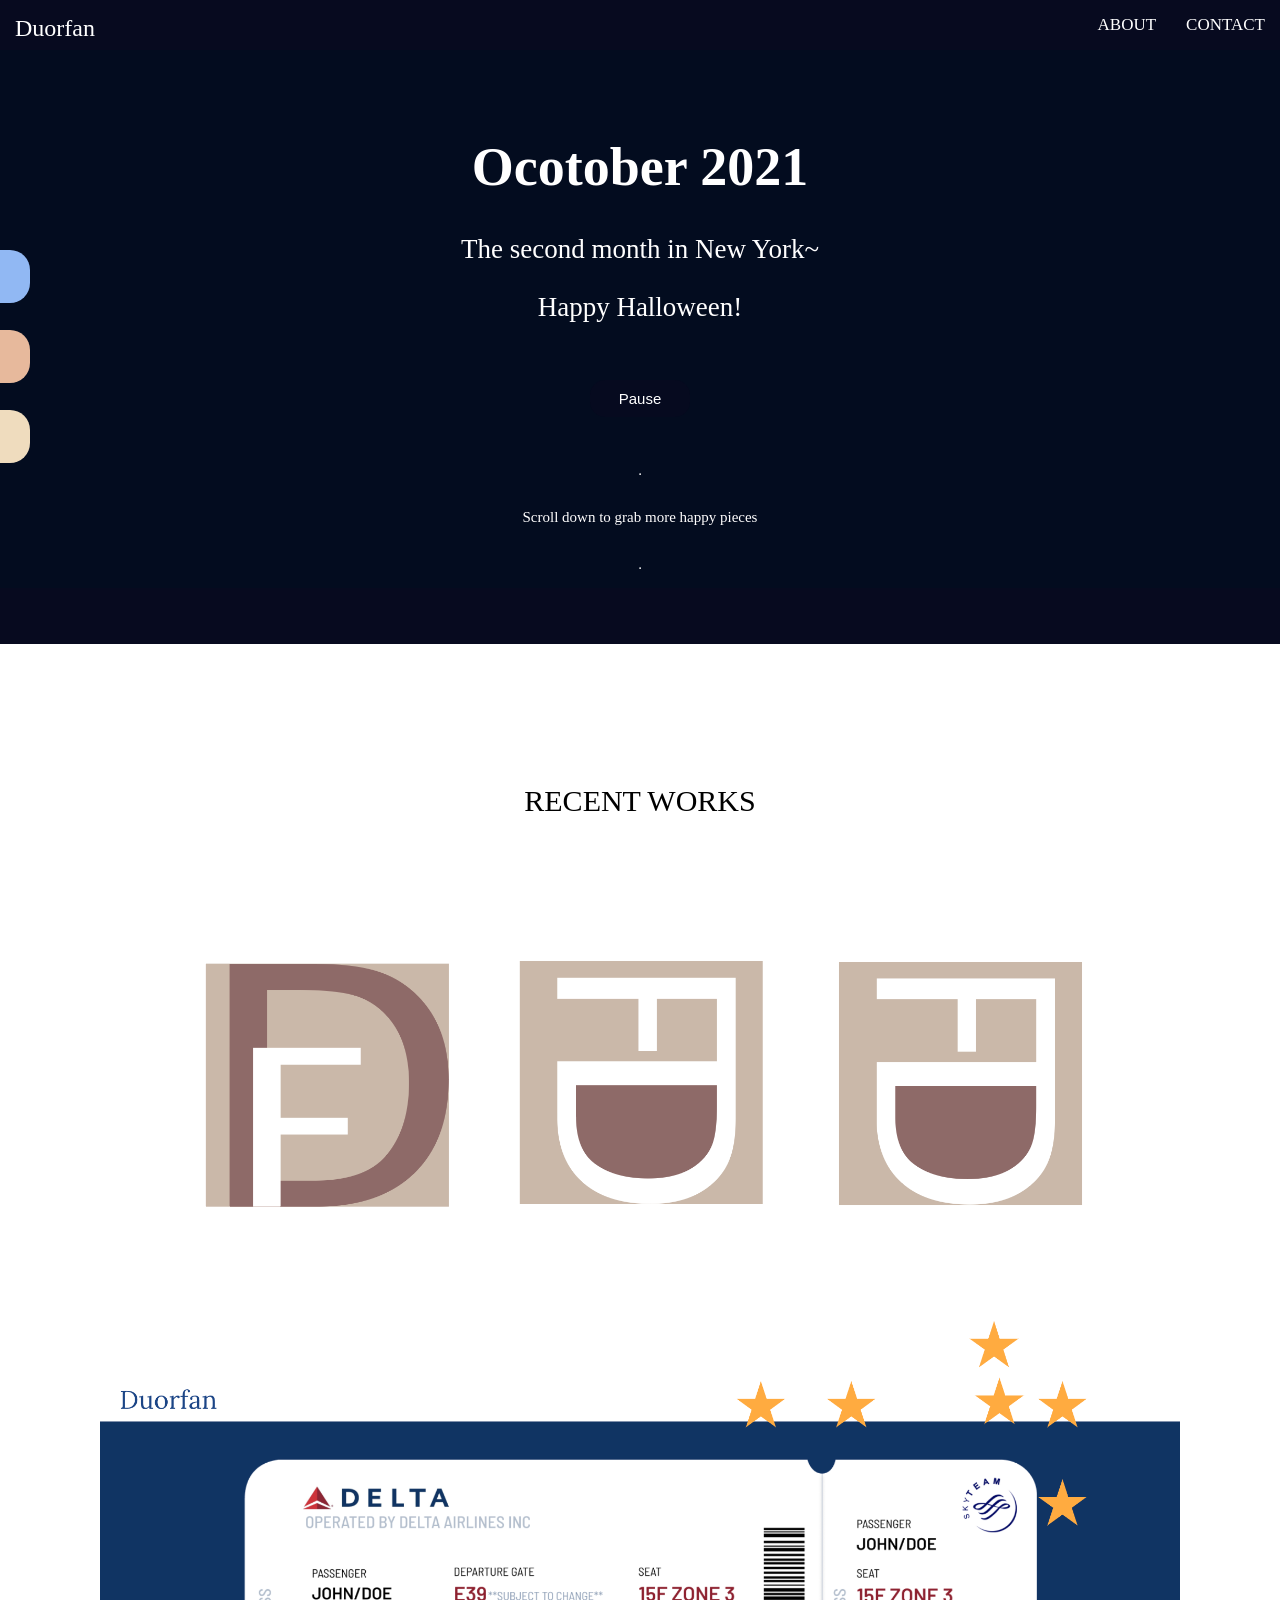
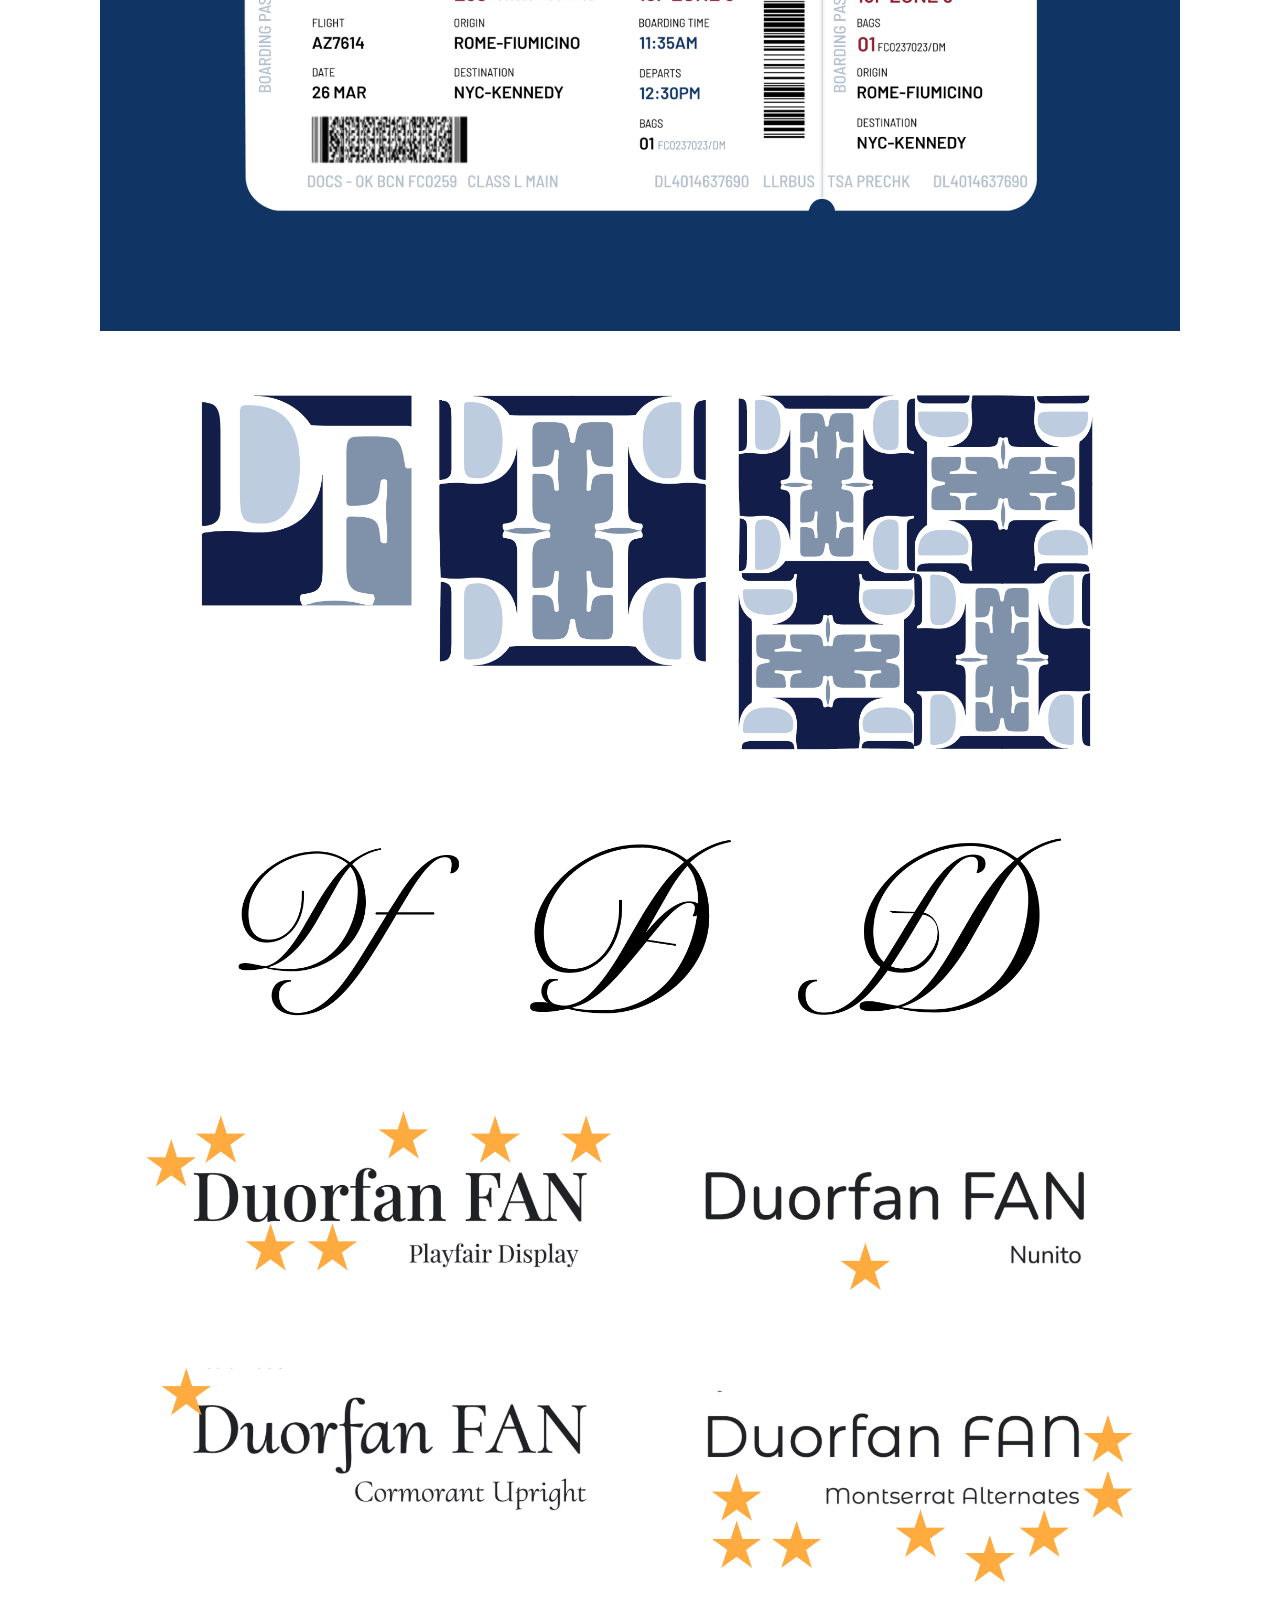
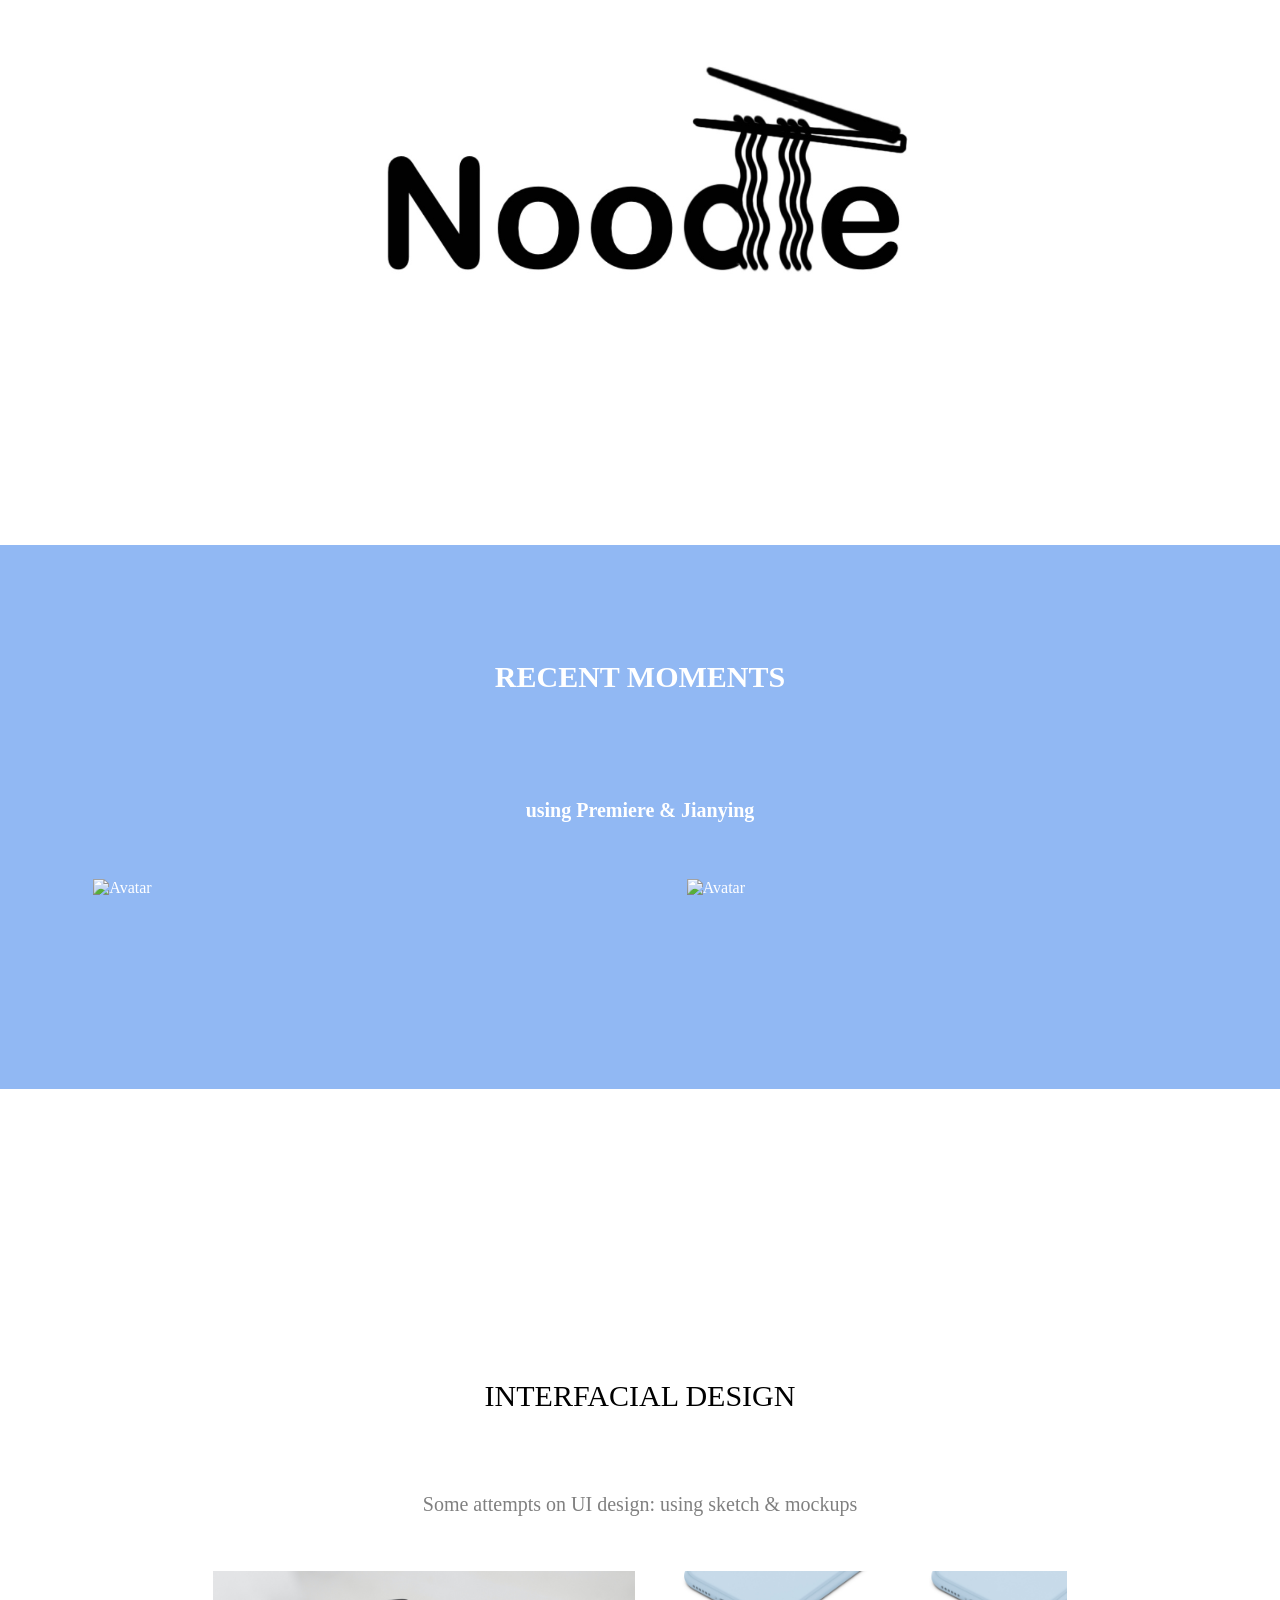
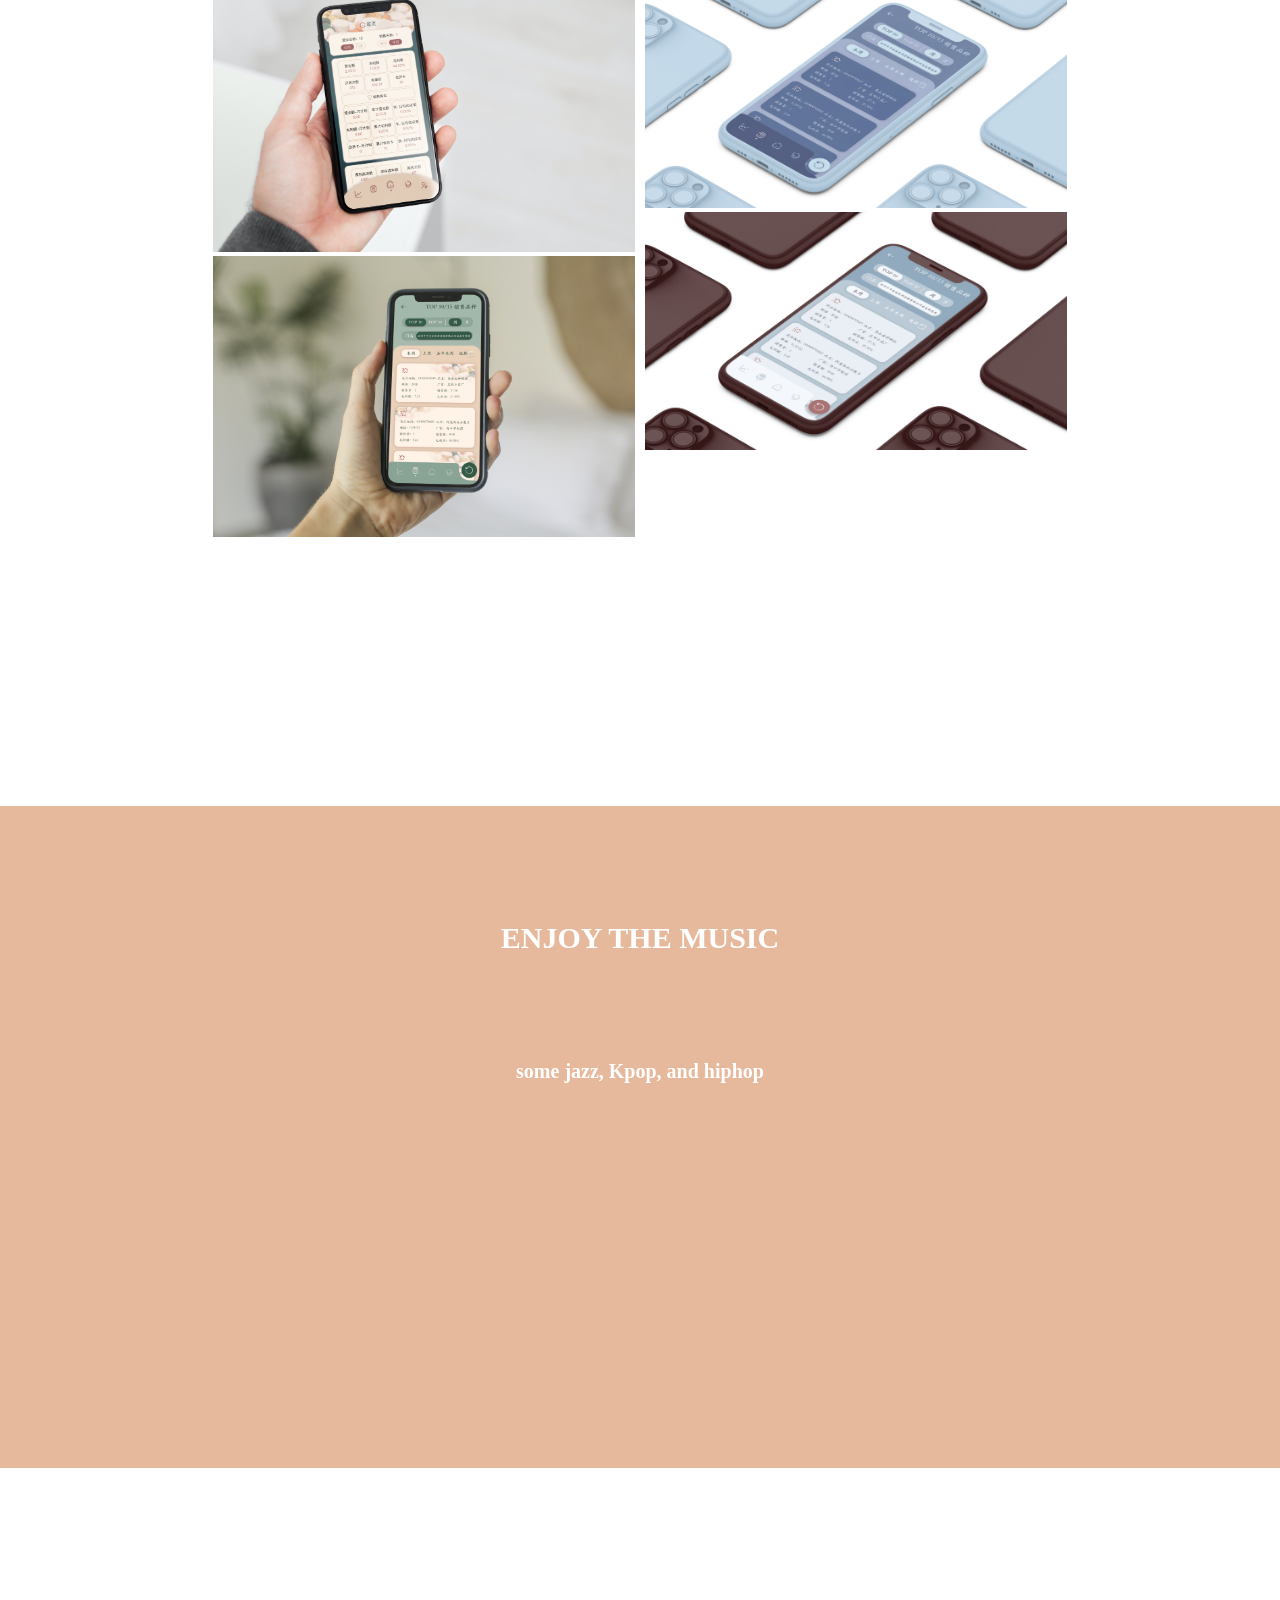
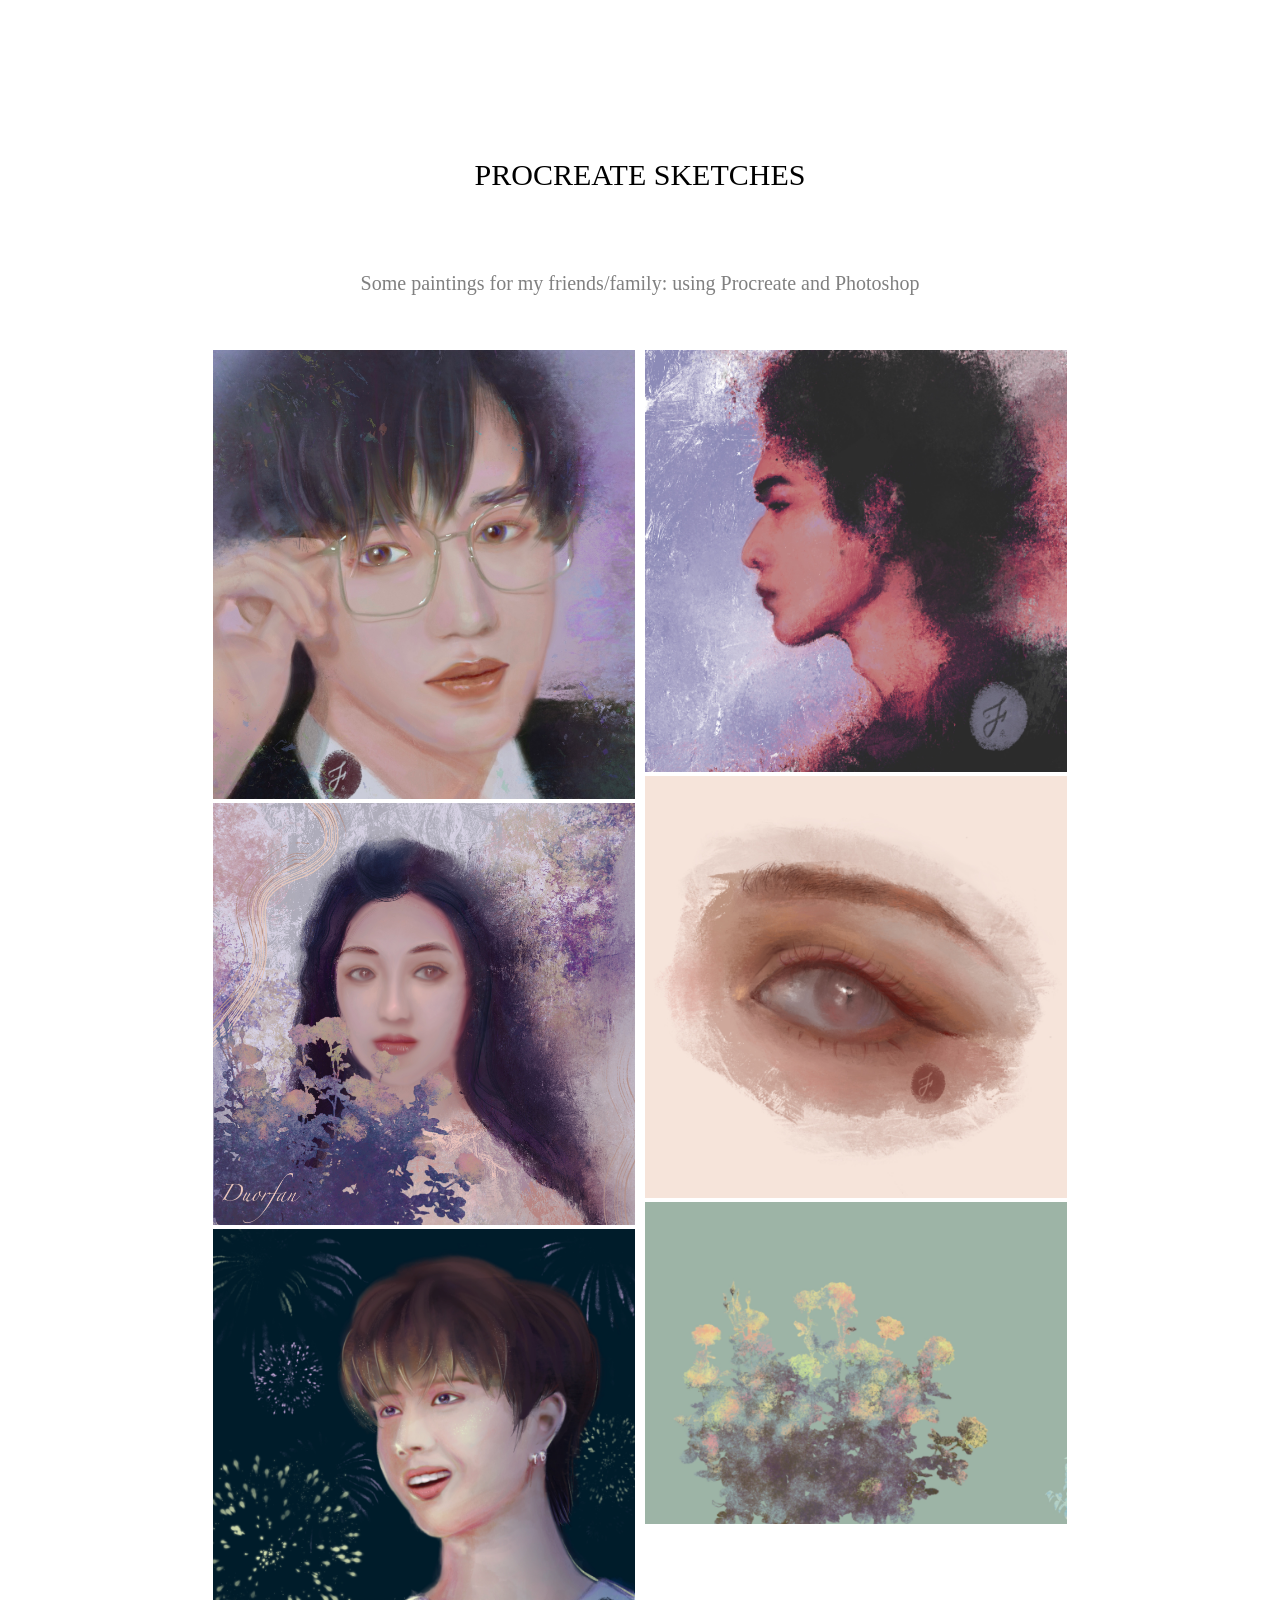
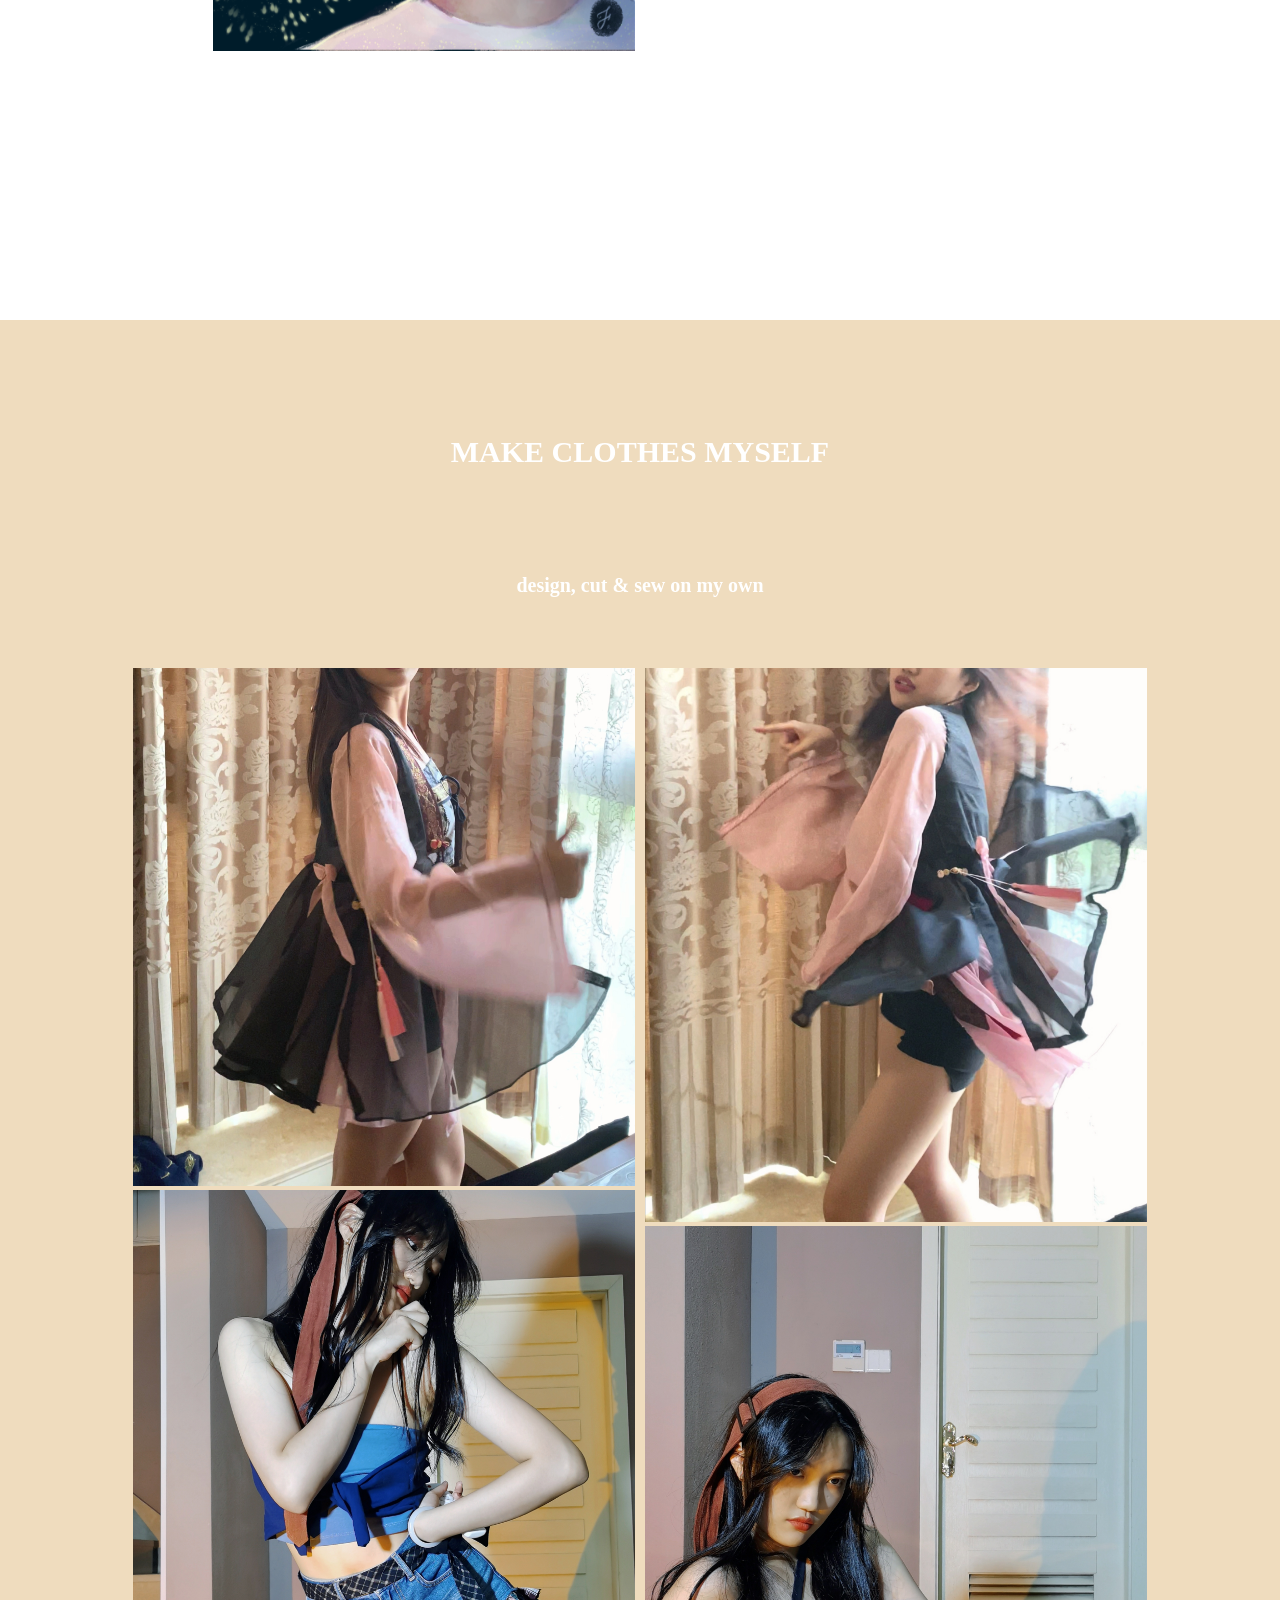
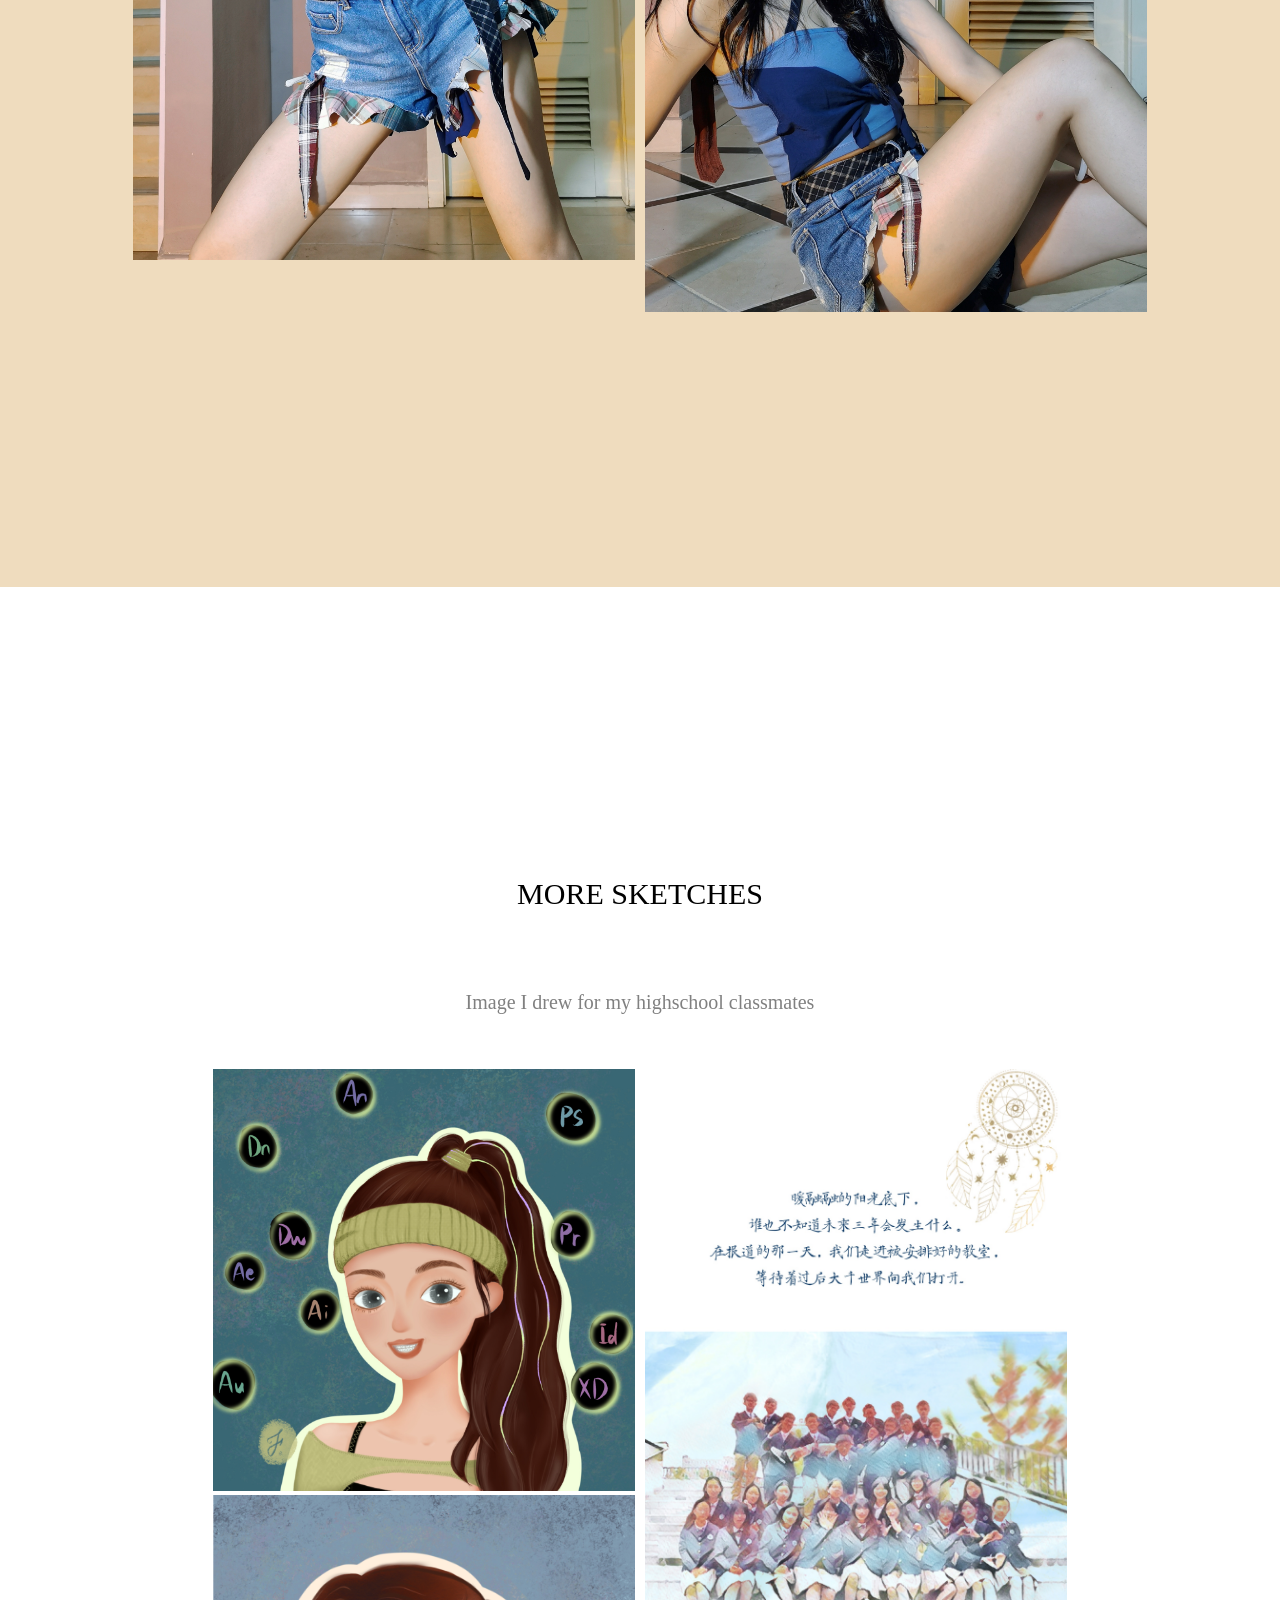
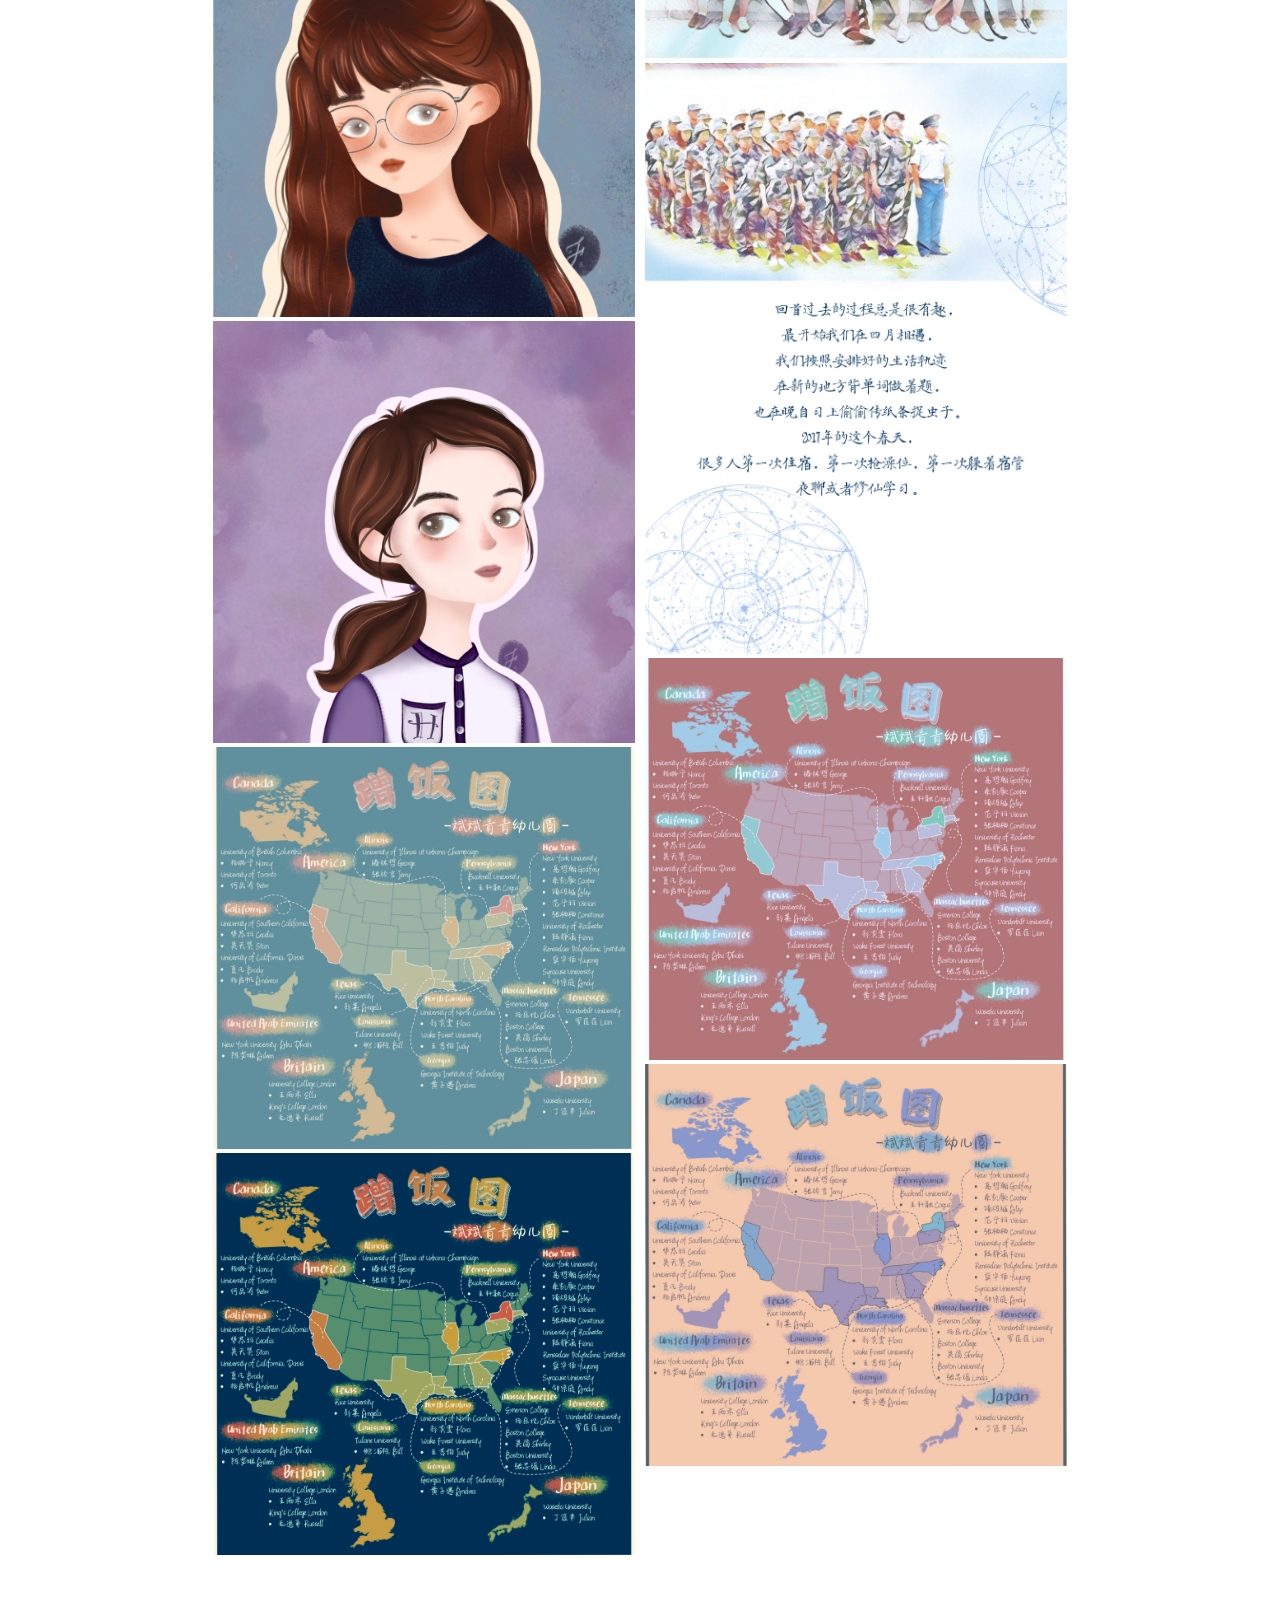
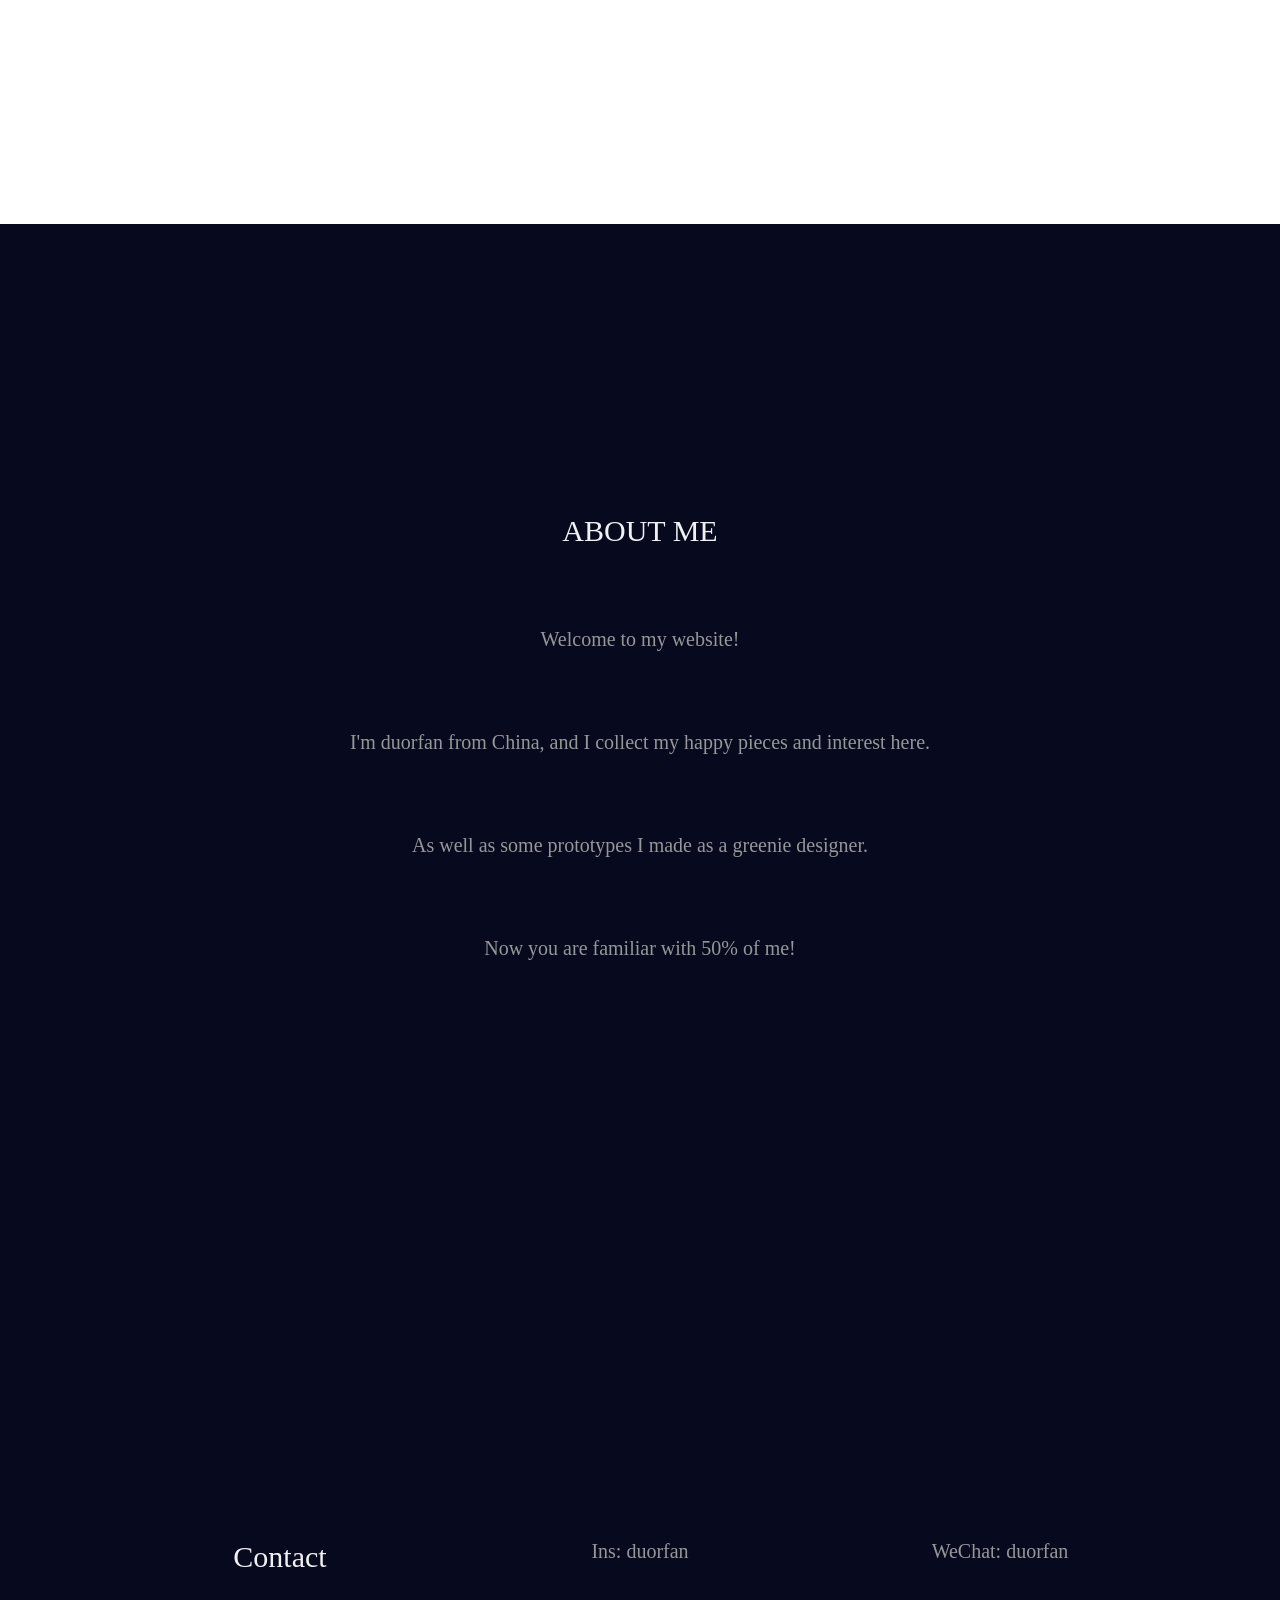
==== portfolio web index.html @ 9582be2a "with condensed video" ====
<!DOCTYPE html>
<html>
<head>
<meta name="viewport1" content="width=device-width, initial-scale=1">
<link rel="stylesheet" href="portfolio web.css">
</head>

<body>

<div id="navbar">
  <a href="#home" class="homeicon">Duorfan</a>

  <div class="topnav-right">
    <a href="#about">ABOUT</a>
    <a href="#contact">CONTACT</a>
  </div>
</div>


<video autoplay muted loop id="myVideo">
  <source src="bgVideo.mp4" type="video/mp4">
  Your browser does not support HTML5 video.
</video>

<div id="home" class="content">
  <h1 >Ocotober 2021</h1>
  <p >The second month in New York~</p>
  <p >Happy Halloween!</p>
  <button id="myBtn" onclick="myFunction()">Pause</button>
  
  <div class="arrow">    
<p>.</p> 
  <p>Scroll down to grab more happy pieces</p>
  <p>.</p>
  </div>

</div>

<div id="mySidenav" class="sidenav">
    <a href="#section1" id="Vlog">Vlog</a>
    <a href="#section2" id="Dancing">Dancing</a>
    <a href="#section3" id="Sewing">Sewing</a>
</div> 

<div class="hwk">
    <a class="subtitle">RECENT WORKS</a>
        <img src="hwk5.jpg" style="width:100%">
        <img src="hwk3.jpg" style="width:100%">
        <img src="hwk1.jpg" style="width:100%">
        <img src="hwk4.jpg" style="width:100%">
        <img src="hwk2.jpg" style="width:100%">


</div>

<div id="section1" class="vlogPage">

<h2 class="subtitle">RECENT MOMENTS</h2>
<h2 class="subtitle" style="font-size: 20px";>using Premiere & Jianying</h2>

<div class="vlogs">
<div class="container">
    <img src="vlog1.JPG" alt="Avatar" class="image">   
    <div class="overlay">September</div>
  </div> 


<div class="container2">
    <img src="vlog2.JPG" alt="Avatar" class="image">
    <div class="overlay">Ocotober</div>
  </div> 
</div>

</div>



<div class="gallery">
    <a class="blacktitle">INTERFACIAL DESIGN</a>
    <a class="greytitle">Some attempts on UI design: using sketch & mockups</a>
    <div class="column">
        <img src="ui 1.jpg" style="width:100%">
        <img src="ui 2.jpg" style="width:100%">
      </div>
      <div class="column">
        <img src="ui 3.jpg" style="width:100%">
        <img src="ui 4.jpg" style="width:100%">
      </div>   

</div>

<div id="section2" class="dancePage">

    <h2 class="subtitle">ENJOY THE MUSIC</h2>
    <h2 class="subtitle" style="font-size: 20px";>some jazz, Kpop, and hiphop</h2>
    
  <div class ="videogallery">
        <video autoplay muted loop id="danceVideo">
            <source src="dancing 1.MP4" type="video/mp4">   
        </video>

        <video autoplay muted loop id="danceVideo">
            <source src="dancing 3.MP4" type="video/mp4">
          </video>         
      <video autoplay muted loop id="danceVideo">
          <source src="dancing 4.MP4" type="video/mp4">
        </video>        
   
  </div>
</div>

<div class="gallery">
    <a class="blacktitle">PROCREATE SKETCHES</a>
    <a class="greytitle">Some paintings for my friends/family: using Procreate and Photoshop</a>
    <div class="column">
        <img src="procreate 1.jpg" style="width:100%">
        <img src="procreate 2.jpg" style="width:100%">
        <img src="procreate 3.jpg" style="width:100%">
      </div>
      <div class="column">
        <img src="procreate4.jpg" style="width:100%">
        <img src="procreate5.jpg" style="width:100%">
        <img src="procreate6.jpg" style="width:100%">
      </div>   

</div>

<div id= "section3" class="sewPage">

  <h2 class="subtitle">MAKE CLOTHES MYSELF</h2>
  <h2 class="subtitle" style="font-size: 20px";>design, cut & sew on my own</h2>
  
  <div class ="sewgallery">
    <div class="column">
    <img src="sew 1.jpg" style="width:100%">
    <img src="sew 3.jpg" style="width:100%">
    </div>
    <div class="column">
    <img src="sew2.jpg" style="width:100%">
    <img src="sew 4.jpg" style="width:100%">
    </div>  
  </div> 
</div> 


 
<div class="gallery">
    <a class="blacktitle">MORE SKETCHES</a>
    <a class="greytitle">Image I drew for my highschool classmates</a>
    <div class="column">
      <img src="head1.jpg" style="width:100%">
      <img src="head2.jpg" style="width:100%">
      <img src="head3.jpg" style="width:100%">
      <img src="map1.JPG" style="width:100%">
      <img src="map2.JPG" style="width:100%">
    </div>
    <div class="column">
      <img src="yb1.jpg" style="width:100%">
      <img src="yb2.jpg" style="width:100%">
      <img src="map3.JPG" style="width:100%">
      <img src="map4.JPG" style="width:100%">
    </div>   
  
</div>




<div id="about" class="About">
  <a class="whitetitle">ABOUT ME</a>
  <a class="whitegreytitle">Welcome to my website!</a>
  <a class="whitegreytitle">I'm duorfan from China, and I collect my happy pieces and interest here.</a>
  <a class="whitegreytitle">As well as some prototypes I made as a greenie designer.</a>
  <a class="whitegreytitle">Now you are familiar with 50% of me!</a>

</div>

<div id="contact" class="Contact">
  <a class="whitetitle">Contact</a>
  <a class="whitegreytitle">Ins: duorfan</a>
  <a class="whitegreytitle">WeChat: duorfan</a>
</div>

<script>


var video = document.getElementById("myVideo");
var btn = document.getElementById("myBtn");

function myFunction() {
  if (video.paused) {
    video.play();
    btn.innerHTML = "Pause";
  } else {
    video.pause();
    btn.innerHTML = "Play";
  }
}


var prevScrollpos = window.pageYOffset;
window.onscroll = function() {
var currentScrollPos = window.pageYOffset;
  if (prevScrollpos > currentScrollPos) {
    document.getElementById("navbar").style.top = "0";
  } else {
    document.getElementById("navbar").style.top = "-50px";
  }
  prevScrollpos = currentScrollPos;

}



</script>

</body>
</html>
---- portfolio web.css ----
* {
    box-sizing: border-box;
  }
  
  body {
    margin: 0;
    background-color: #070a1f;
    font-family: "Times New Roman", Times, serif;
  }
  
  #navbar {
    background-color: #070a1f;
    position: fixed;
    top: 0;
    width: 100%;
    display: block;
    transition: top 0.3s;
  }
  
  #navbar a {
    float: left;
    display: block;
    color: #ffffff;
    text-align: center;
    padding: 15px;
    text-decoration: none;
    
  }
  
  #navbar a:hover {
    background-color: #91b8f3;;
    color: black;
    text-decoration: underline;
  }
  
  .topnav-right {
    float: right;
    font-size: 17px;
  }
  
  .homeicon{
      font-family: Stencil Std, fantasy;
      font-size: 24px;
  }
  
  #mySidenav a {
    position: fixed;
    left: -90px;
    transition: 0.3s;
    padding: 15px;
    width: 120px;
    text-decoration: none;
    font-size: 20px;
    color: rgb(255, 255, 255);
    border-radius: 0 20px 20px 0;
  }
  
  #mySidenav a:hover {
    left: 0px;
  }
  
  #Vlog {
    top: 250px;
    background-color: #91b8f3;
  }
  
  #Dancing {
    top: 330px;
    background-color: #e7b99c;
  }
  
  #Sewing {
    top: 410px;
    background-color: #EFDCBE;
  }
  
  #myVideo {
    position: relative;
    left:0;
    top:50px;
    width: 100%;
    height:auto;
  }

 
  
  .content {
    position: absolute;
    top: 50px;
    background: rgba(1, 15, 32, 0.5);
    color: #ffffff;
    width: 100%;
    padding-top: 50px;
    text-align: center;
    font-size: 27px;
  }
  
  
  #myBtn {                                                                                            
    width: 100px;
    margin-top: 30px;
    font-size: 15px;
    padding: 10px;
    border: none;
    background: #070a1fb6;
    color: #fff;
    cursor: pointer;
    border-radius: 15px;
  }
  
  #myBtn:hover {
    background: #91b8f3;
    color: black;
  }
  .arrow{
      padding-top: 30px;
    display: flex;
    flex-direction: column;
    font-size: 15px;
  }
  
  div.relative {
    position: relative;
    background-color: rgb(255, 255, 255);
    left: 30px;
    border: 3px solid #ffffff;
  }

  .hwk{
    background-color: white;
    padding:30%;
    display: flex;
    flex-wrap: wrap;
    justify-content:center;
    padding:100px;
  }
  
  .vlogPage{
    background: #91b8f3;
    color: white;
    padding-top:50px;
    padding-bottom: 15%;

  }
  .blacktitle{
    background-color: white;
    width:100%;
    height: auto;
    padding: 40px;
    font-size: 30px;
    text-align: center;
  }

  .whitetitle{
    background-color: #070a1f;
    color:#f1f1f1;
    width:100%;
    height: auto;
    padding: 40px;
    font-size: 30px;
    text-align: center;
  }

  .whitegreytitle{
    background-color: #070a1f;
    color:#979797;
    width:100%;
    height: auto;
    padding: 40px;
    font-size: 20px;
    text-align: center;
  }

  .greytitle{
    background-color: white;
    color:grey;
    width:100%;
    height: auto;
    padding: 40px;
    font-size: 20px;
    text-align: center;
  }

  .subtitle{
      padding:40px;
      font-size: 30px;
      text-align: center;
  }

  .vlogs{
    display: flex;
    justify-content: space-evenly;
}
  .container {
    position: relative;
    width: 40%;
    max-width: 500px;
 
  }
  
  .image {
    display: block;
    width: 100%;
    height: auto;
  }
  
  .overlay {
    position: absolute; 
    bottom: 0; 
    background: rgb(16, 5, 73);
    background: rgba(7, 4, 104, 0.5); 
    color: #f1f1f1; 
    width: 100%;
    transition: .5s ease;
    opacity:0;
    color: white;
    font-size: 20px;
    padding: 20px;
    text-align: center;
  }
  .container:hover .overlay {
    opacity: 1;
  }
  .container2 {
    position: relative;
    width: 40%;
    max-width: 500px;
  }
  .container2:hover .overlay {
    opacity: 1;
  }
  
.dancePage{
    background: #e7b99c;
    color: white;
    padding-top:50px;
    padding-bottom: 15%; 
    
}
.videogallery{
  display: flex;
  justify-content:space-evenly;
  padding:10px 10px; 
}
#danceVideo {
    display: flex;
    align-items:stretch;
    position: relative;
    width: 20%;
    height:auto;
    padding-left:10px;
    padding-right:10px;

  }
.sewPage{
    background: #EFDCBE;
    color: white;
    padding-top:50px;
    padding-bottom: 20%;  
}

.sewgallery{
    padding-left:30%;
    padding-right:30%;
    display: flex;
    flex-wrap: wrap;
    justify-content:center;
    padding:0;
}

.gallery{
  background-color: white;
  padding-left:100px;
  padding-right:100px;
  display: flex;
  flex-wrap: wrap;
  justify-content:center;
  padding:250px 100px;
}
  
.column{
    padding:100px;
    flex: 20%;
    max-width: 40%;
    padding: 15px 5px;
}

.moresketches{
  background-color: white;
  padding-left:10px;
  padding-right:10px;
  display: flex;
  flex-direction: column;
  
}

.headgallery{
  display: flex;
  flex-direction: row;
  padding:10px;
  flex: 20%;
  max-width: 30%;
  padding: 15px 5px;
}

.About{
  width:100%;
  height:auto;
  background-color: #070a1f;
  border-color: gray;
  padding-left:100px;
  padding-right:100px;
  display: flex;
  flex-wrap: wrap;
  justify-content:center;
  padding:250px 100px;
}

.Contact{
  background-color: #070a1f;
  border-color: gray;
  padding-left:100px;
  padding-right:100px;
  display: flex;
  justify-content:center;
  padding:250px 100px;
}

@media screen and (max-width: 950px) {
  .content {
    font-size: 23px;
    }
  .arrow{
    color: rgba(0, 0, 0, 0);
    width:0;
   height:0;
}
.blacktitle{ 
  padding: 30px;
  font-size: 20px;

}

.whitetitle{
  padding: 30px;
  font-size: 20px;
}

.whitegreytitle{
  padding: 25px;
  font-size: 15px;
}

.greytitle{
  padding: 25px;
  font-size: 15px;
}

.subtitle{
    padding:30px;
    font-size: 20px;
}

.column {
  -ms-flex: 100%;
  flex: 100%;
  max-width: 100%;
}

.videogallery{
  
  flex-direction: row;
  justify-content: center;
  padding:10px 10px; 
}


  @media screen and (max-width: 600px) {
    .content {
    font-size: 15px;
    }
    .arrow{
      color: rgba(0, 0, 0, 0);
      width:0;
     height:0;
  }
     .column {
        -ms-flex: 100%;
        flex: 90%;
        max-width: 90%;
      }
    }
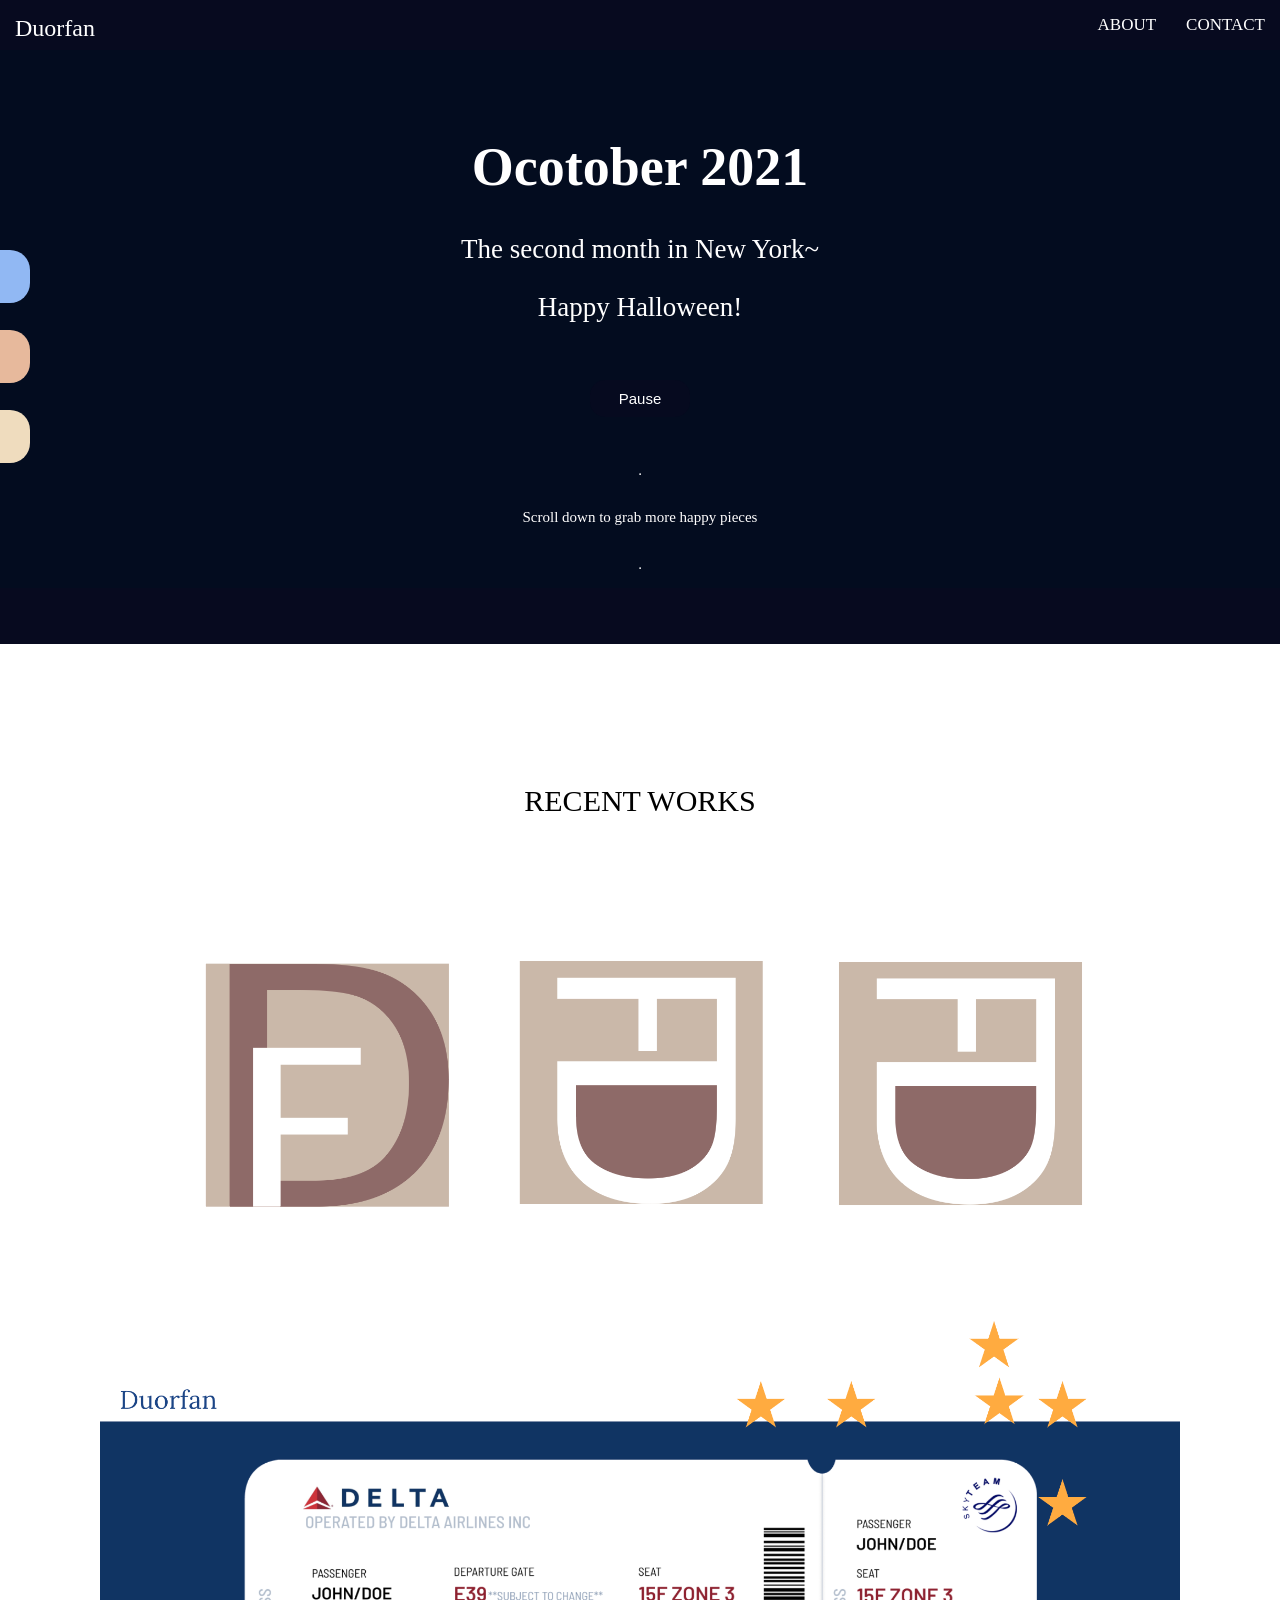
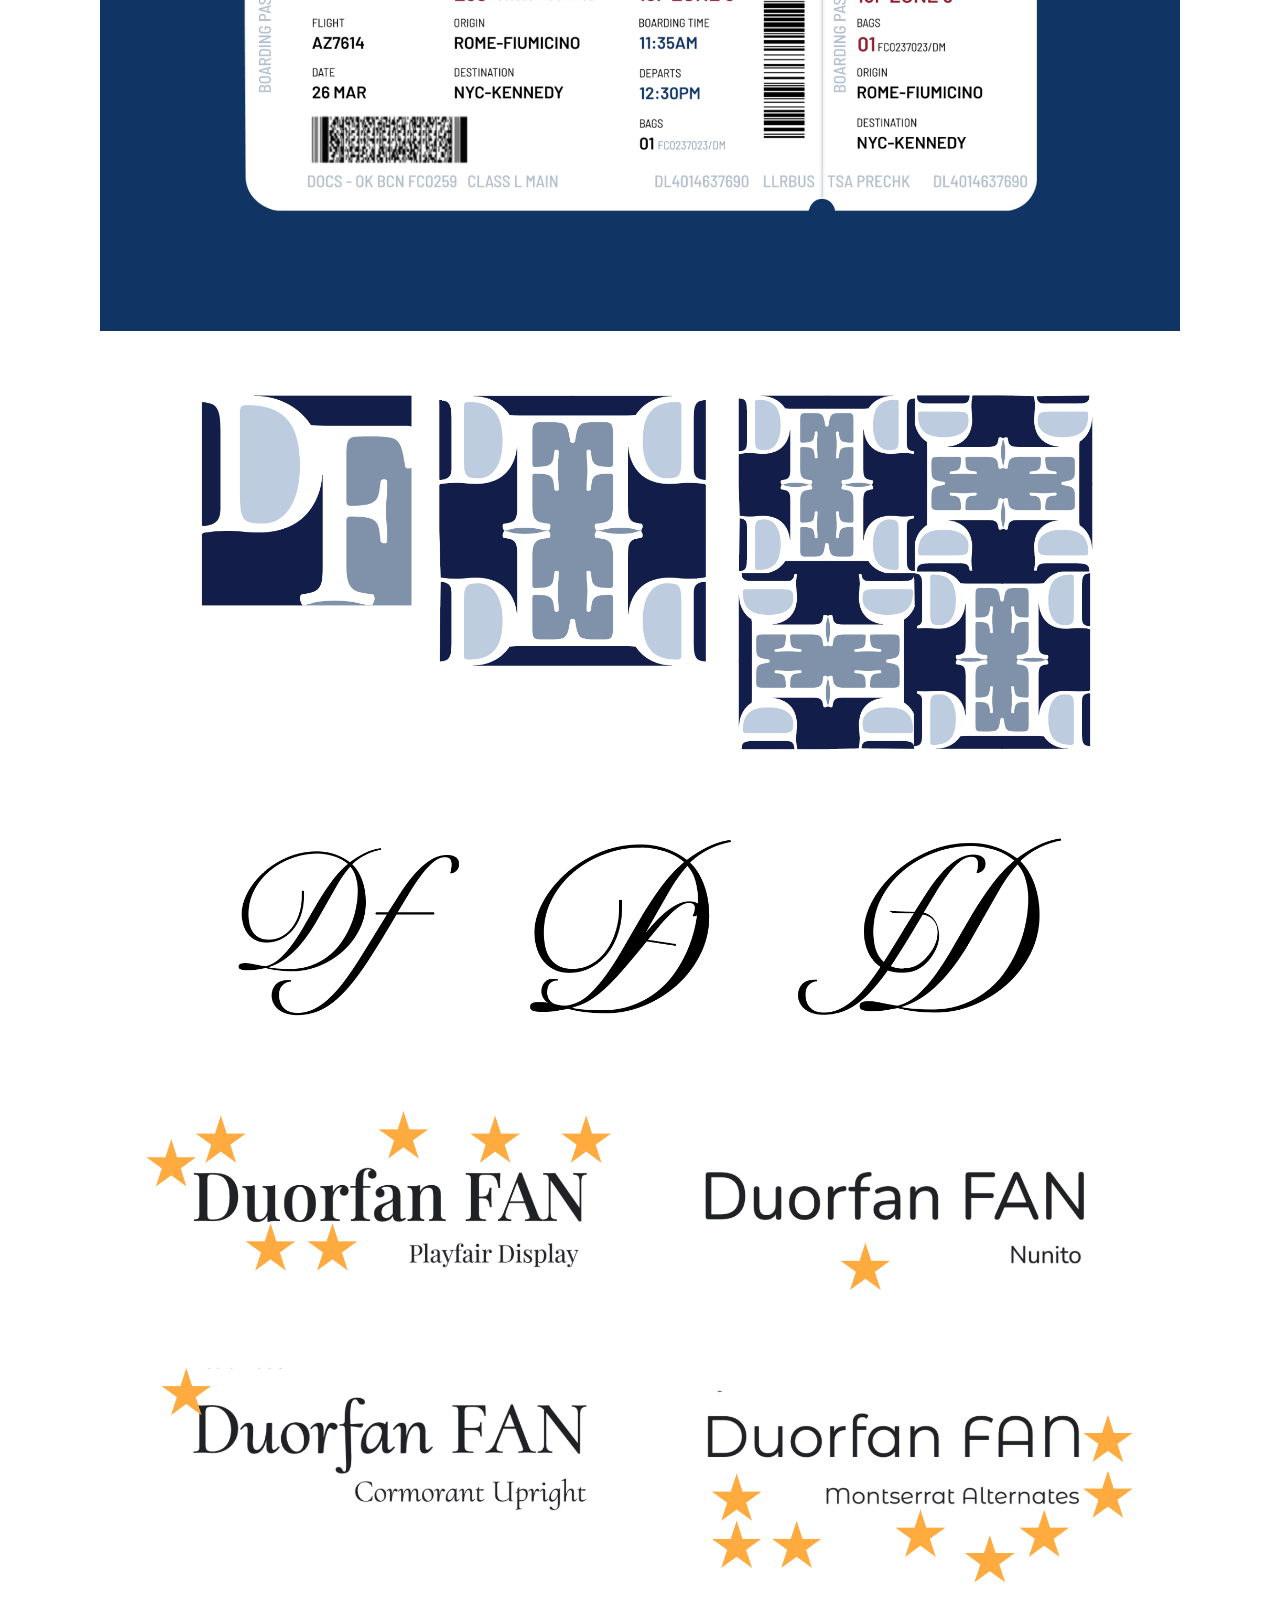
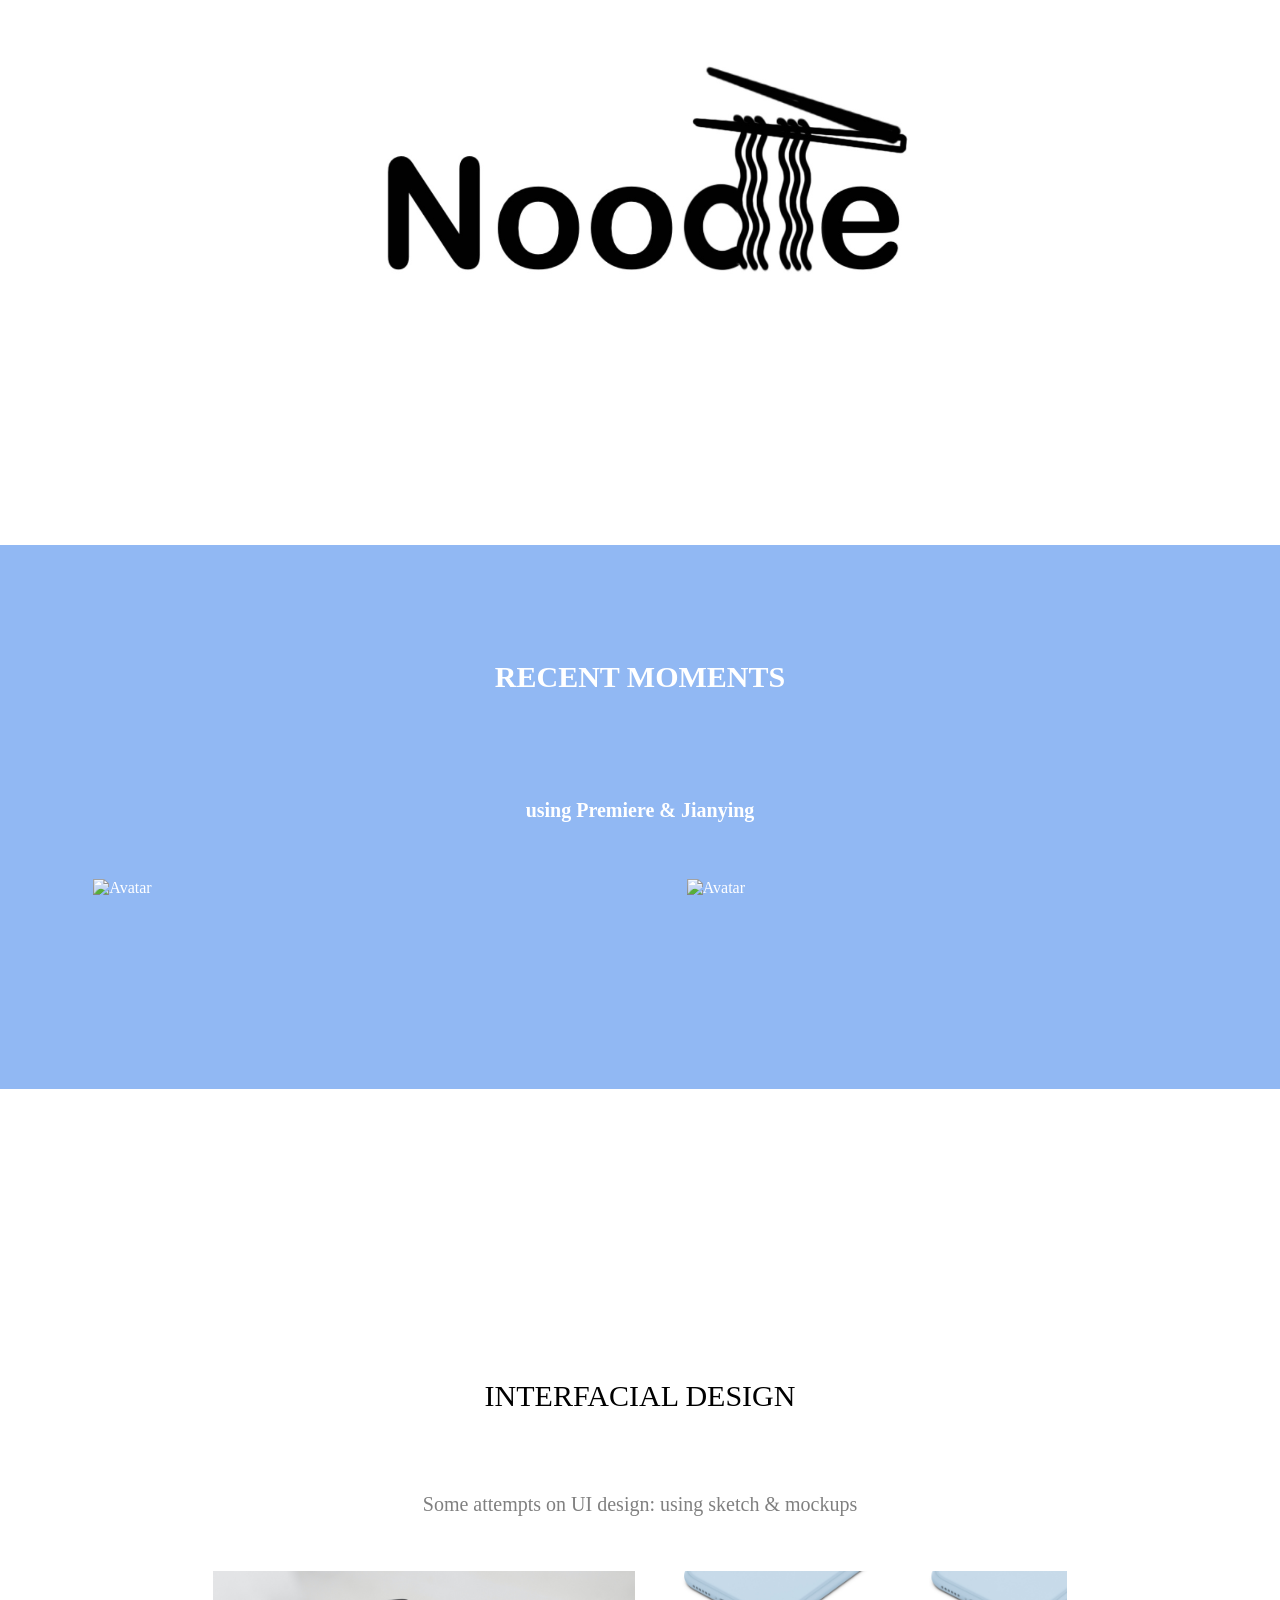
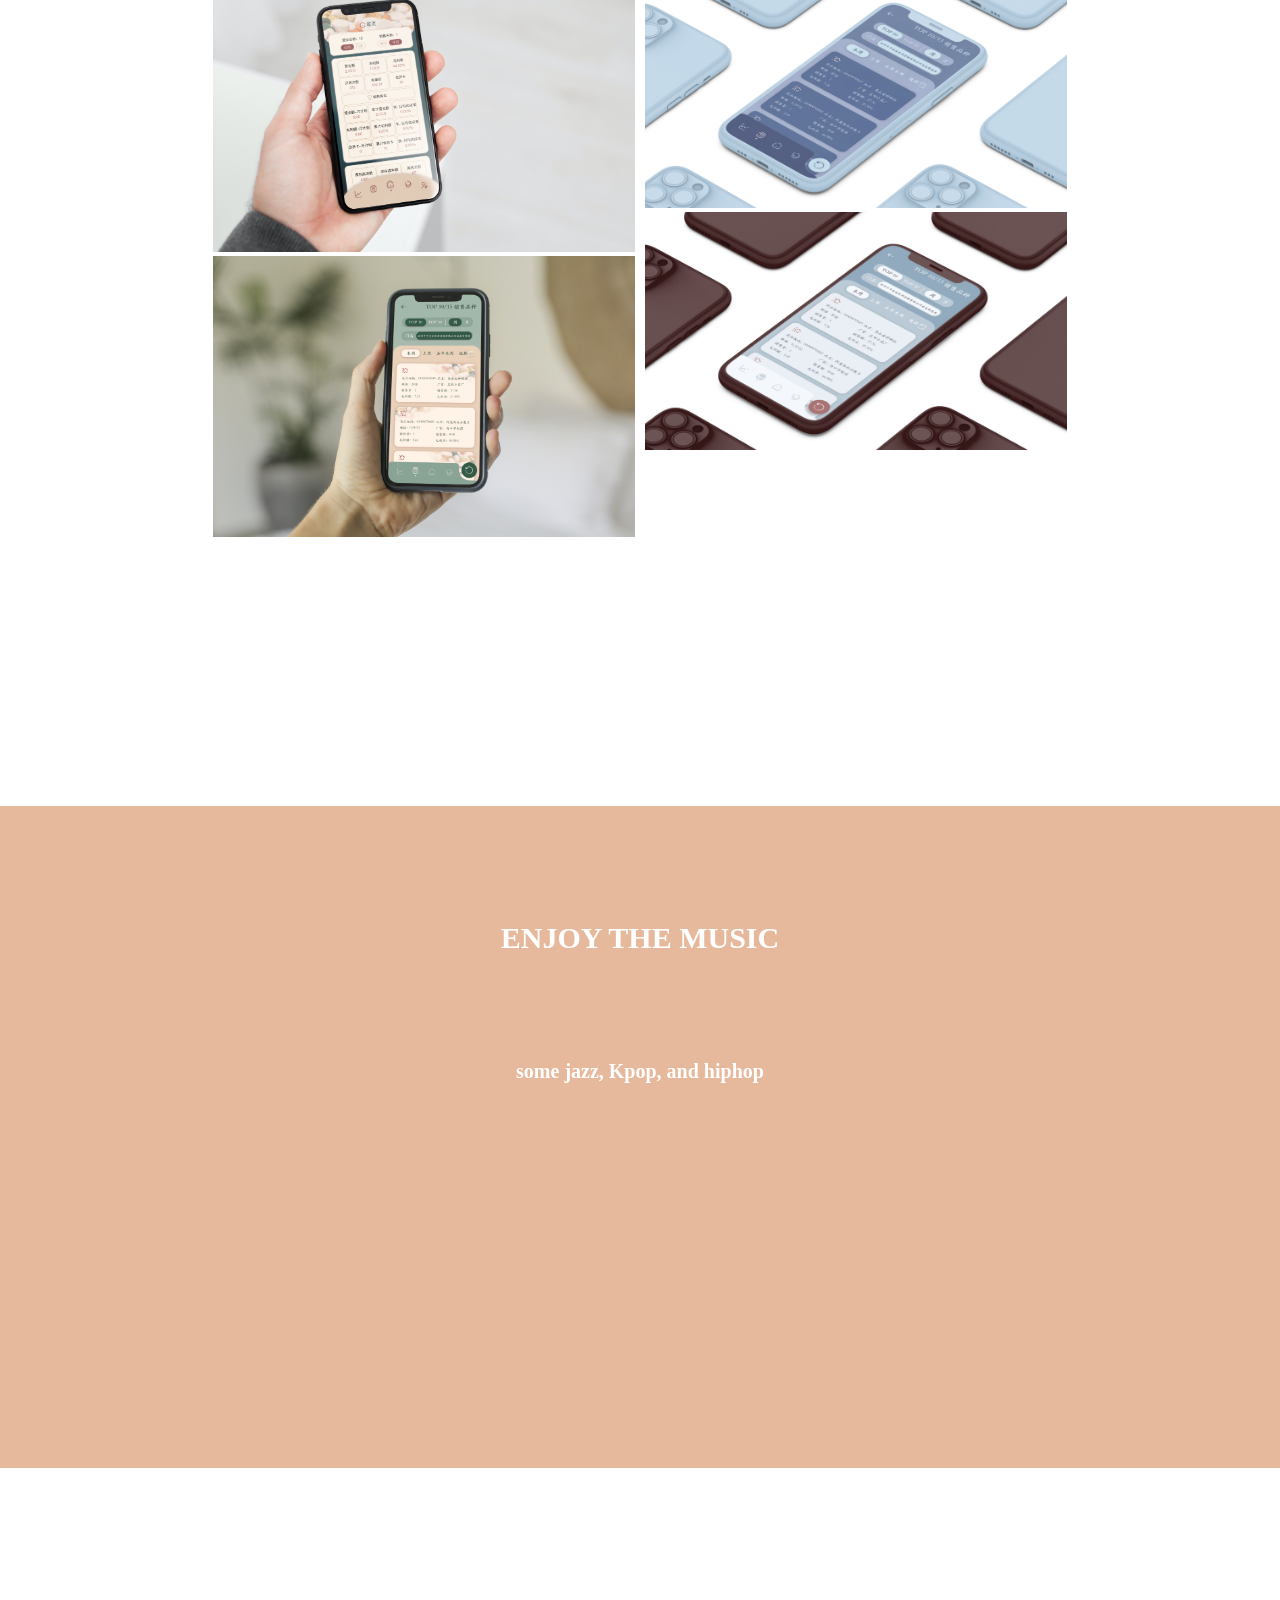
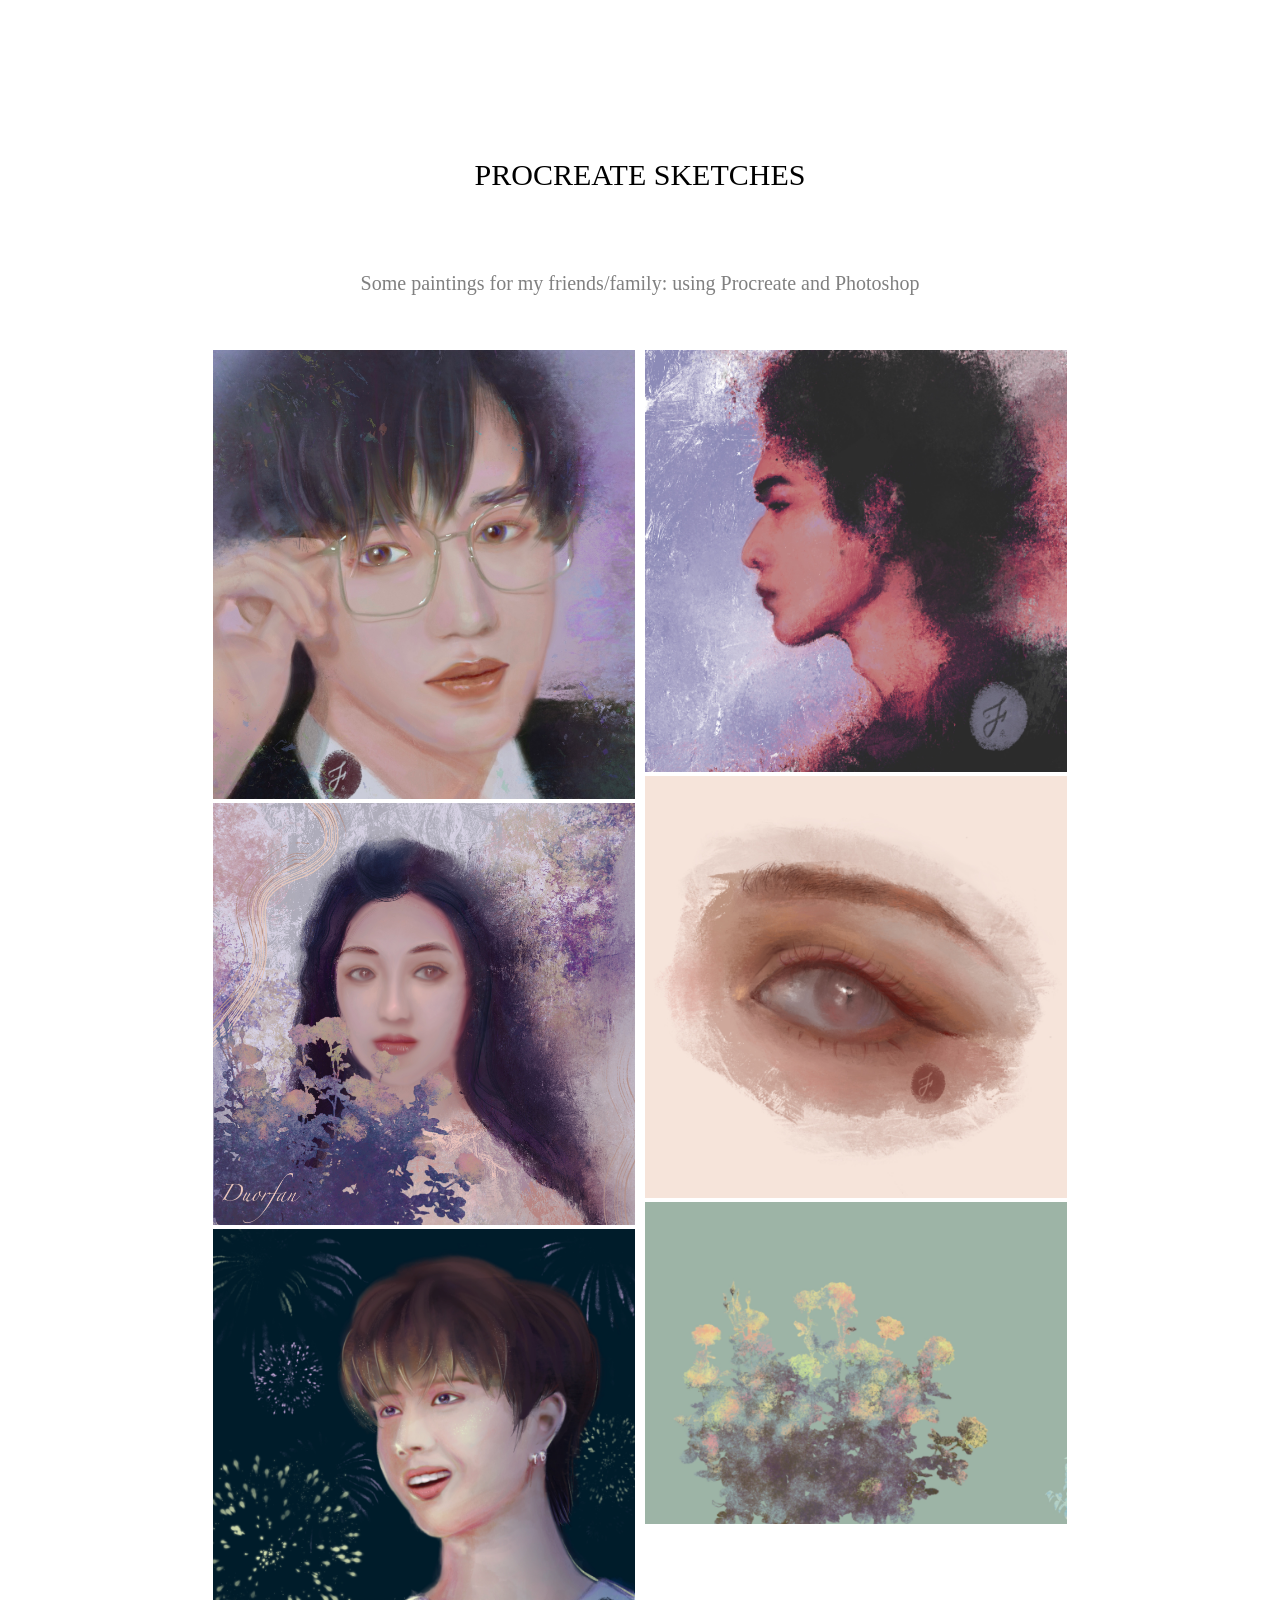
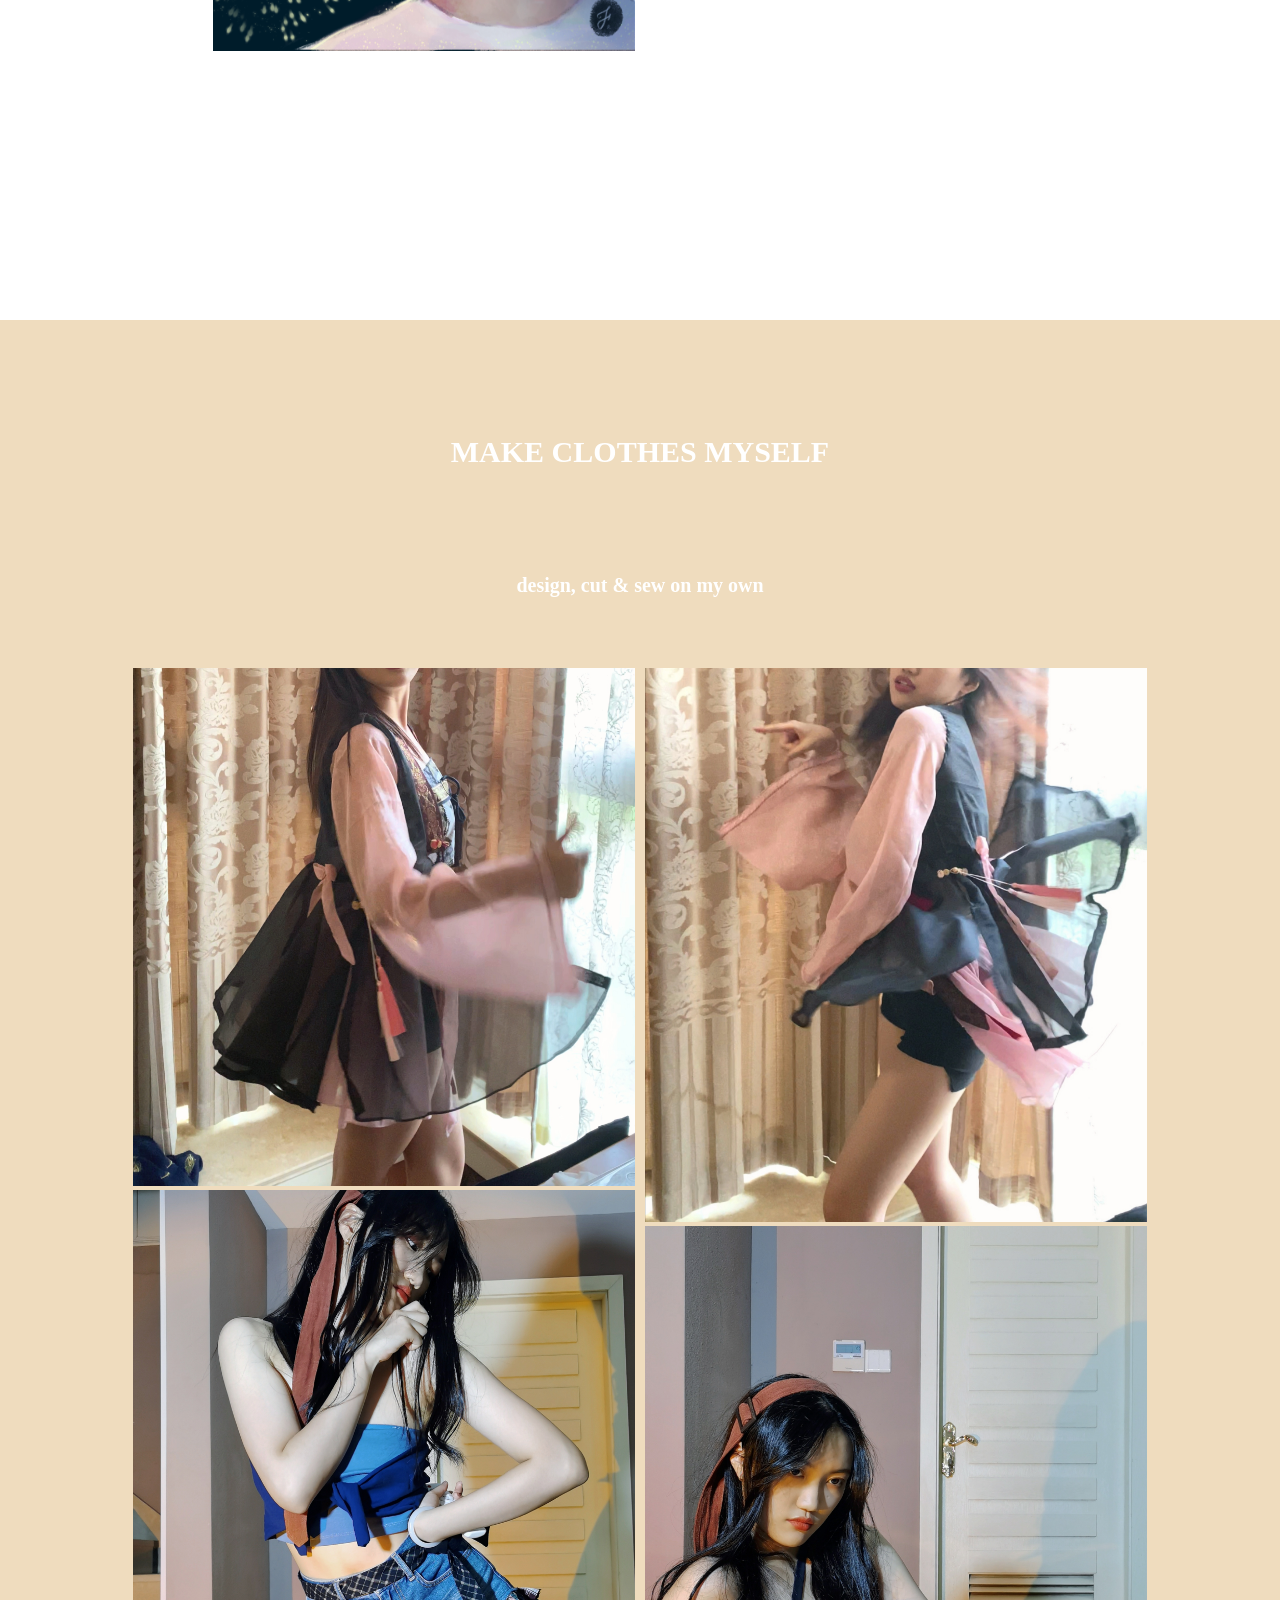
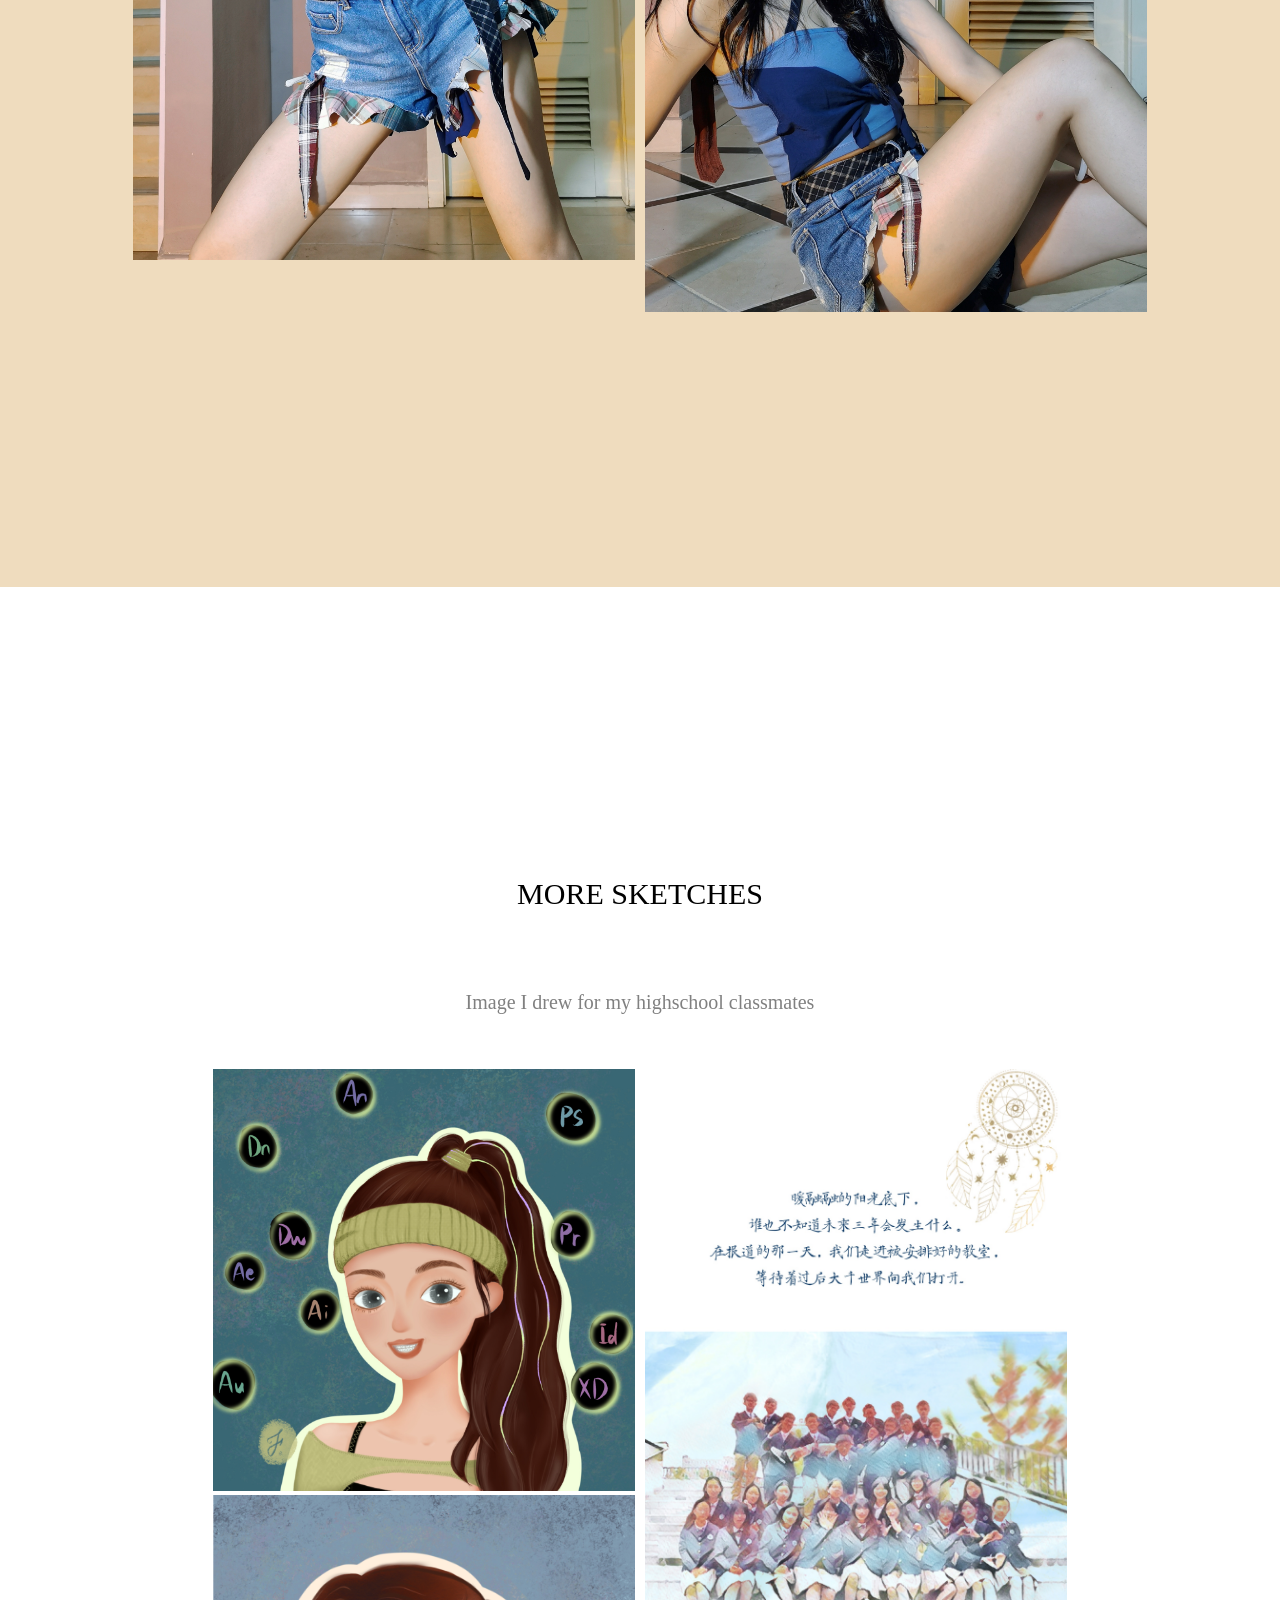
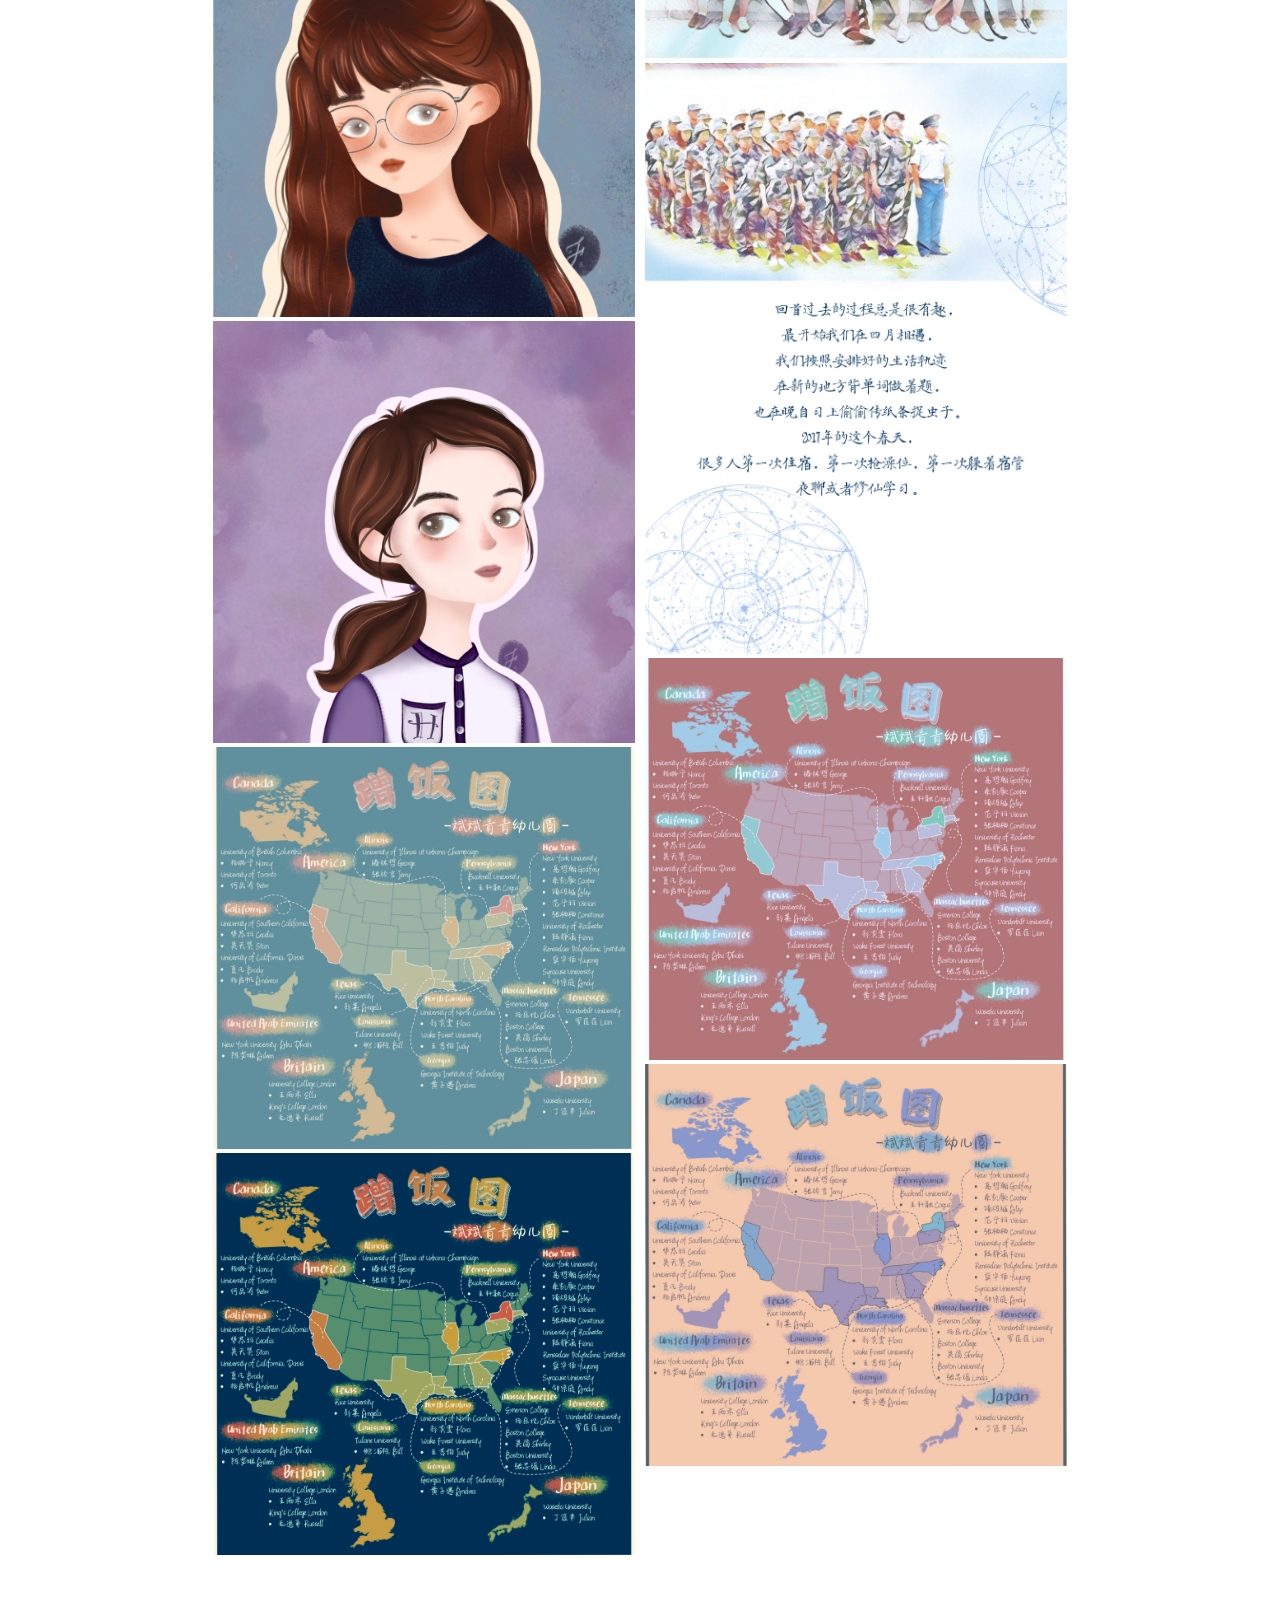
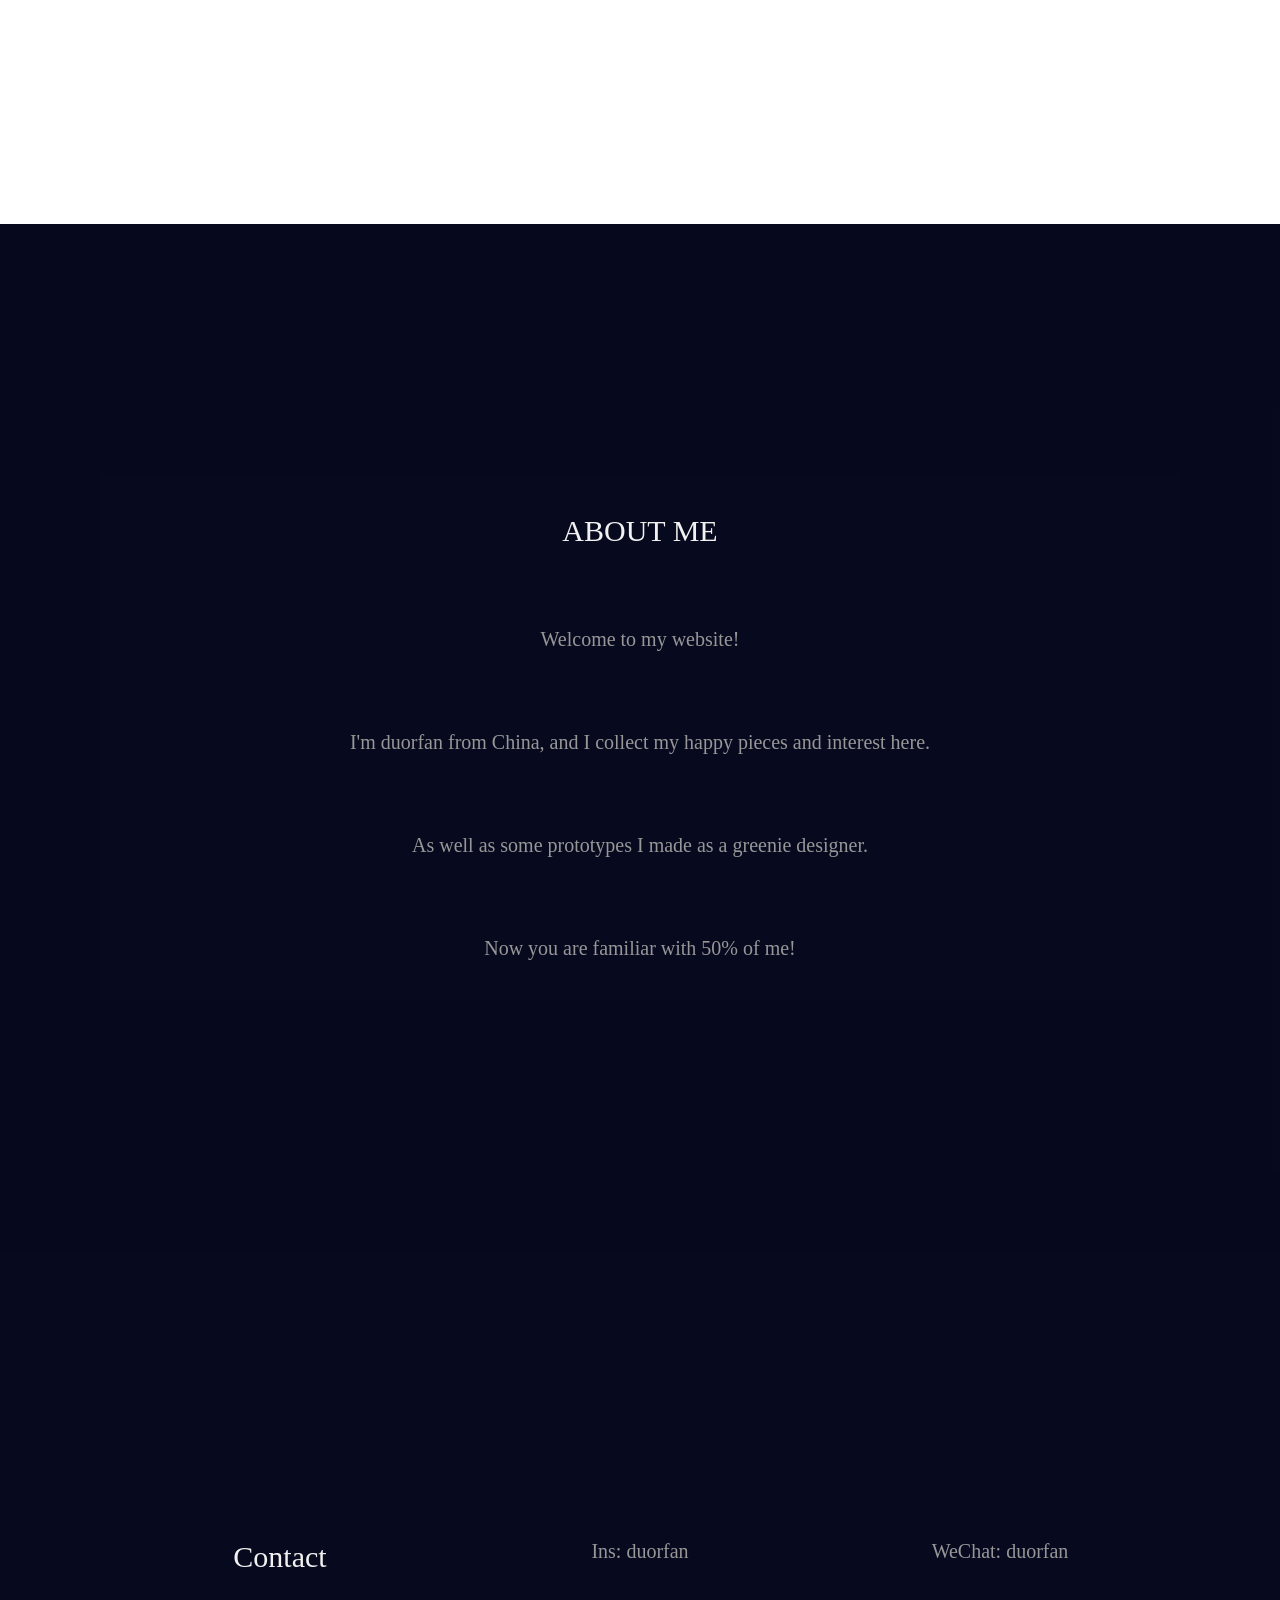
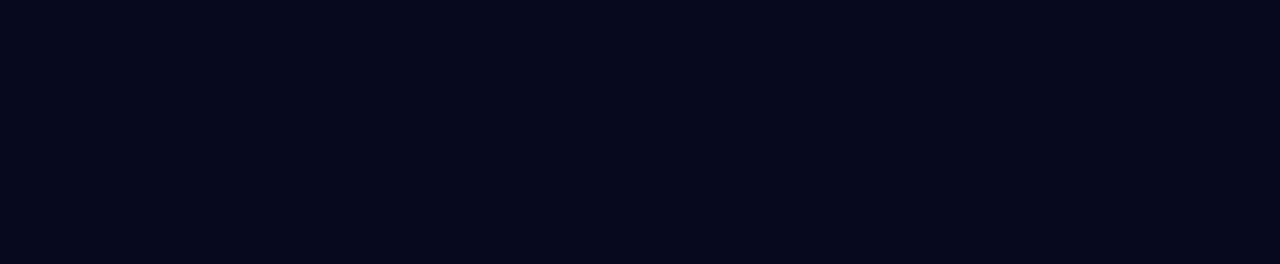
==== commit 187d8166: "parallazx" ====
--- a/portfolio web index.html
+++ b/portfolio web index.html
@@ -165,7 +165,7 @@
 
 
 
-
+<div class="parallax"></div>
 <div id="about" class="About">
   <a class="whitetitle">ABOUT ME</a>
   <a class="whitegreytitle">Welcome to my website!</a>
@@ -174,6 +174,9 @@
   <a class="whitegreytitle">Now you are familiar with 50% of me!</a>
 
 </div>
+
+
+<div class="parallax"></div>
 
 <div id="contact" class="Contact">
   <a class="whitetitle">Contact</a>
--- a/portfolio web.css
+++ b/portfolio web.css
@@ -6,6 +6,16 @@
     margin: 0;
     background-color: #070a1f;
     font-family: "Times New Roman", Times, serif;
+  }
+
+  .parallax {
+    background-image: url('WechatIMG2.jpeg');
+    height: 100%; 
+    width: auto;
+    background-attachment: fixed;
+    background-position: center;
+    background-repeat: no-repeat;
+    background-size: cover;
   }
   
   #navbar {
@@ -306,7 +316,7 @@
 .About{
   width:100%;
   height:auto;
-  background-color: #070a1f;
+  background-color: #070a1f62;
   border-color: gray;
   padding-left:100px;
   padding-right:100px;
@@ -317,7 +327,7 @@
 }
 
 .Contact{
-  background-color: #070a1f;
+  background-color: #070a1f57;
   border-color: gray;
   padding-left:100px;
   padding-right:100px;
@@ -375,7 +385,7 @@
 }
 
 
-  @media screen and (max-width: 600px) {
+@media screen and (max-width: 600px) {
     .content {
     font-size: 15px;
     }
@@ -389,4 +399,10 @@
         flex: 90%;
         max-width: 90%;
       }
-    }+}
+
+@media only screen and (max-device-width: 1366px) {
+  .parallax {
+    background-attachment: scroll;
+  }
+ } 
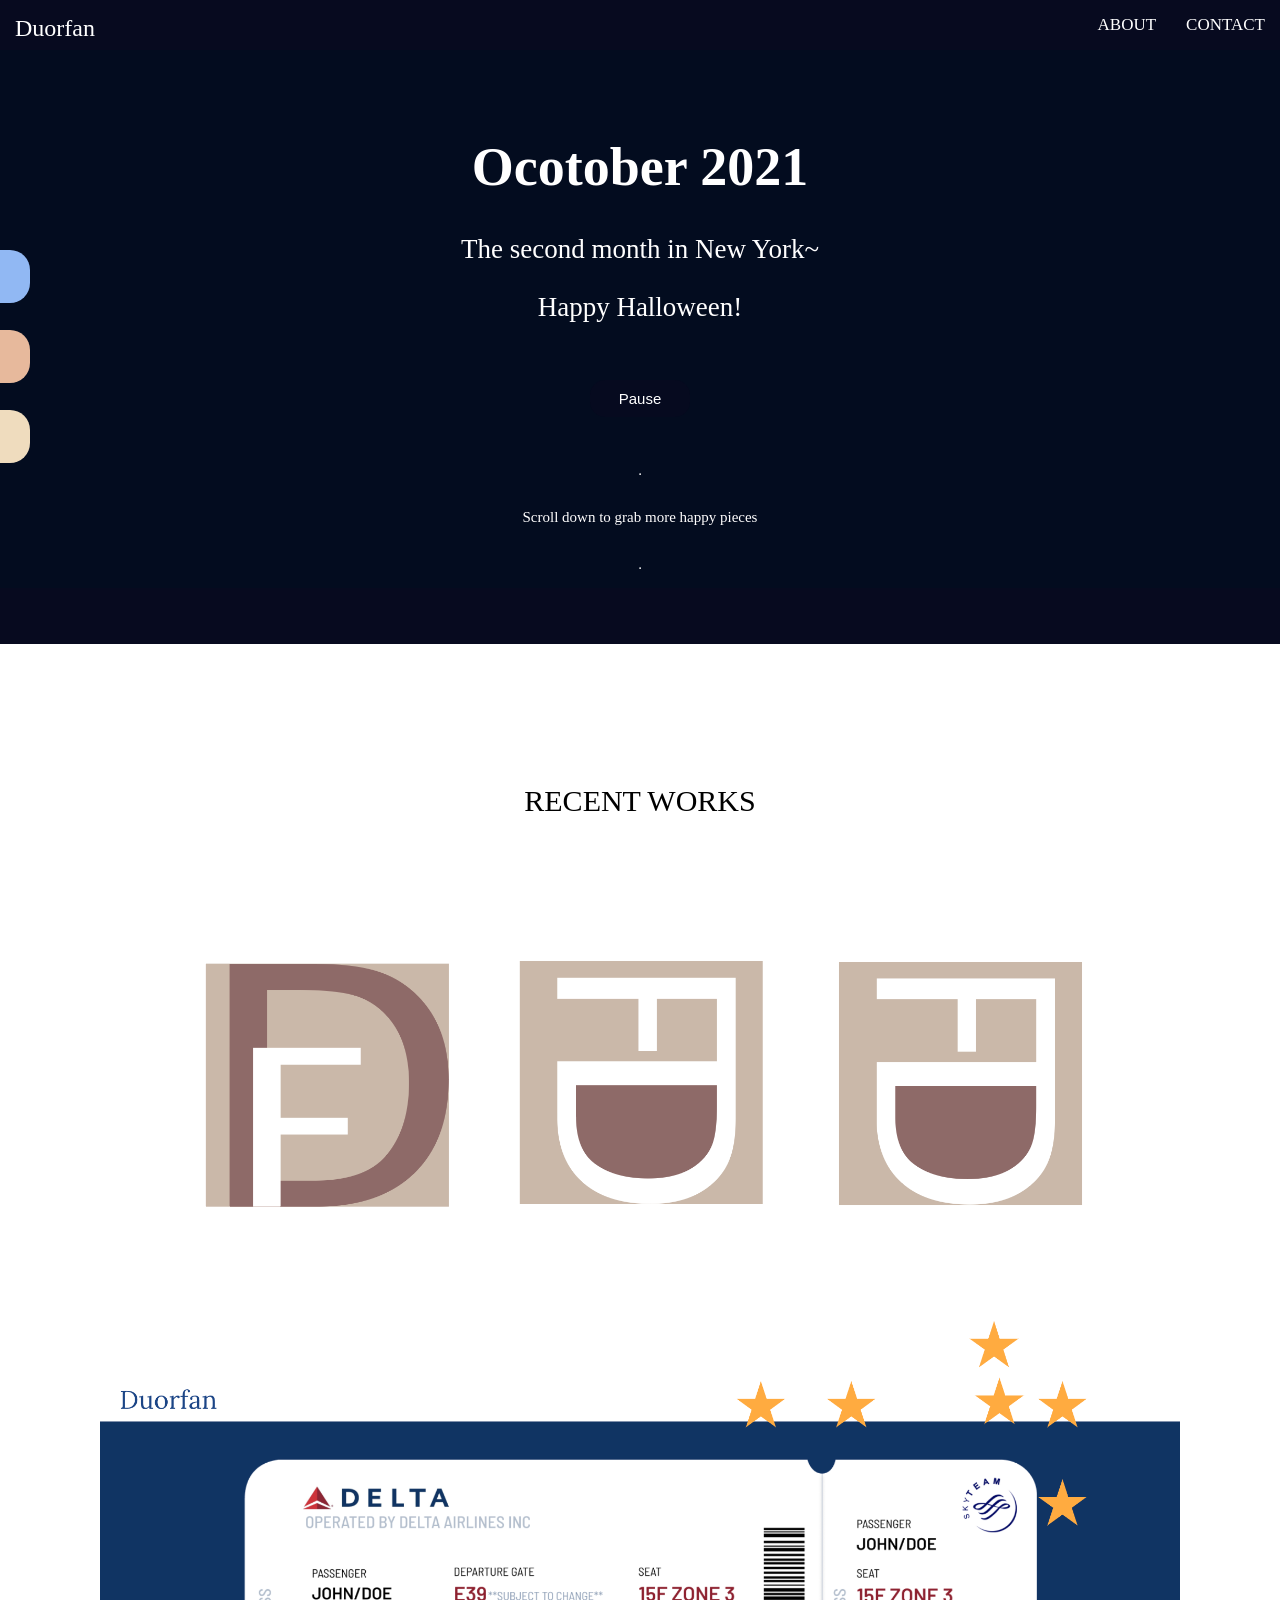
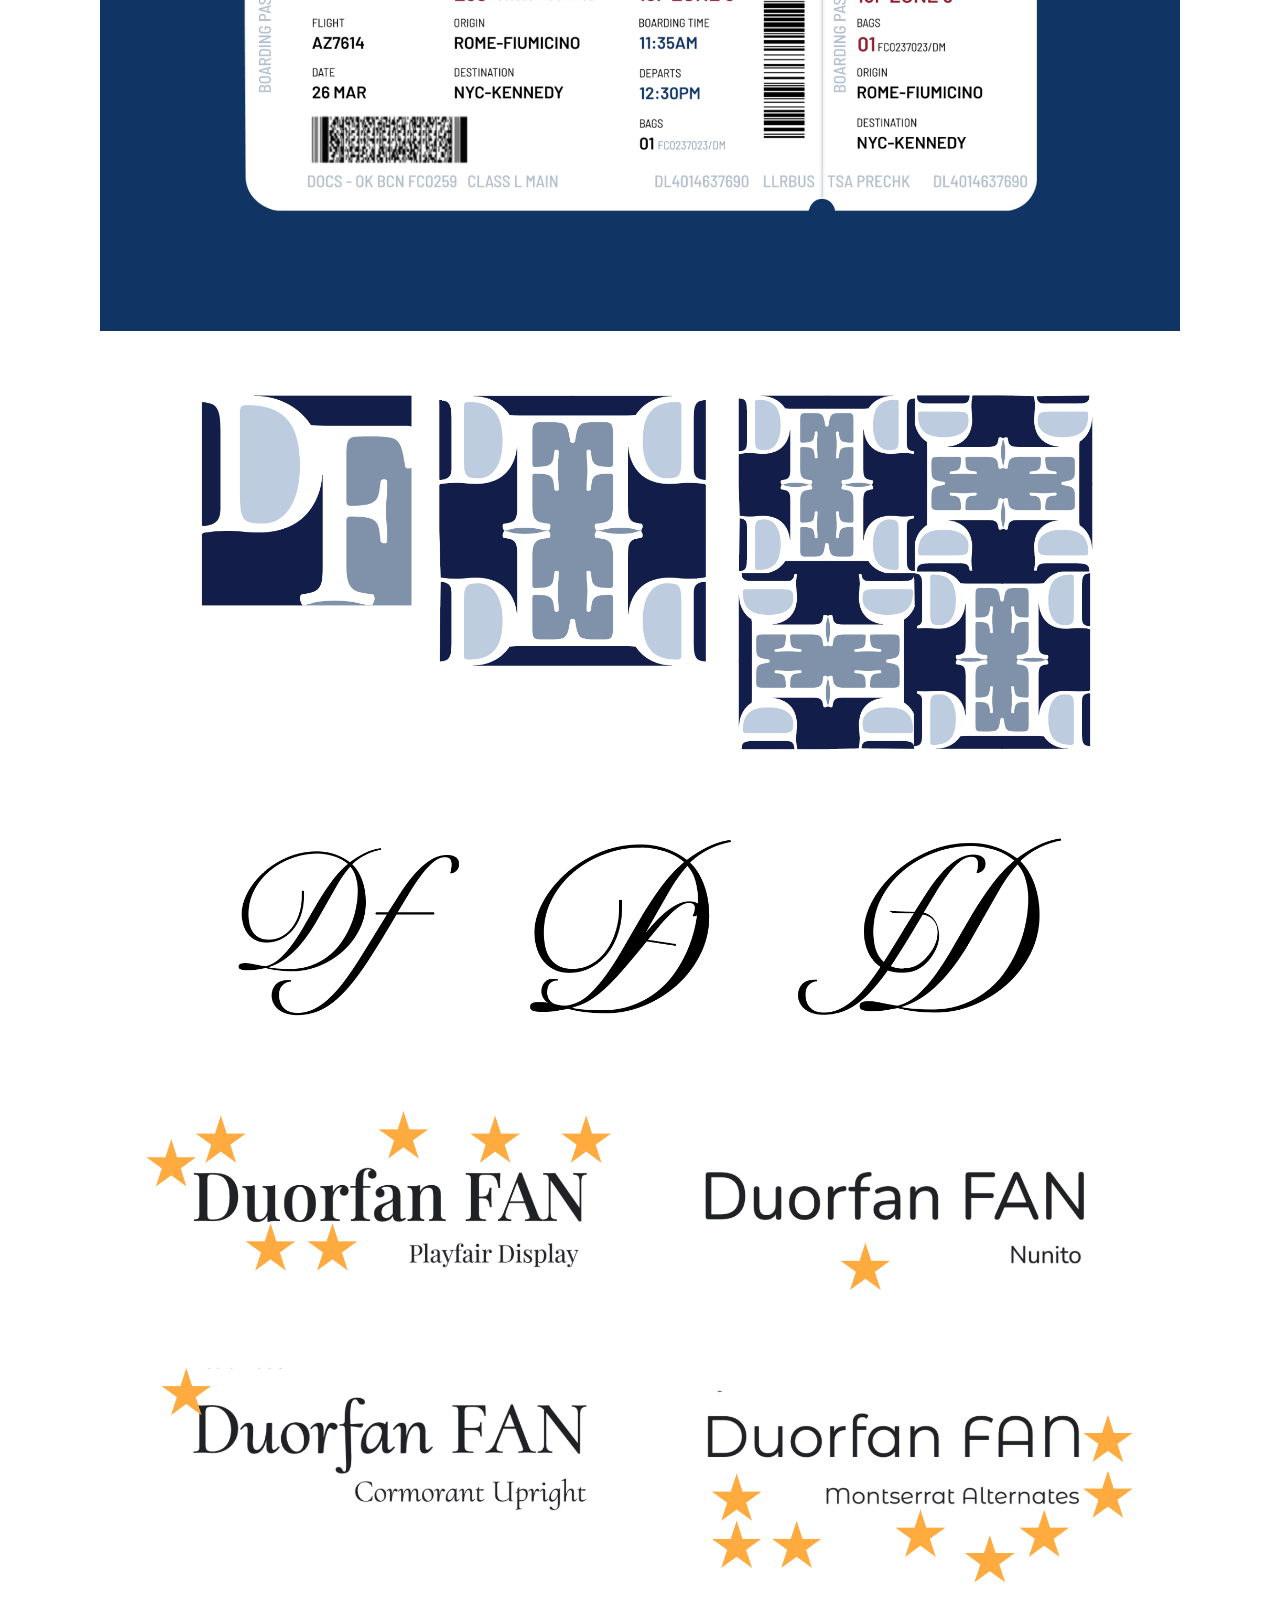
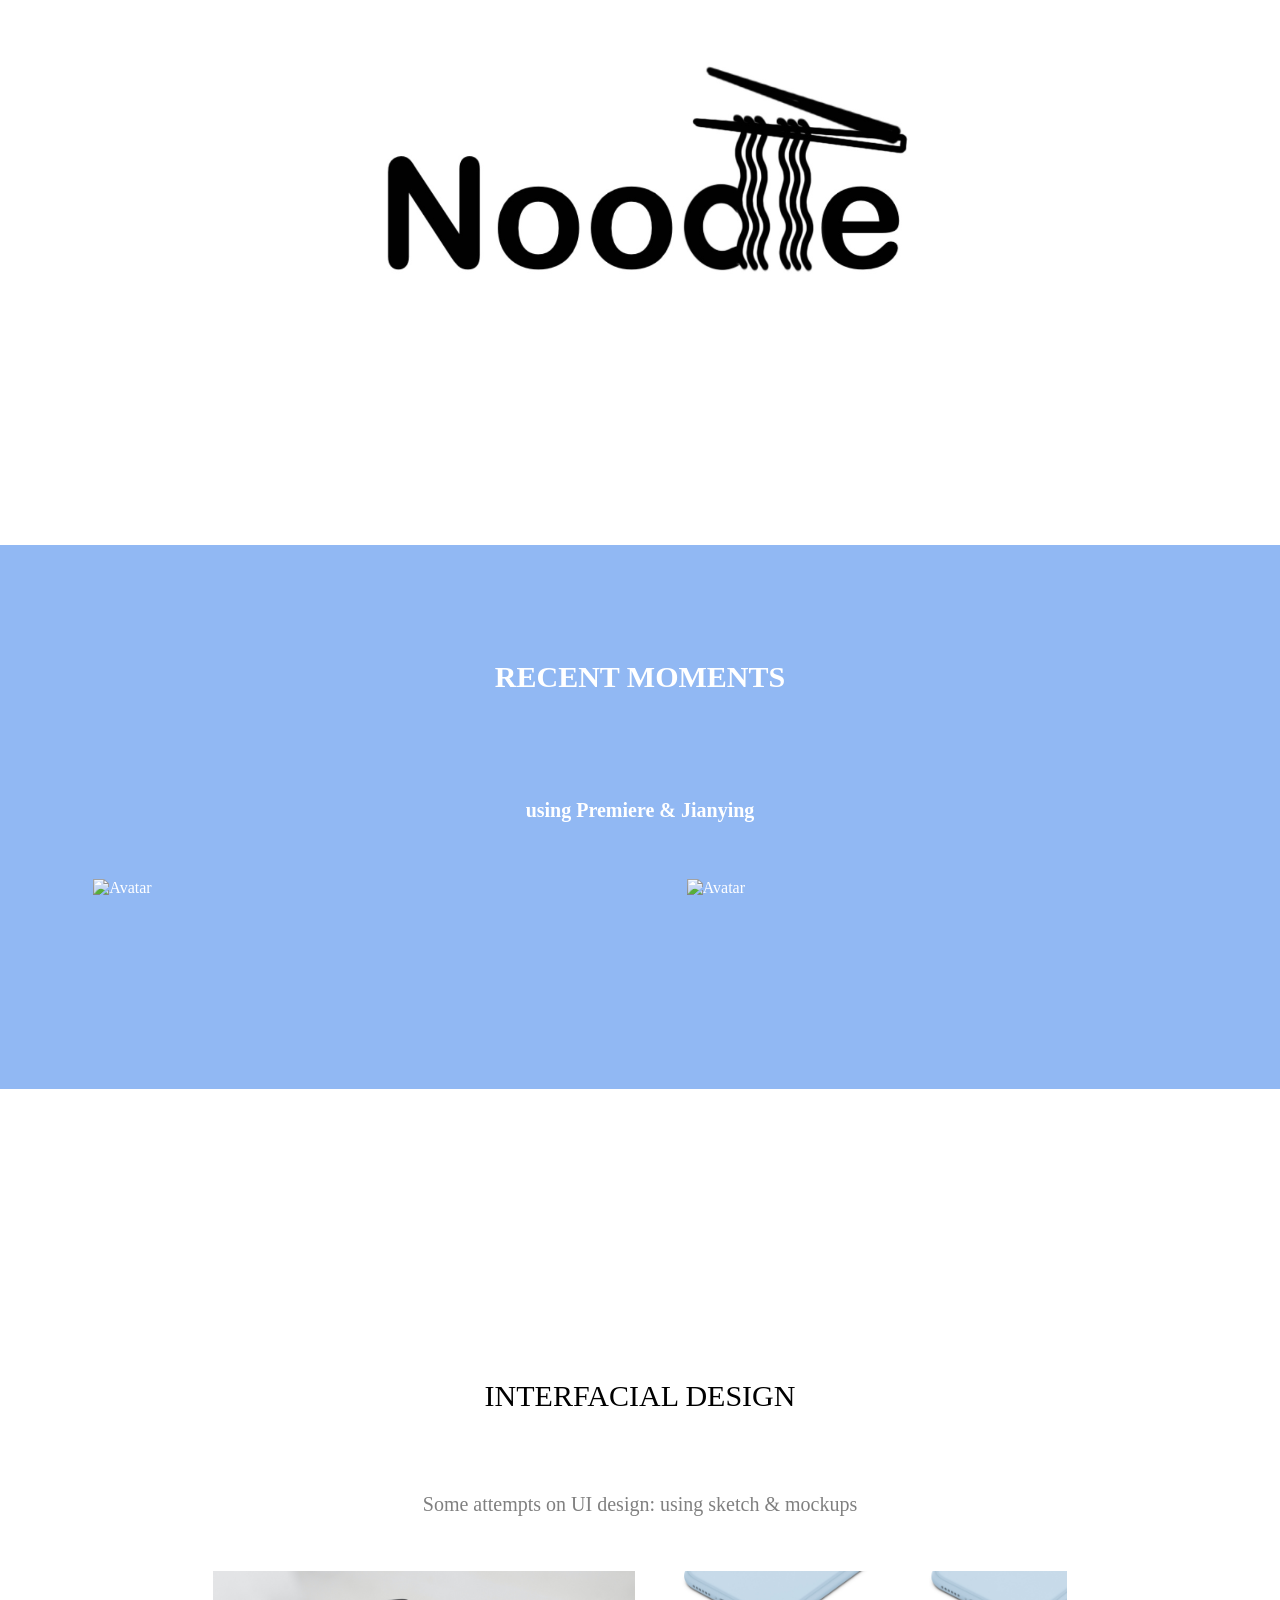
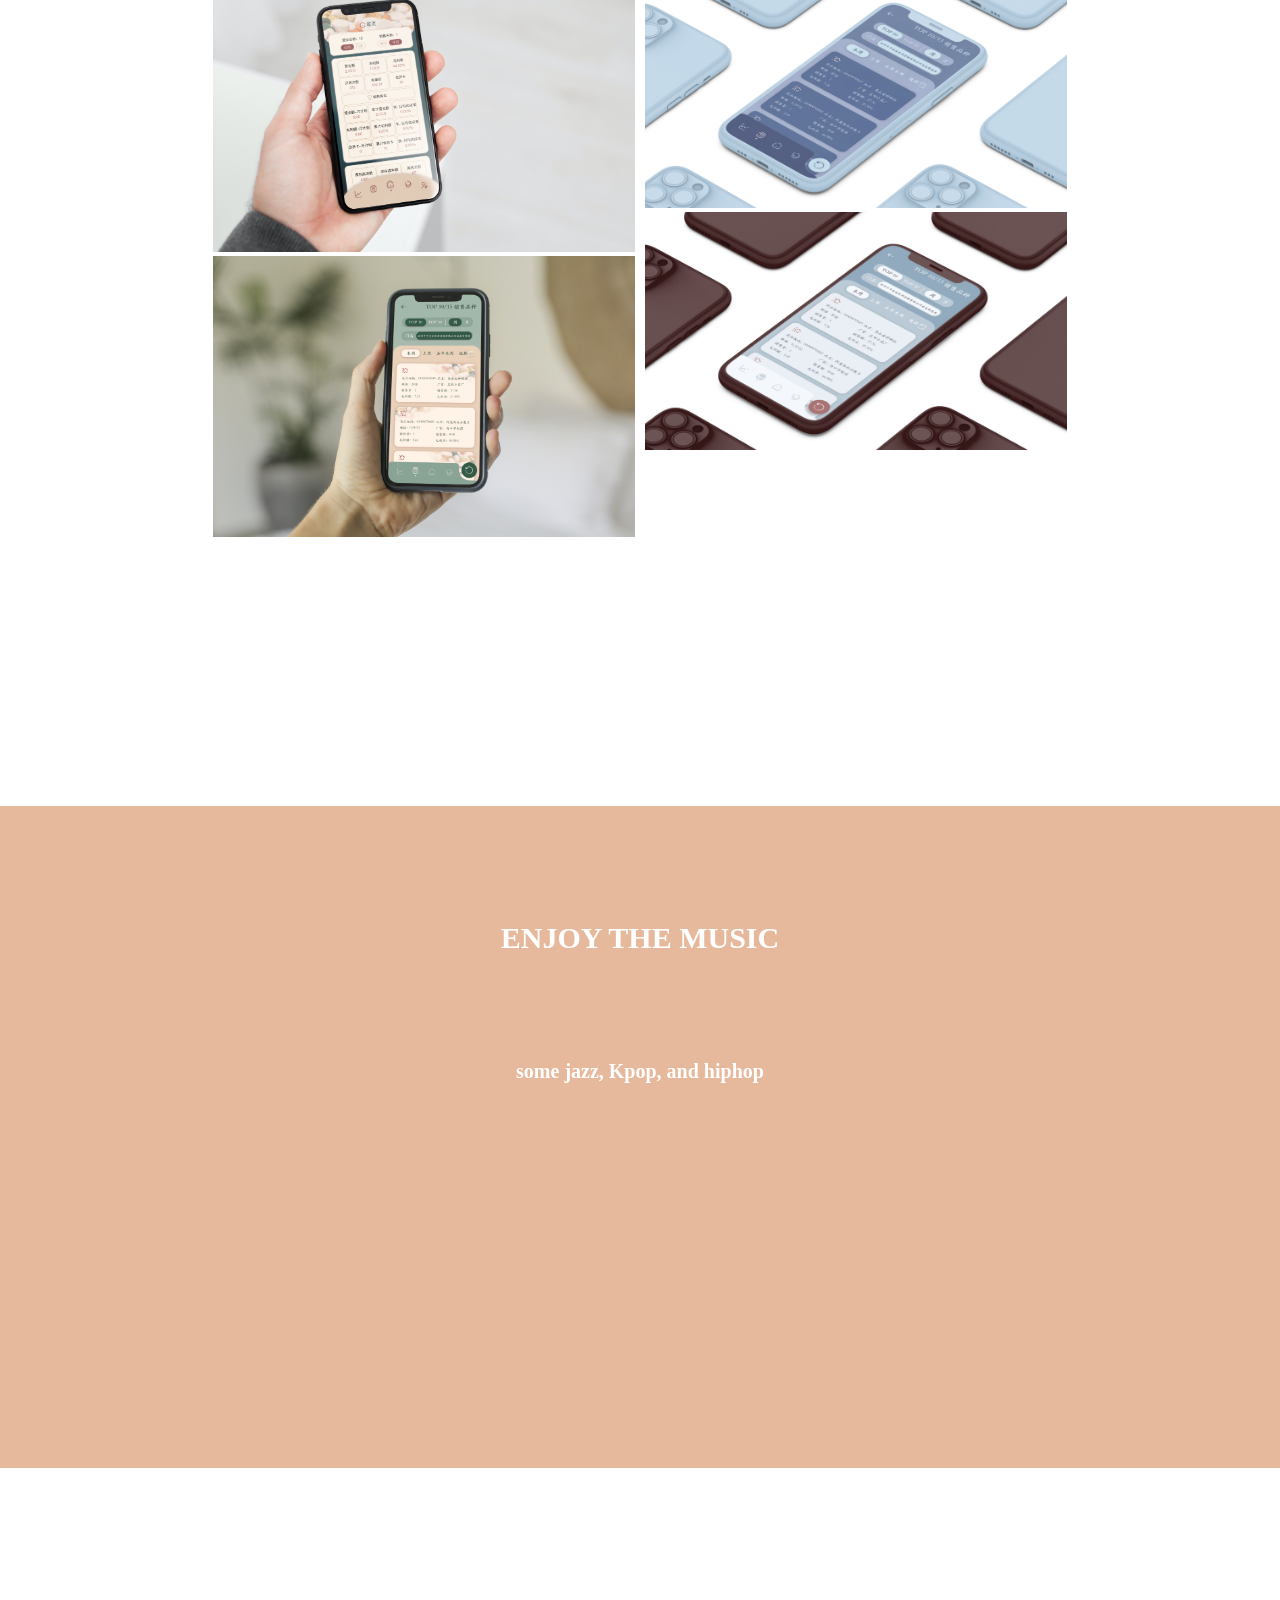
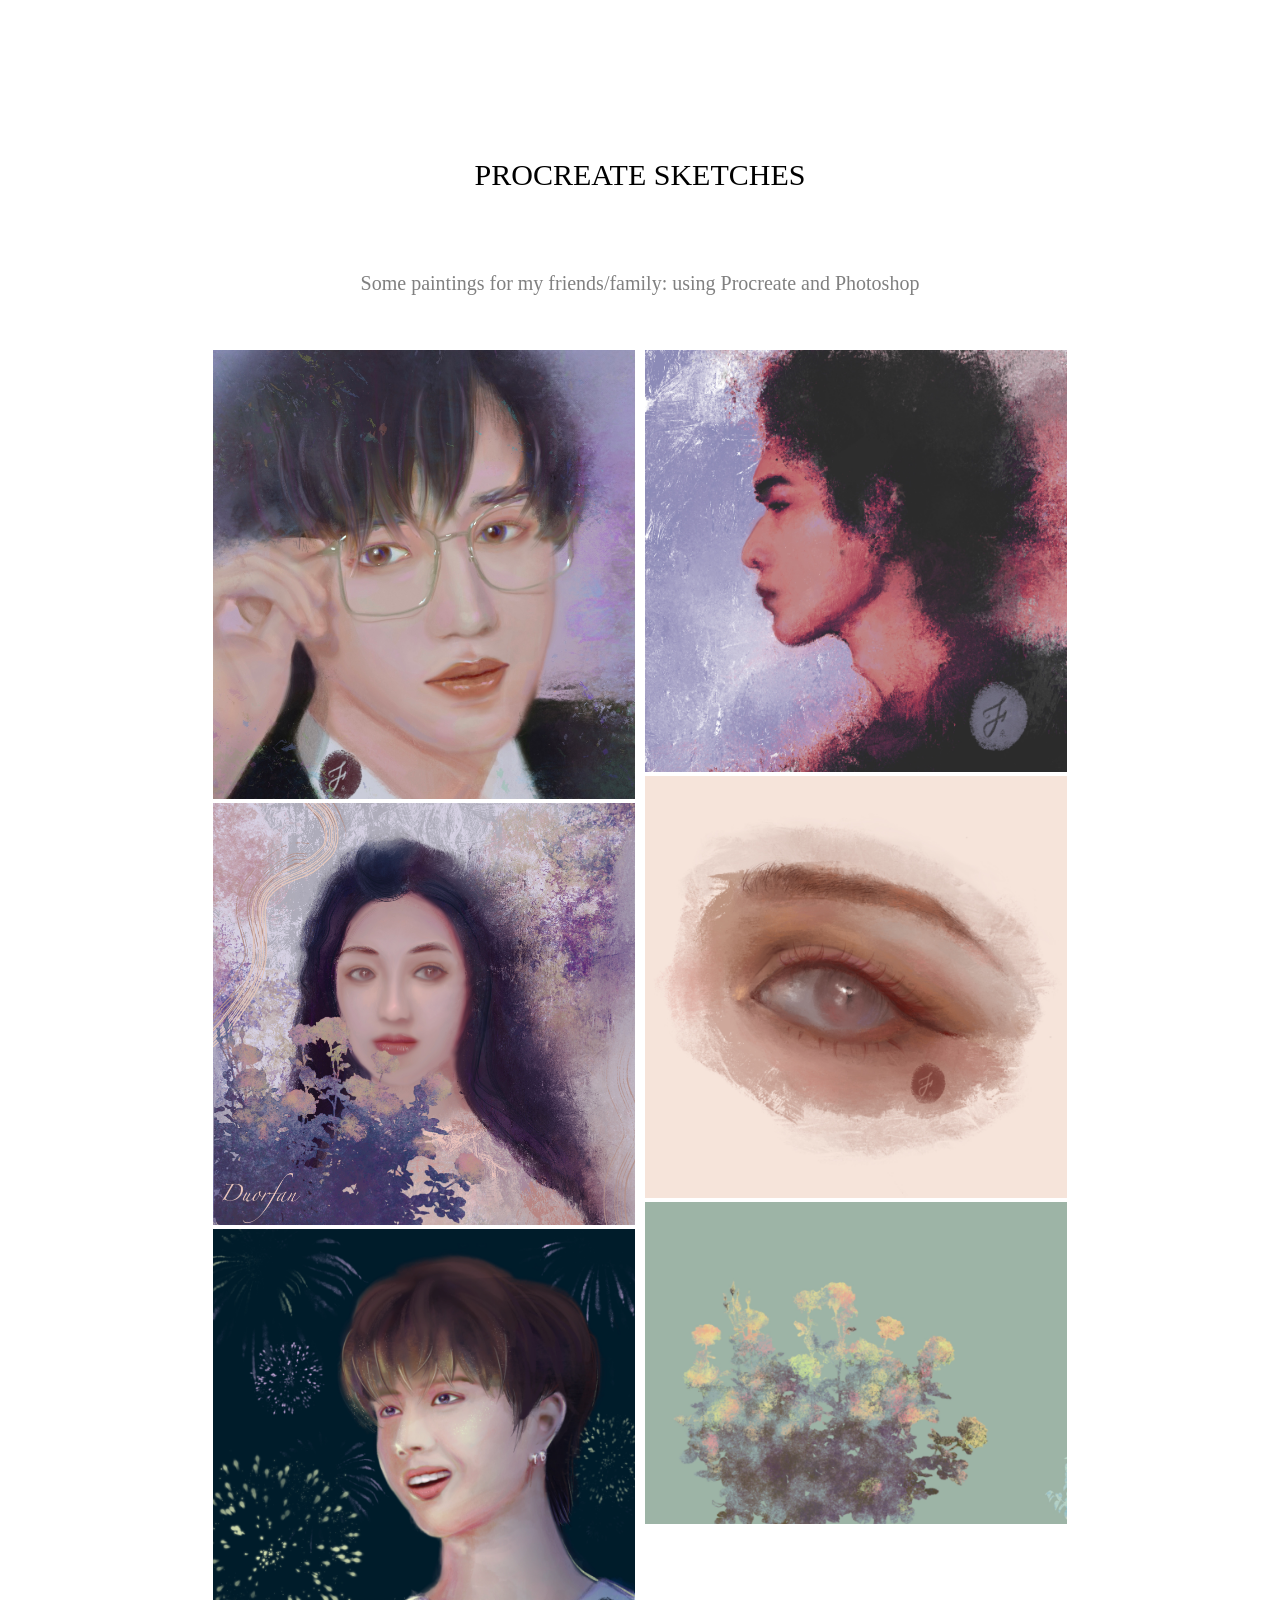
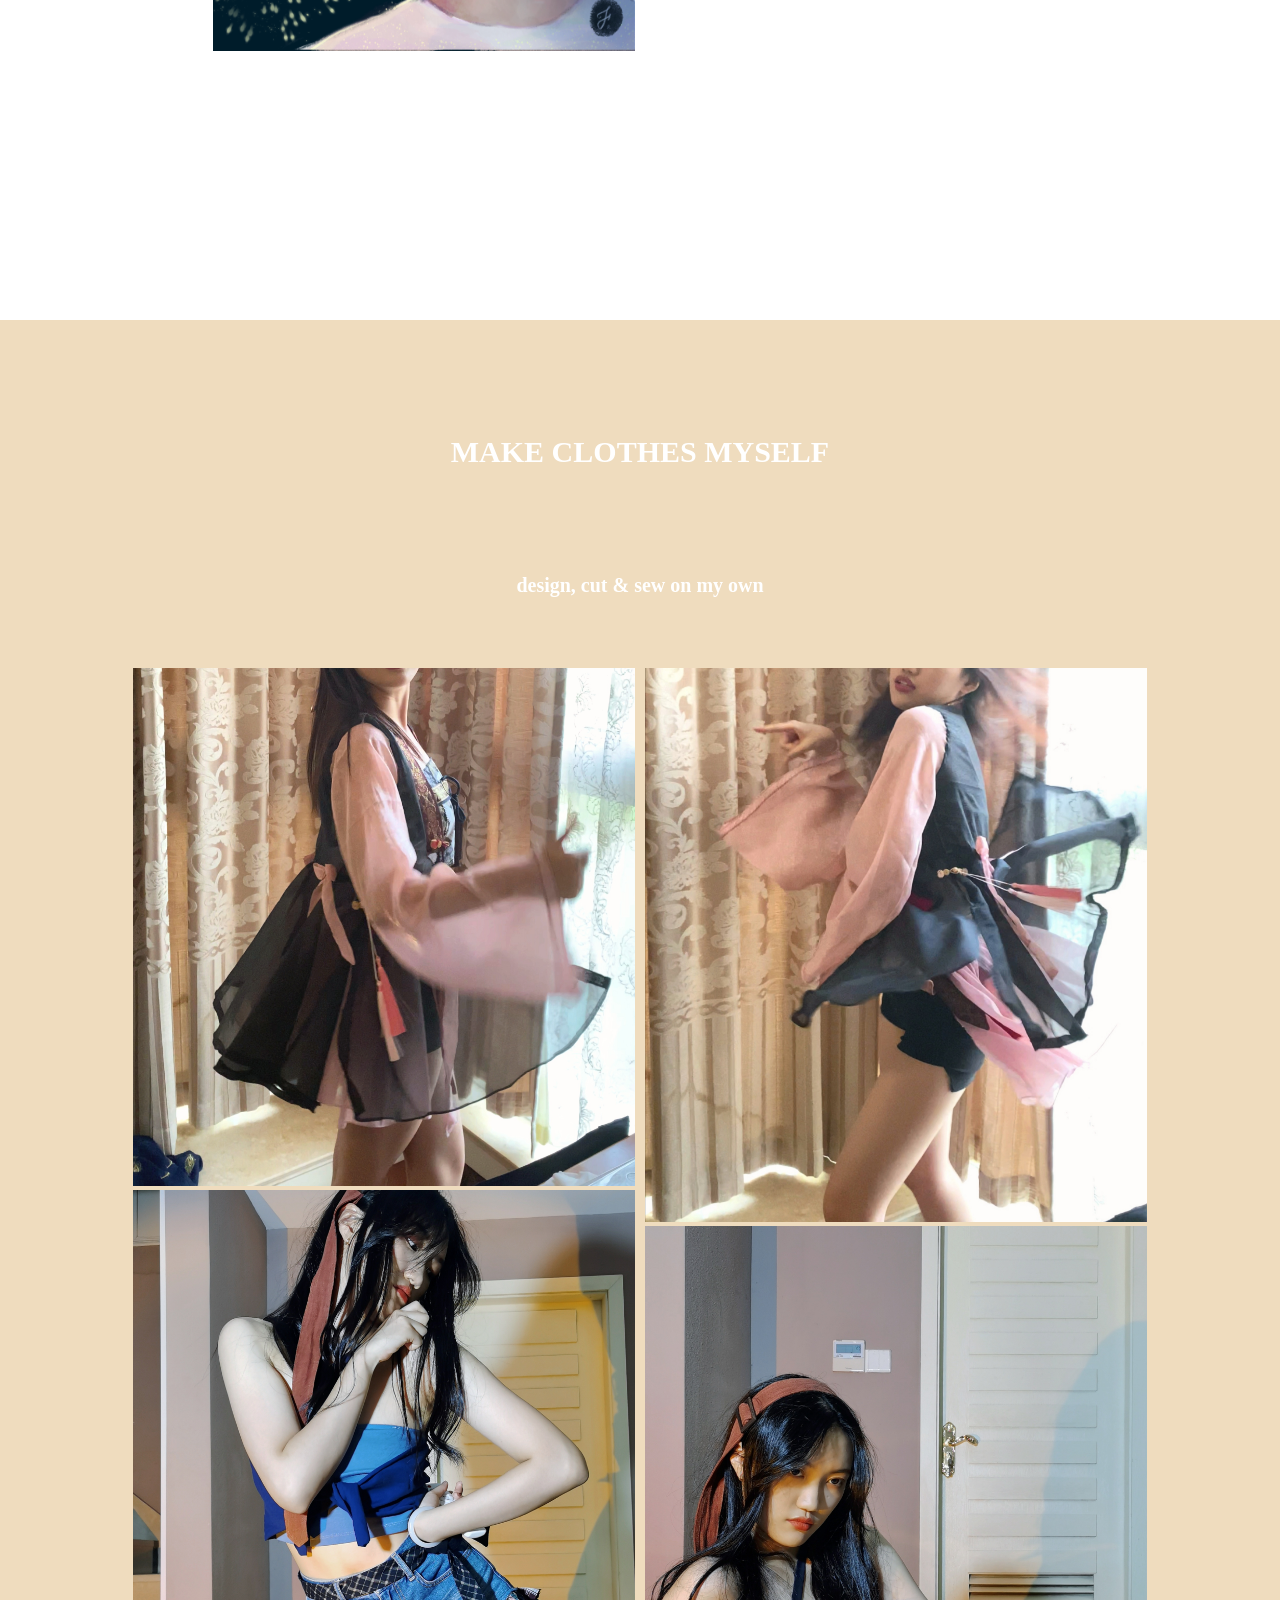
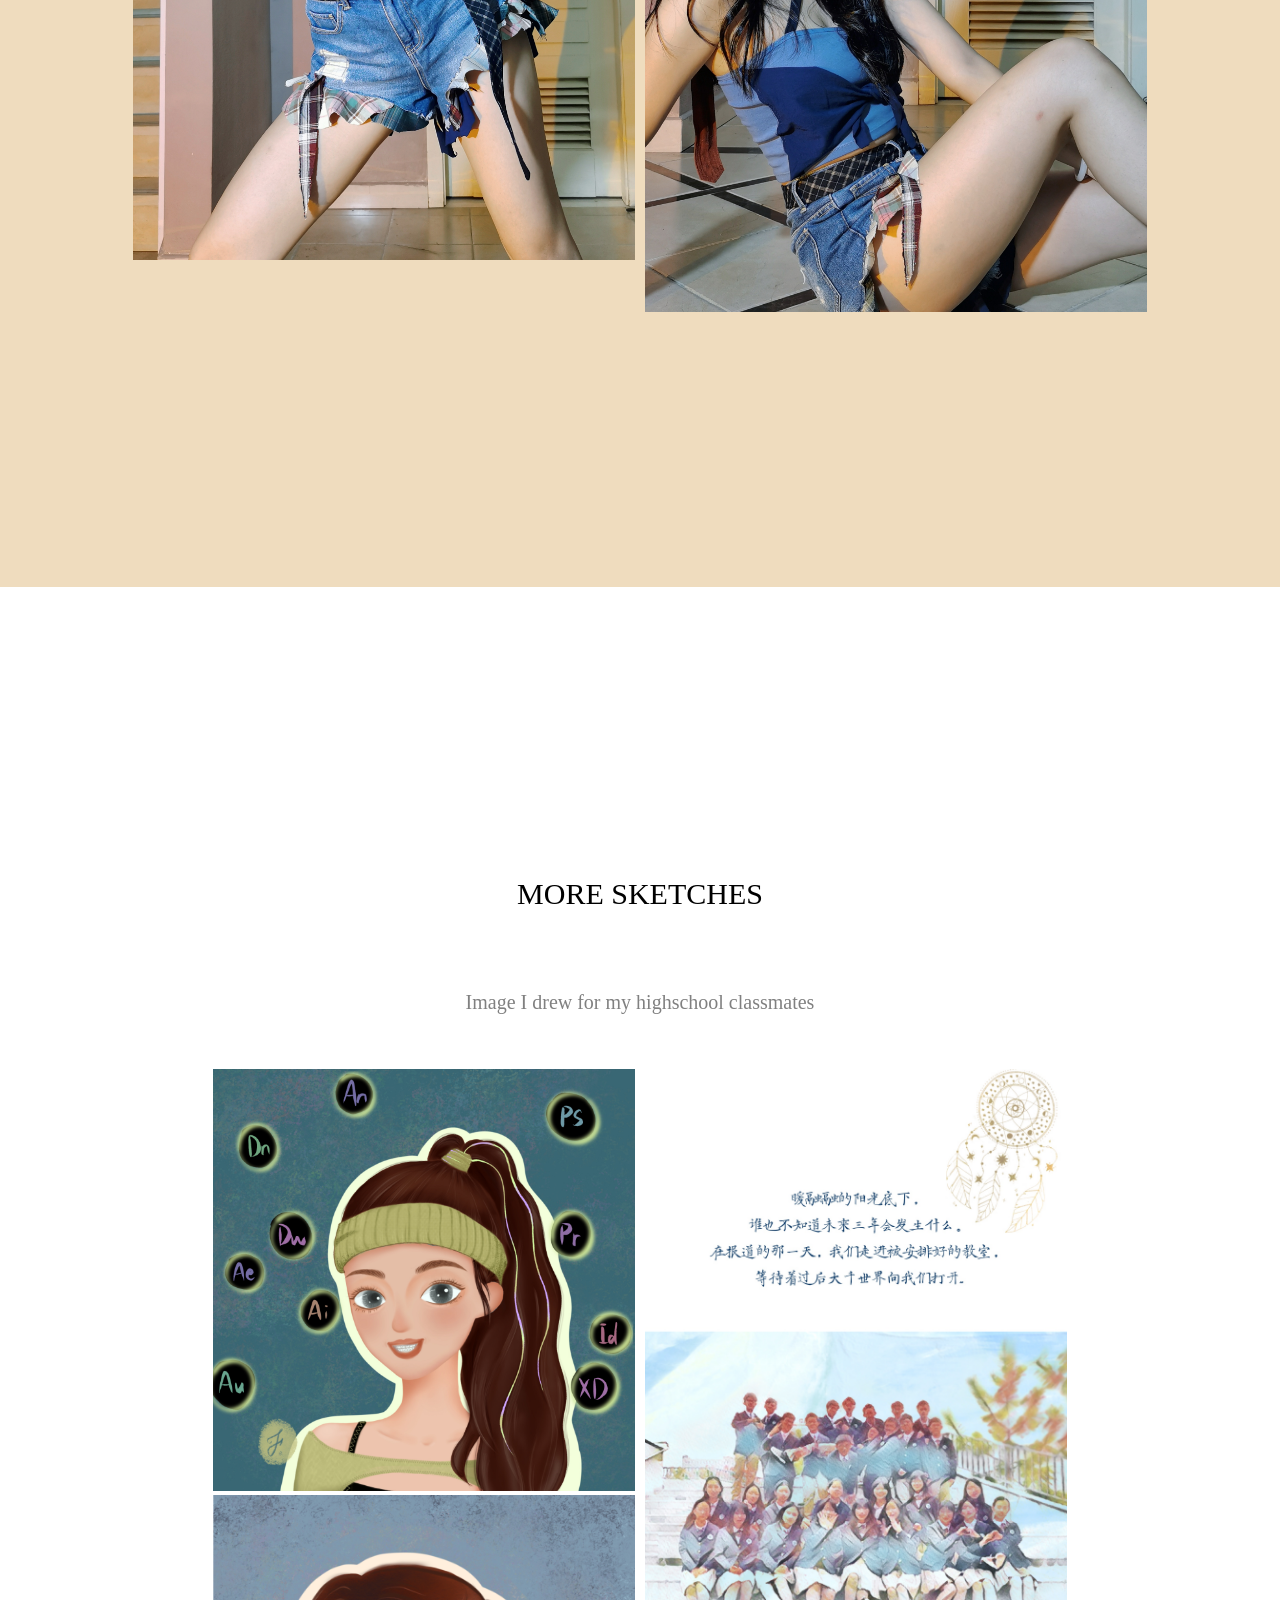
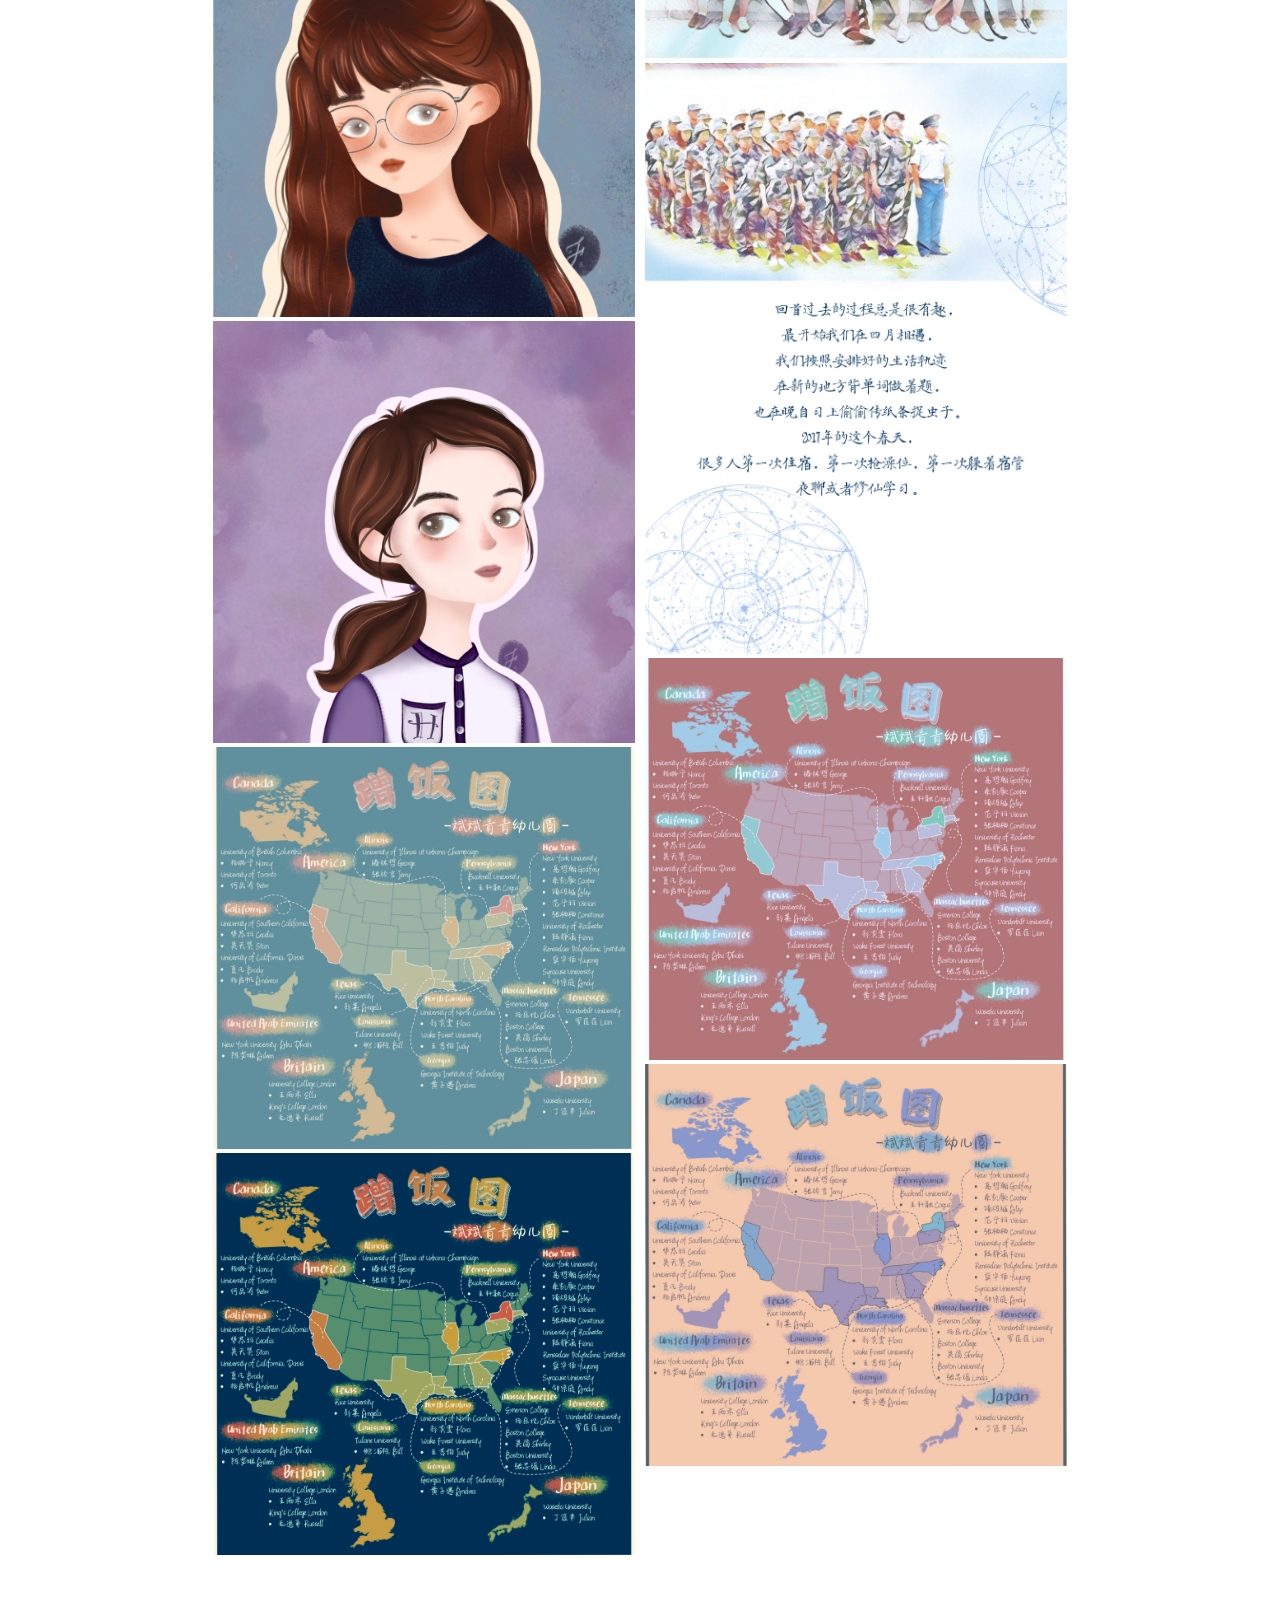
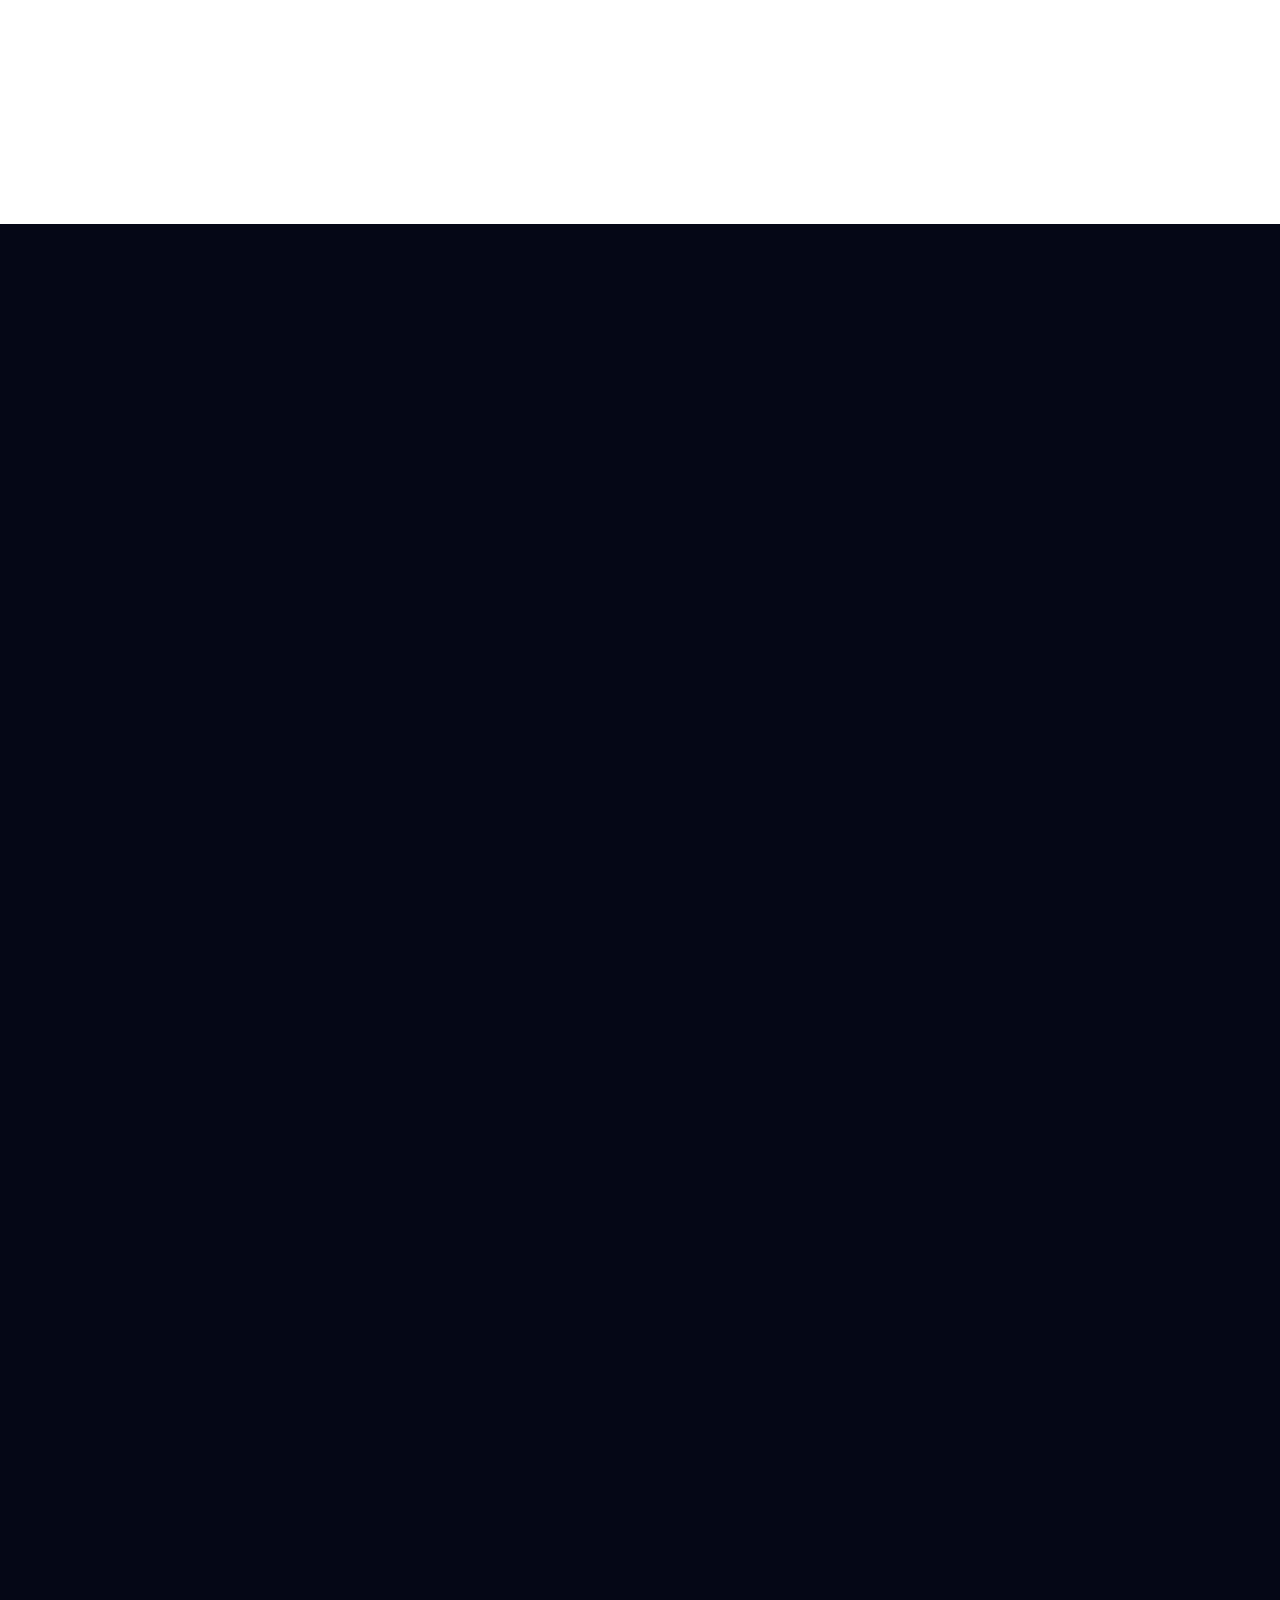
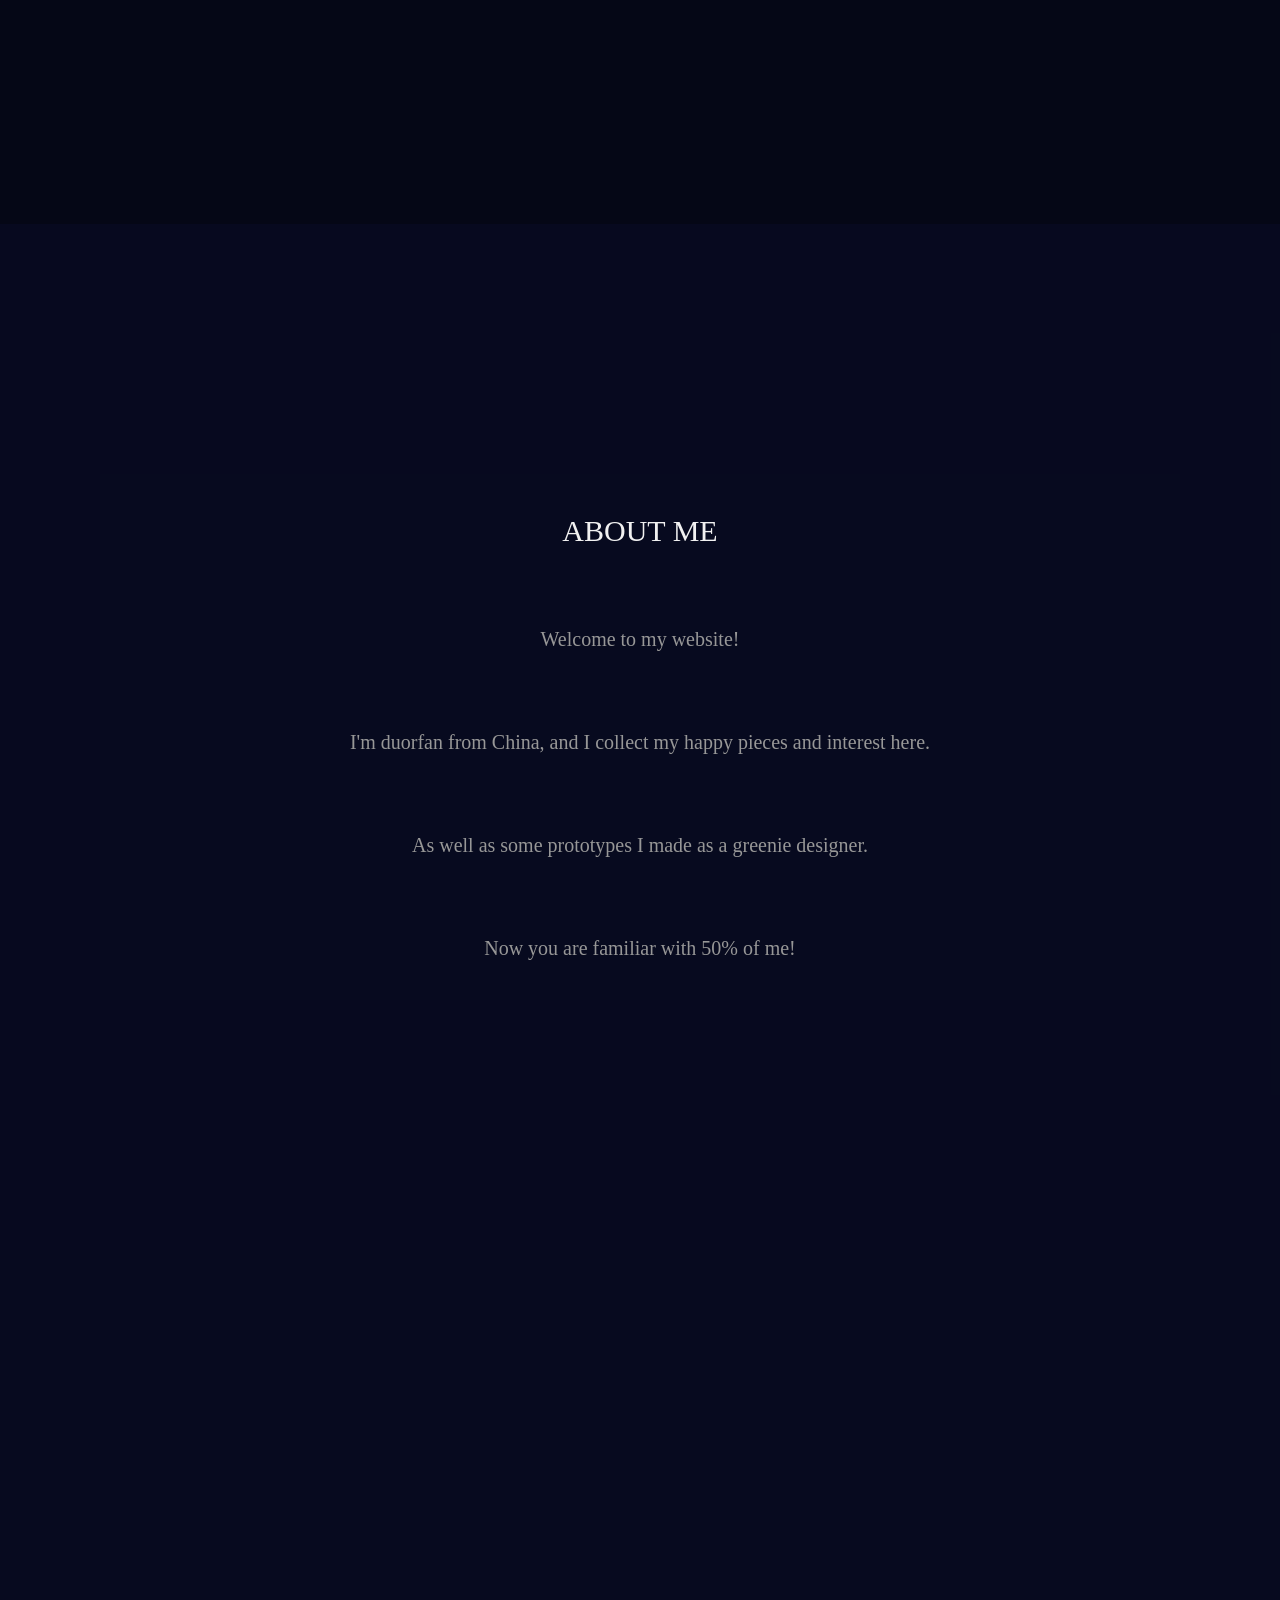
==== commit fca93649: "parallax & navbar office hour" ====
--- a/portfolio web index.html
+++ b/portfolio web index.html
@@ -165,7 +165,7 @@
 
 
 
-<div class="parallax"></div>
+<div class="parallax" style="background-color: rgba(0, 0, 0, 0.301);"></div>
 <div id="about" class="About">
   <a class="whitetitle">ABOUT ME</a>
   <a class="whitegreytitle">Welcome to my website!</a>
@@ -207,7 +207,7 @@
   if (prevScrollpos > currentScrollPos) {
     document.getElementById("navbar").style.top = "0";
   } else {
-    document.getElementById("navbar").style.top = "-50px";
+    document.getElementById("navbar").style.top = "-60px";
   }
   prevScrollpos = currentScrollPos;
 
--- a/portfolio web.css
+++ b/portfolio web.css
@@ -10,7 +10,8 @@
 
   .parallax {
     background-image: url('WechatIMG2.jpeg');
-    height: 100%; 
+
+    height: 100pc; 
     width: auto;
     background-attachment: fixed;
     background-position: center;
@@ -21,6 +22,7 @@
   #navbar {
     background-color: #070a1f;
     position: fixed;
+    height: 60px;
     top: 0;
     width: 100%;
     display: block;
@@ -39,6 +41,7 @@
   
   #navbar a:hover {
     background-color: #91b8f3;;
+    height: 60px;
     color: black;
     text-decoration: underline;
   }
@@ -316,7 +319,7 @@
 .About{
   width:100%;
   height:auto;
-  background-color: #070a1f62;
+  background-color: #070a1f2d;
   border-color: gray;
   padding-left:100px;
   padding-right:100px;
@@ -327,7 +330,7 @@
 }
 
 .Contact{
-  background-color: #070a1f57;
+  background-color: #070a1f36;
   border-color: gray;
   padding-left:100px;
   padding-right:100px;
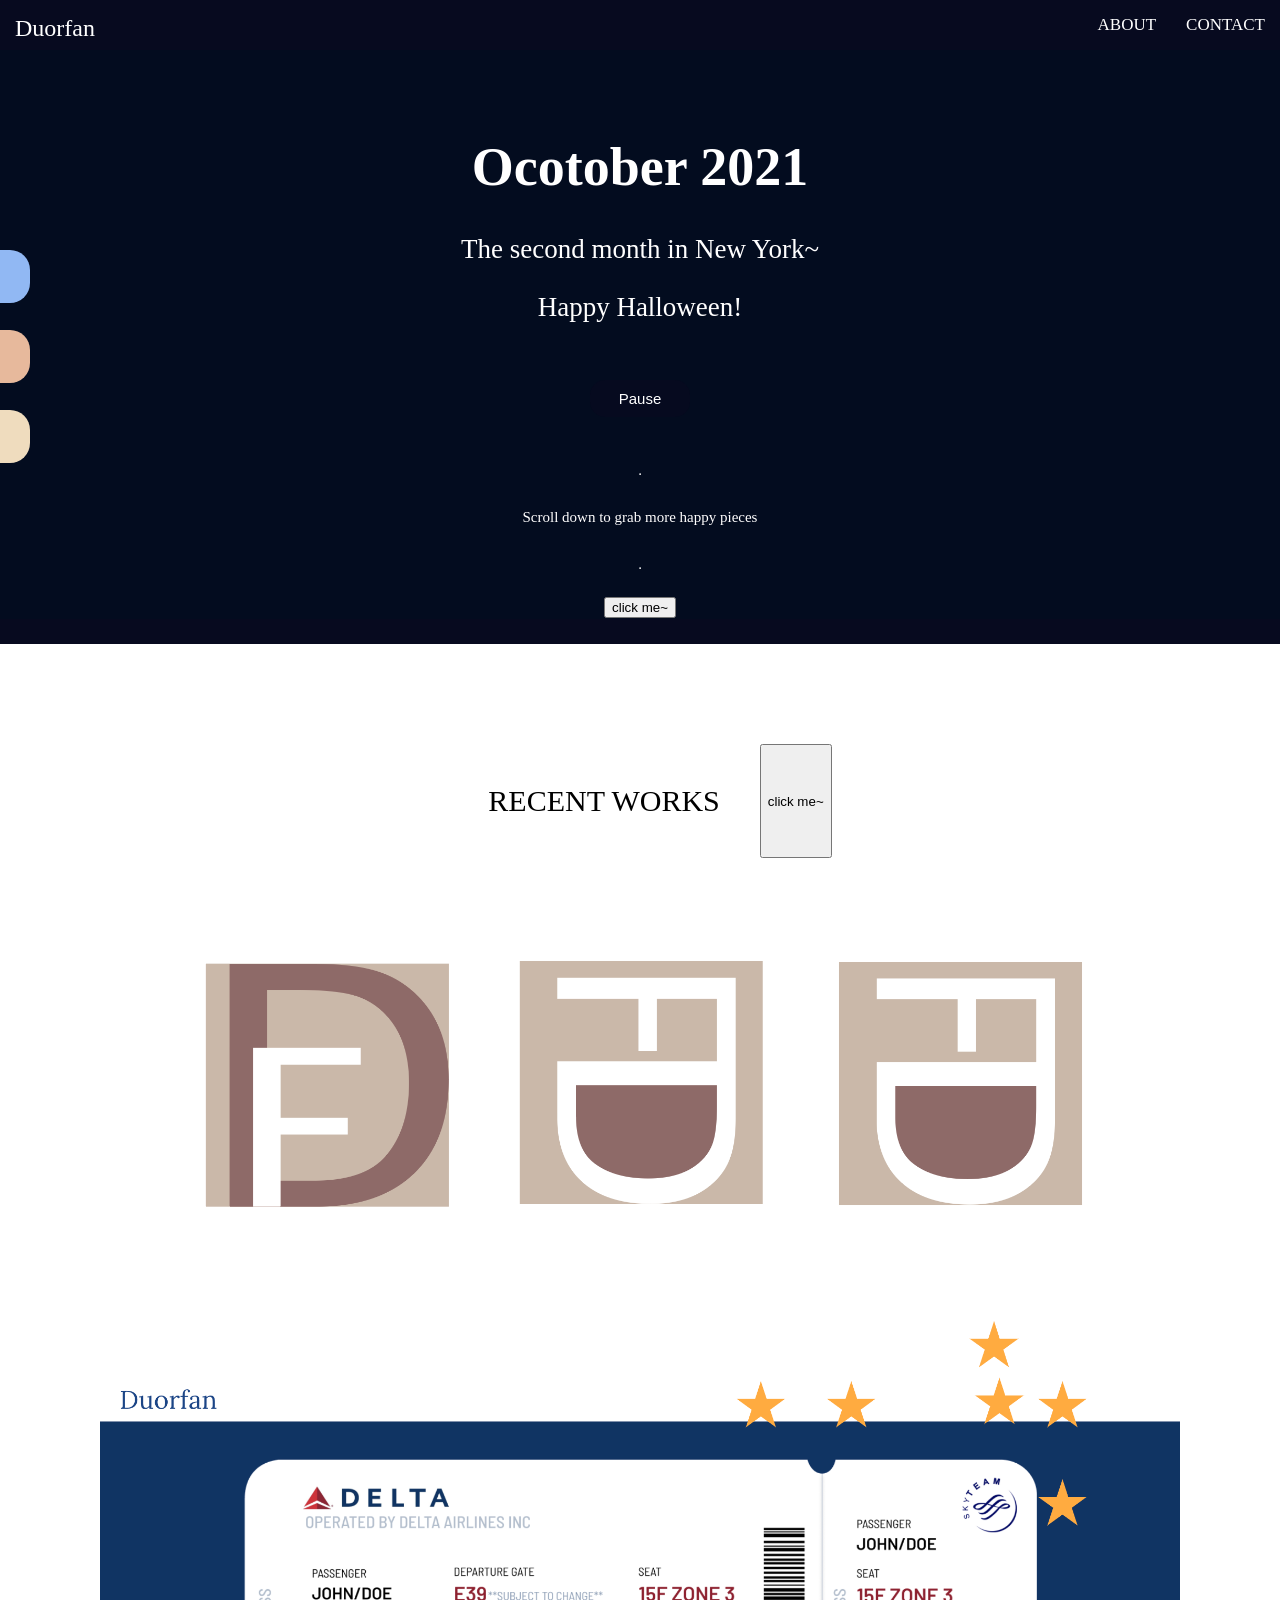
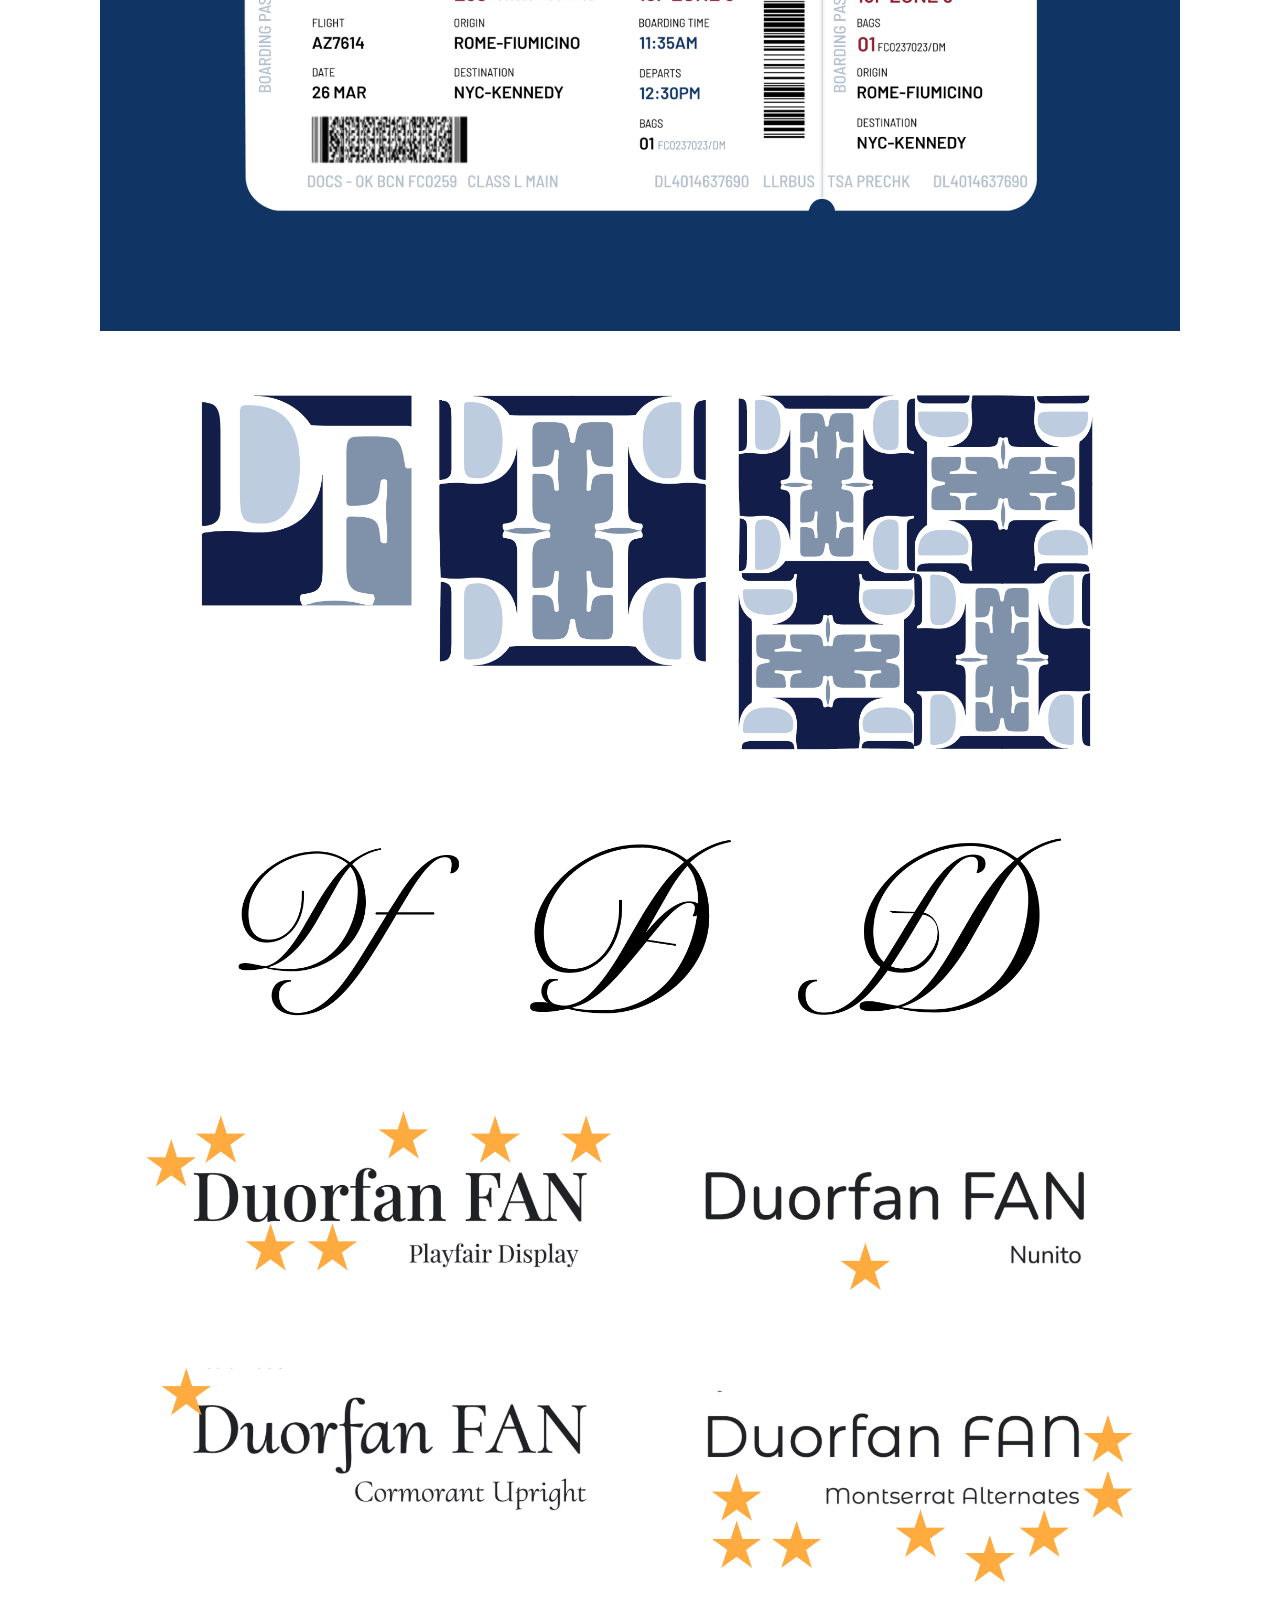
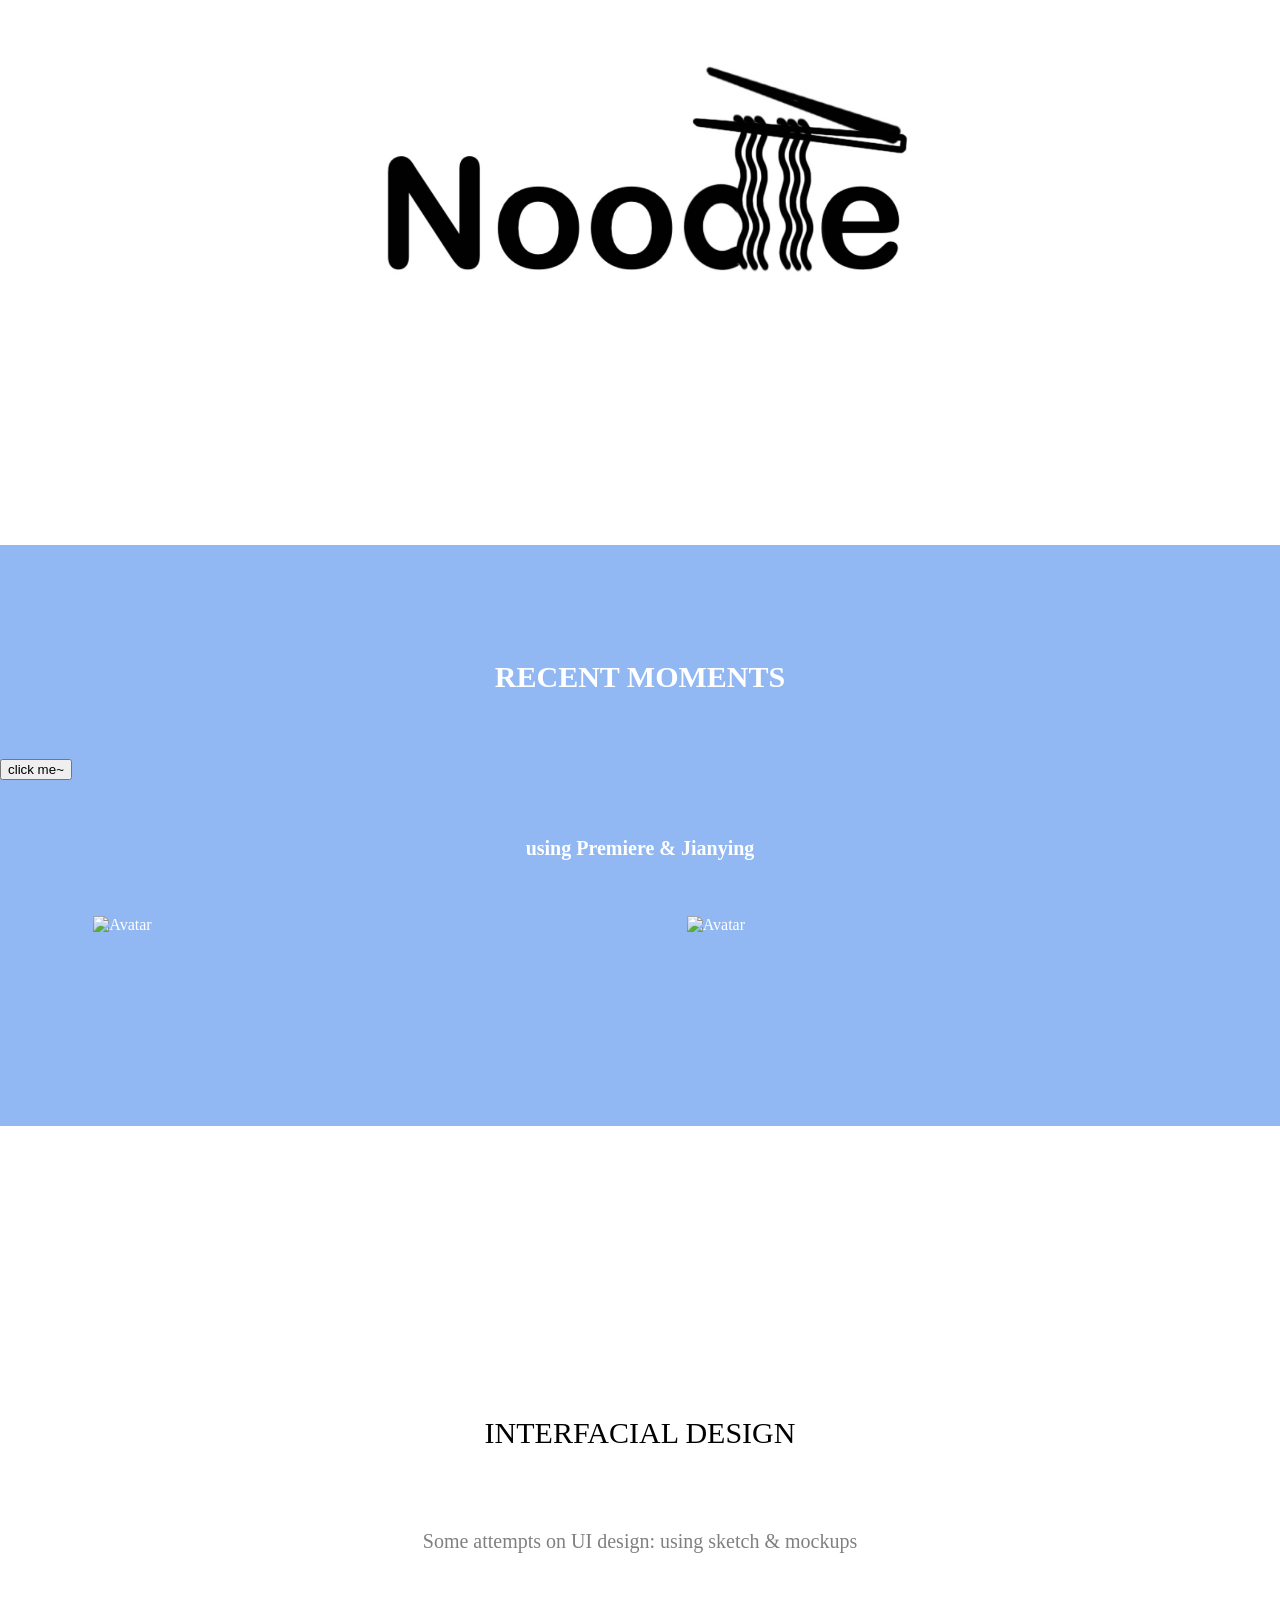
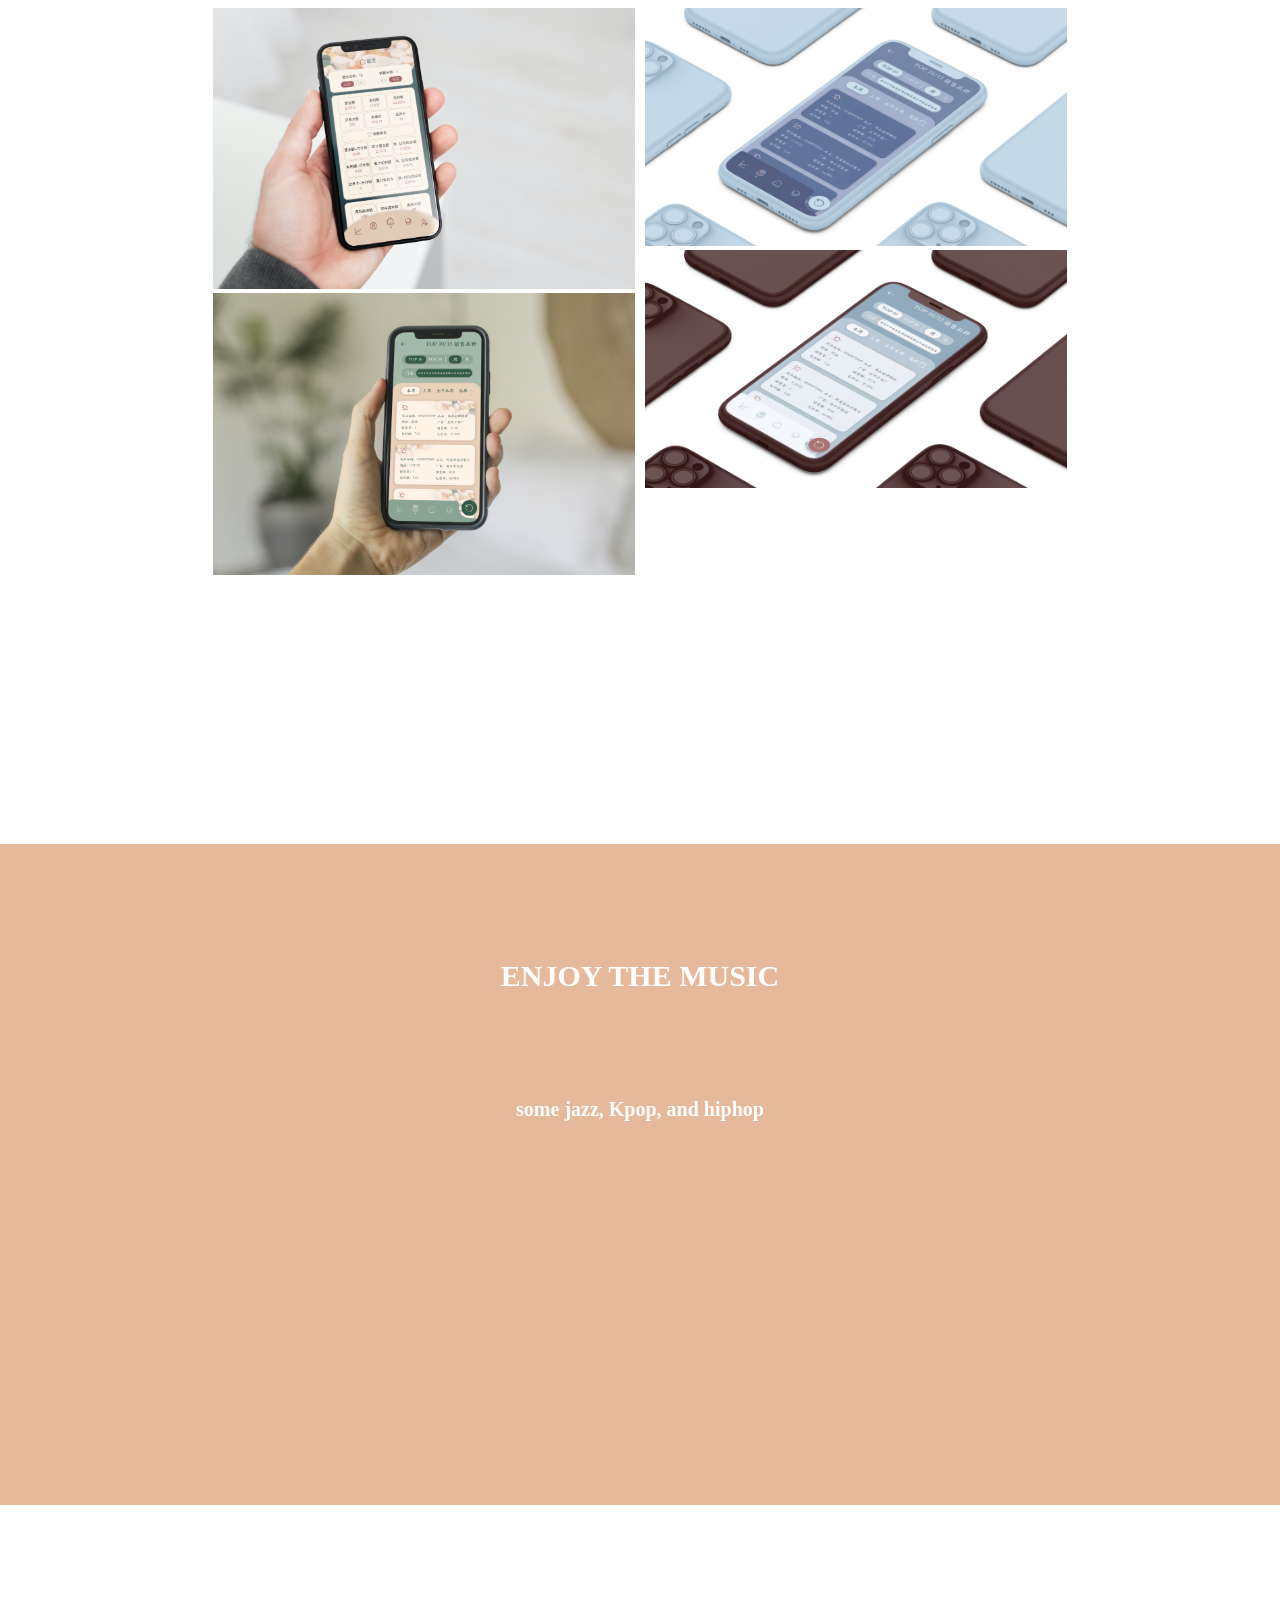
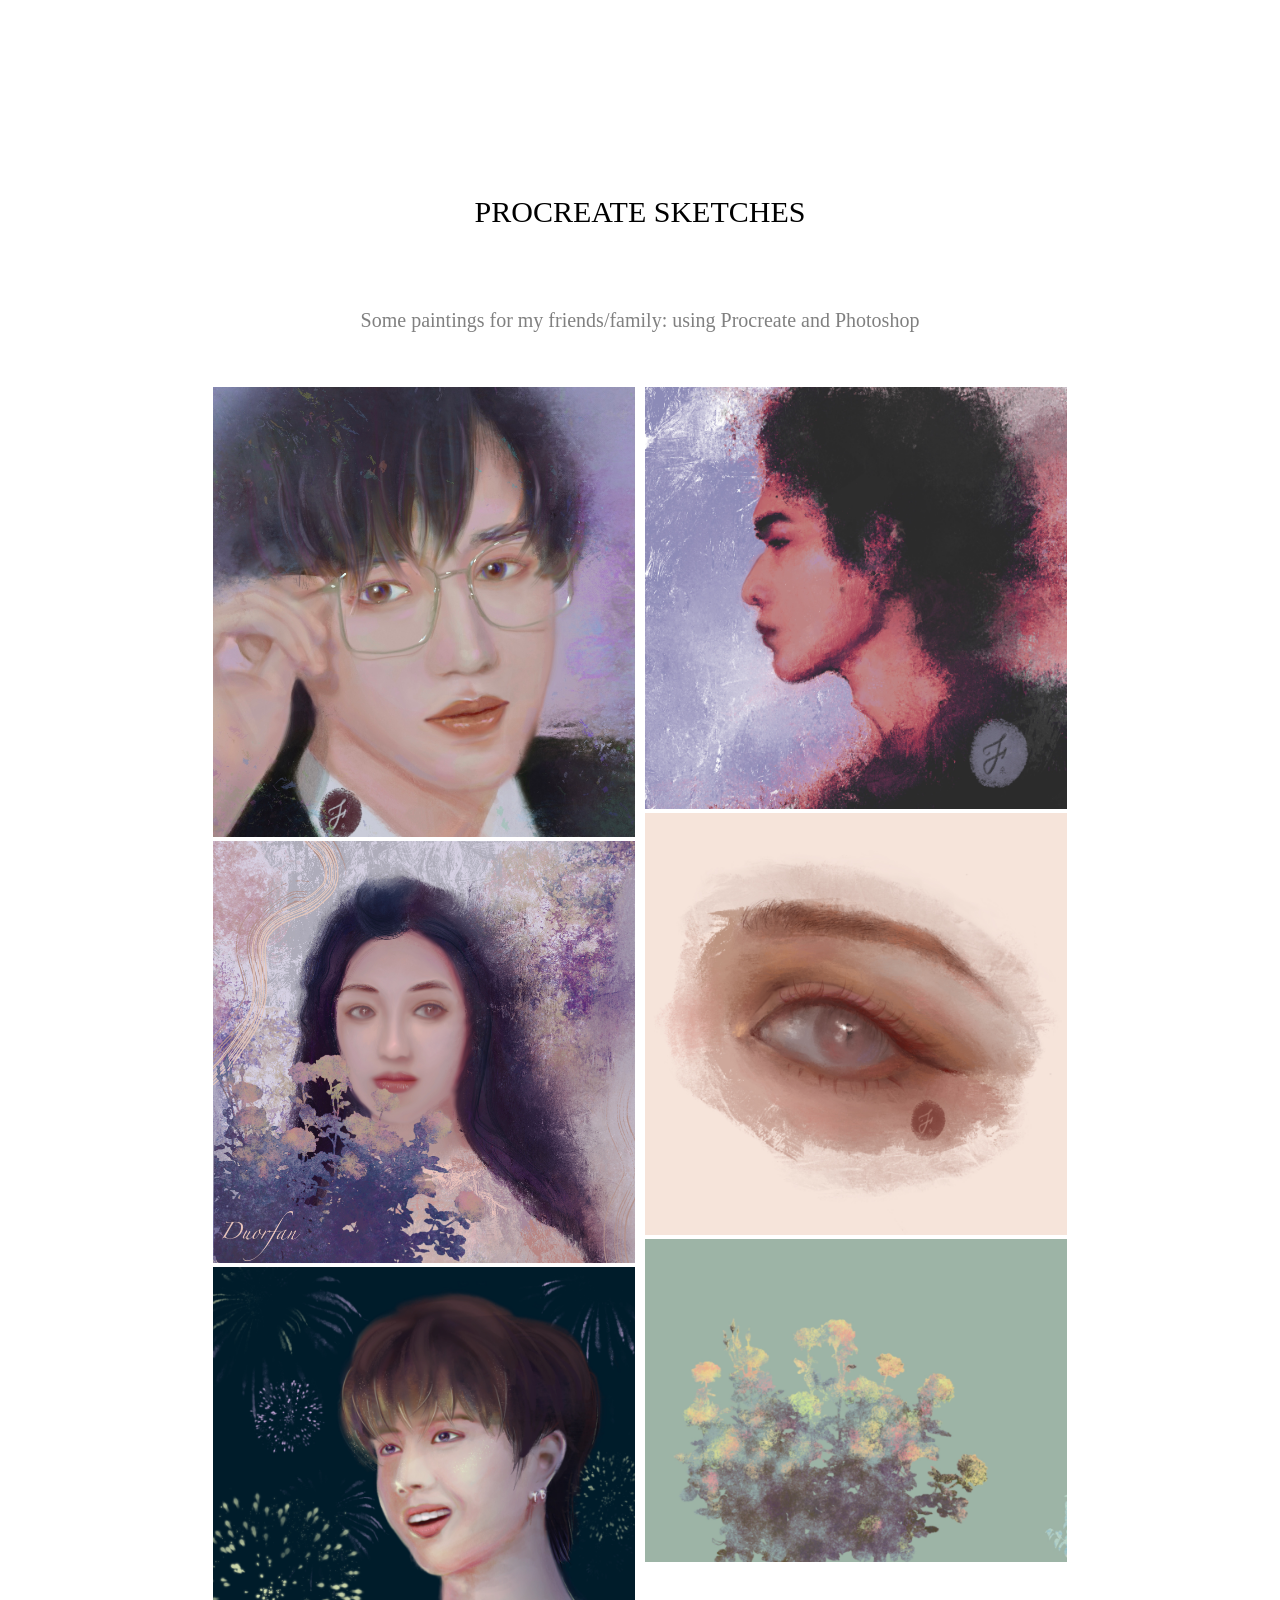
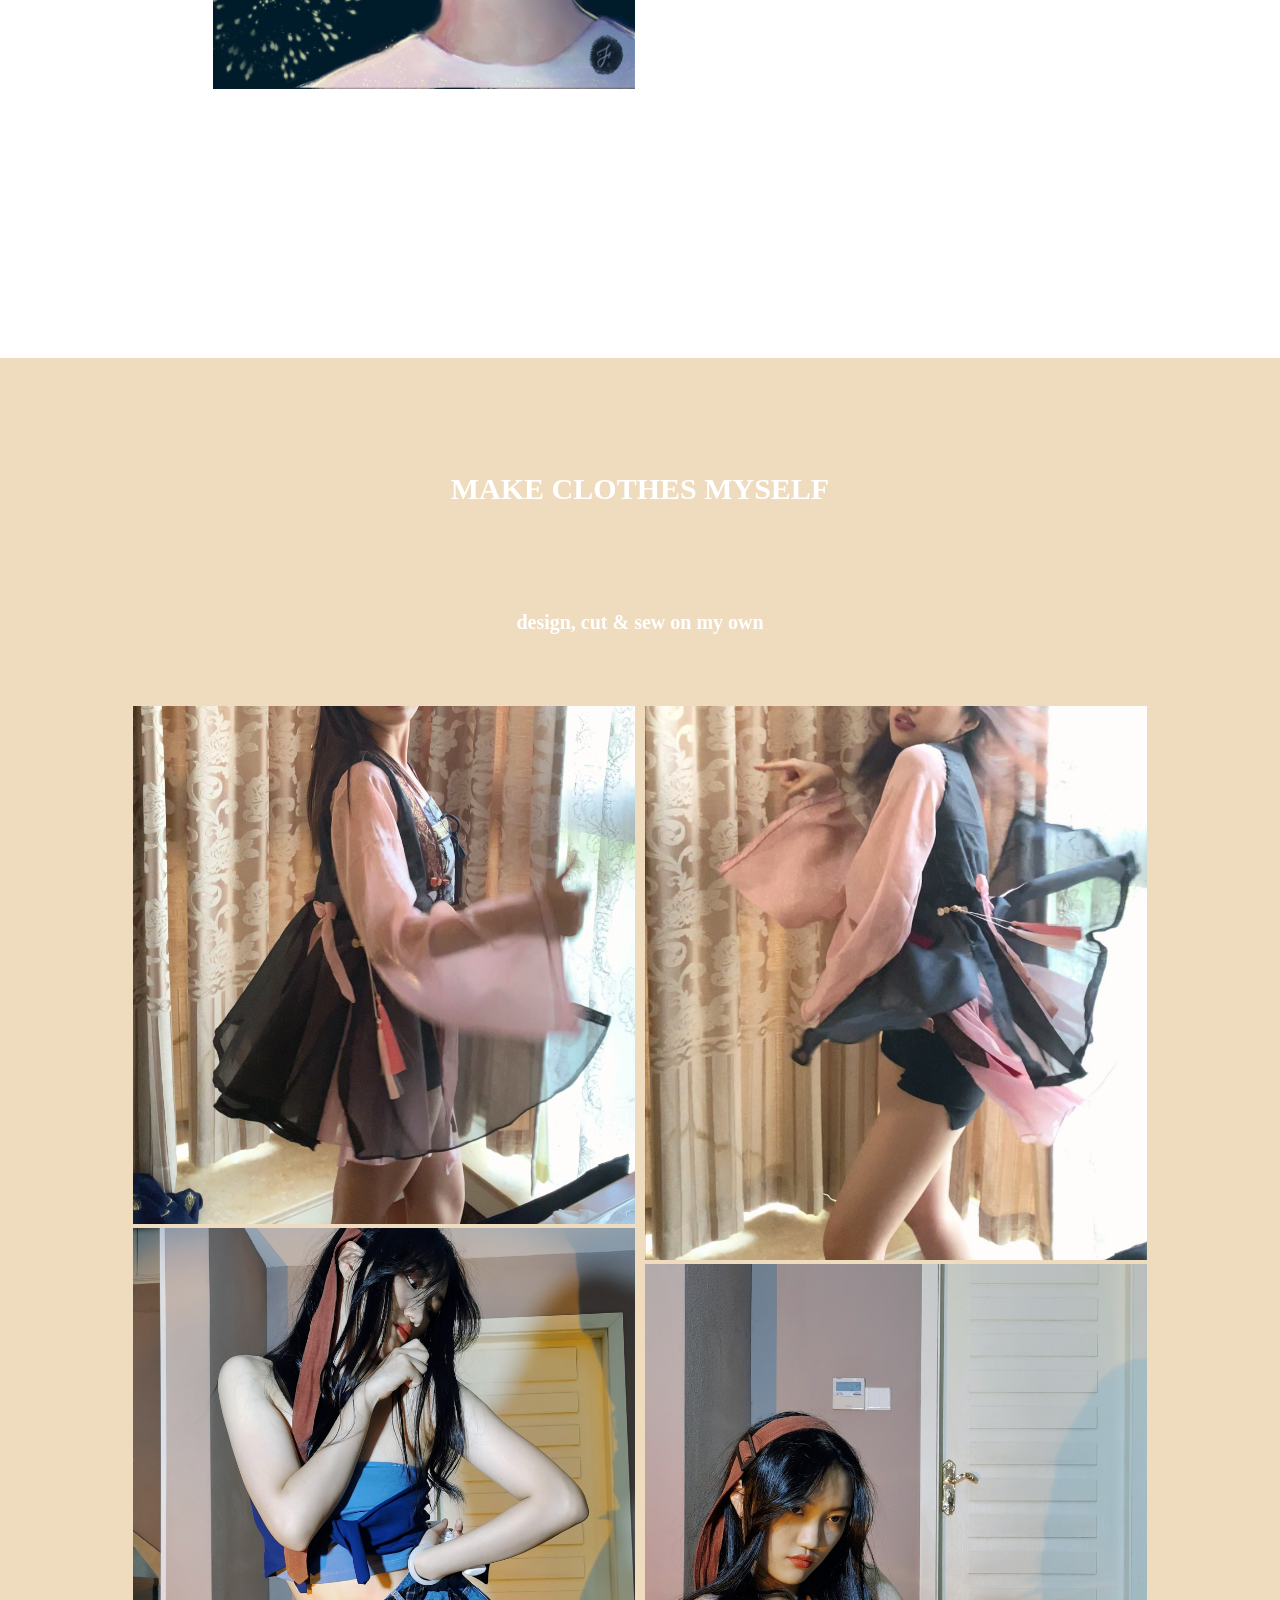
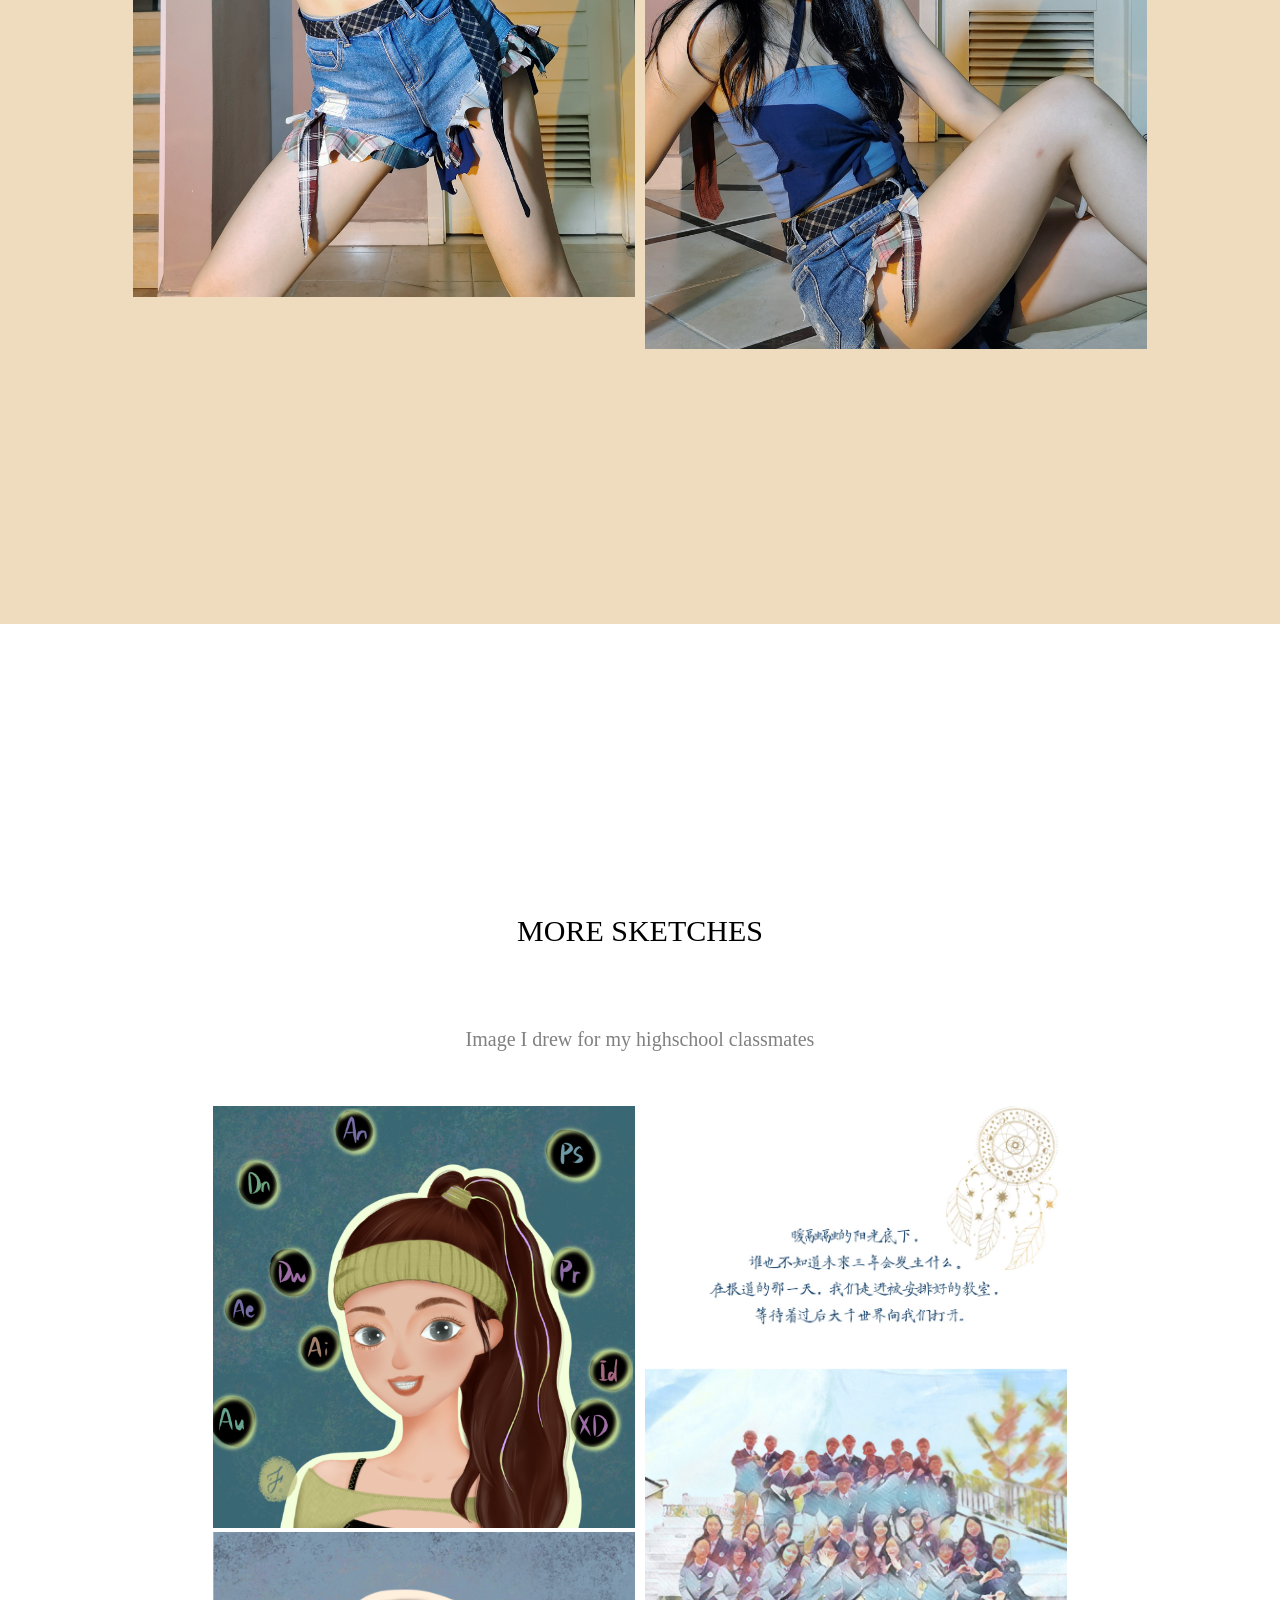
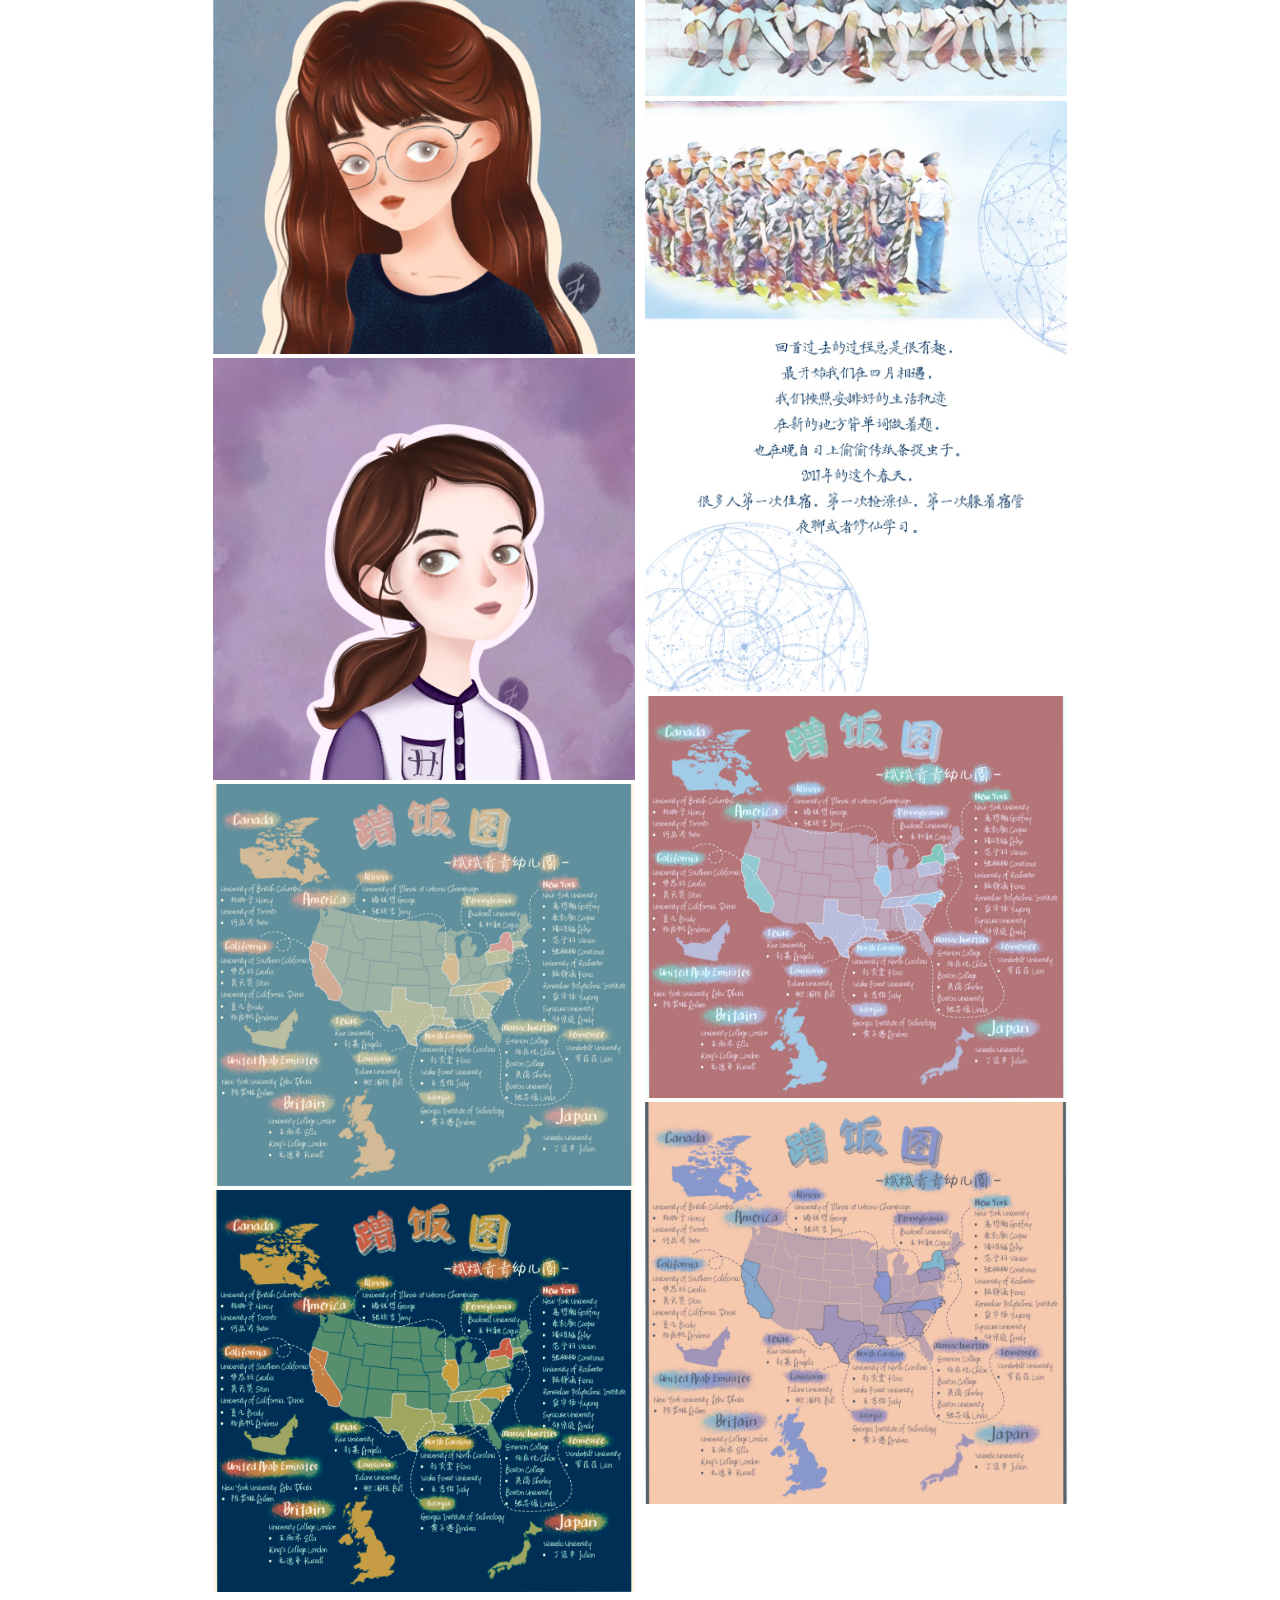
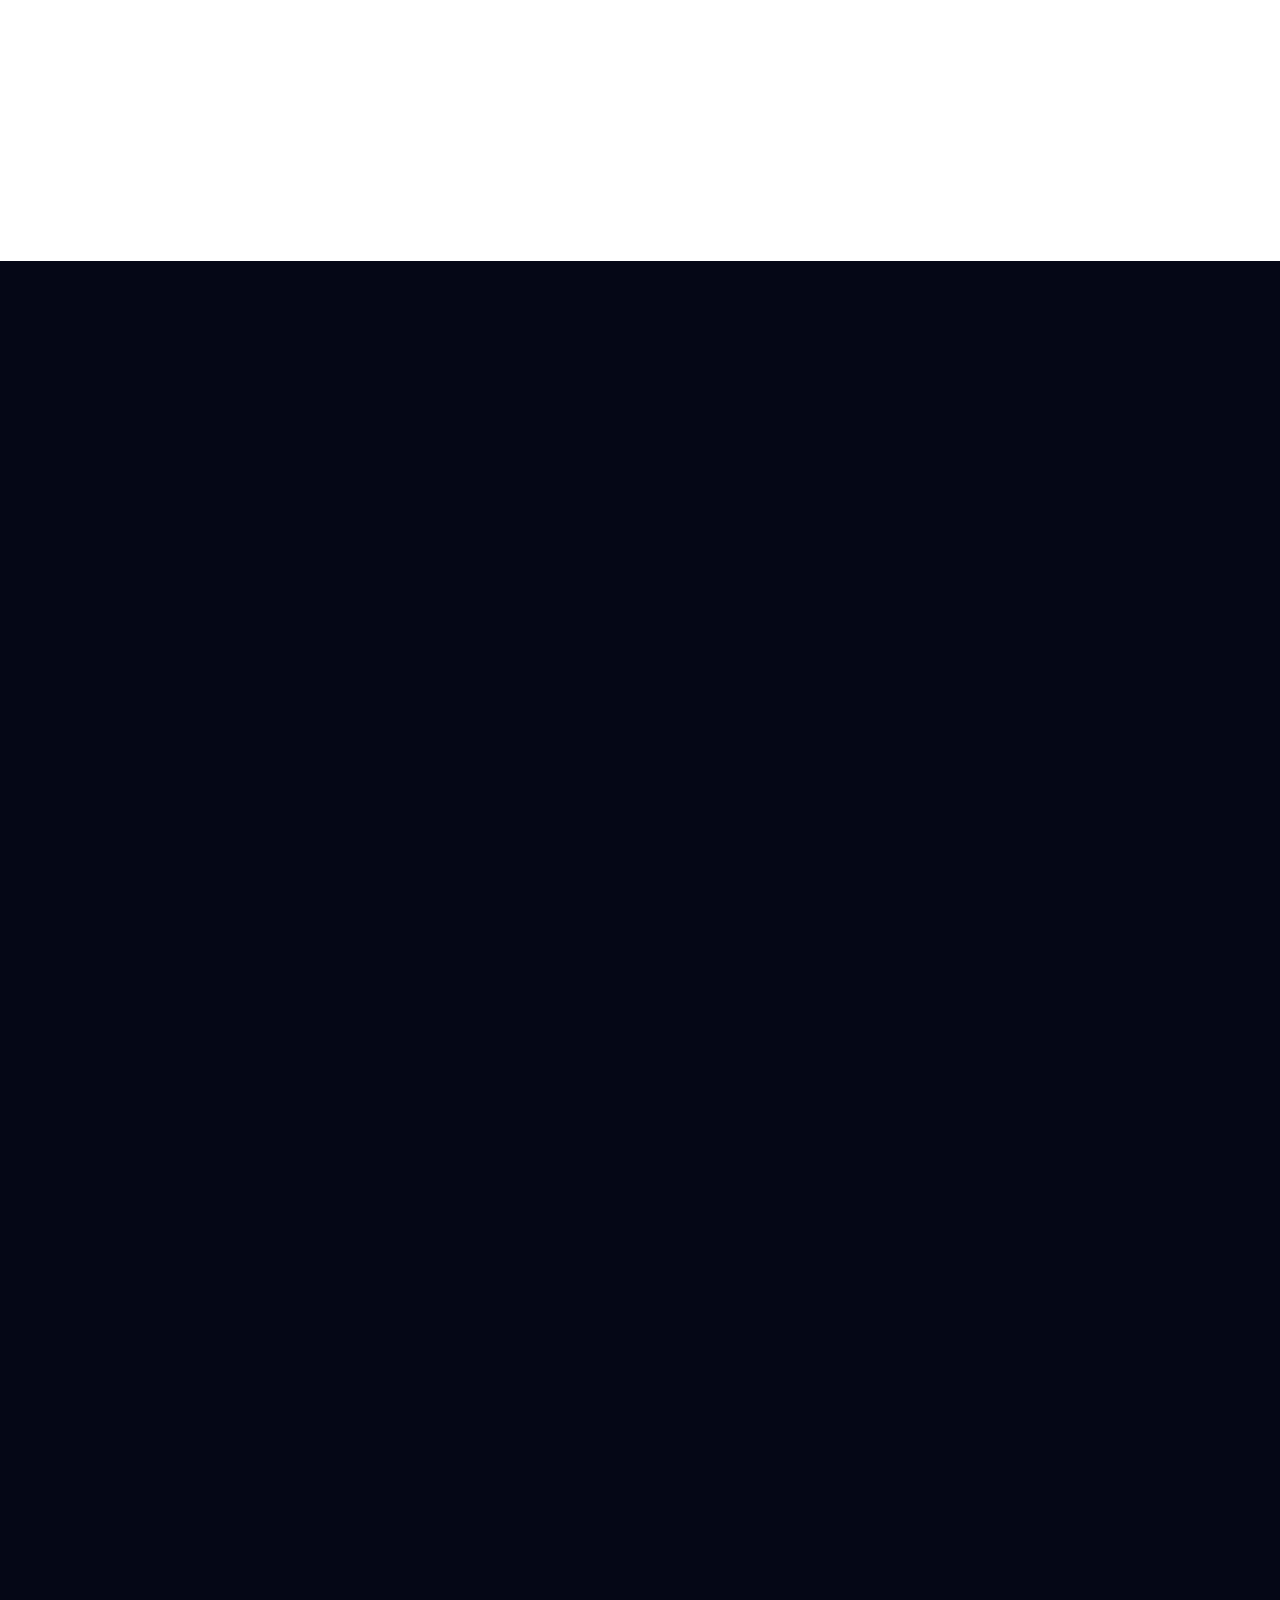
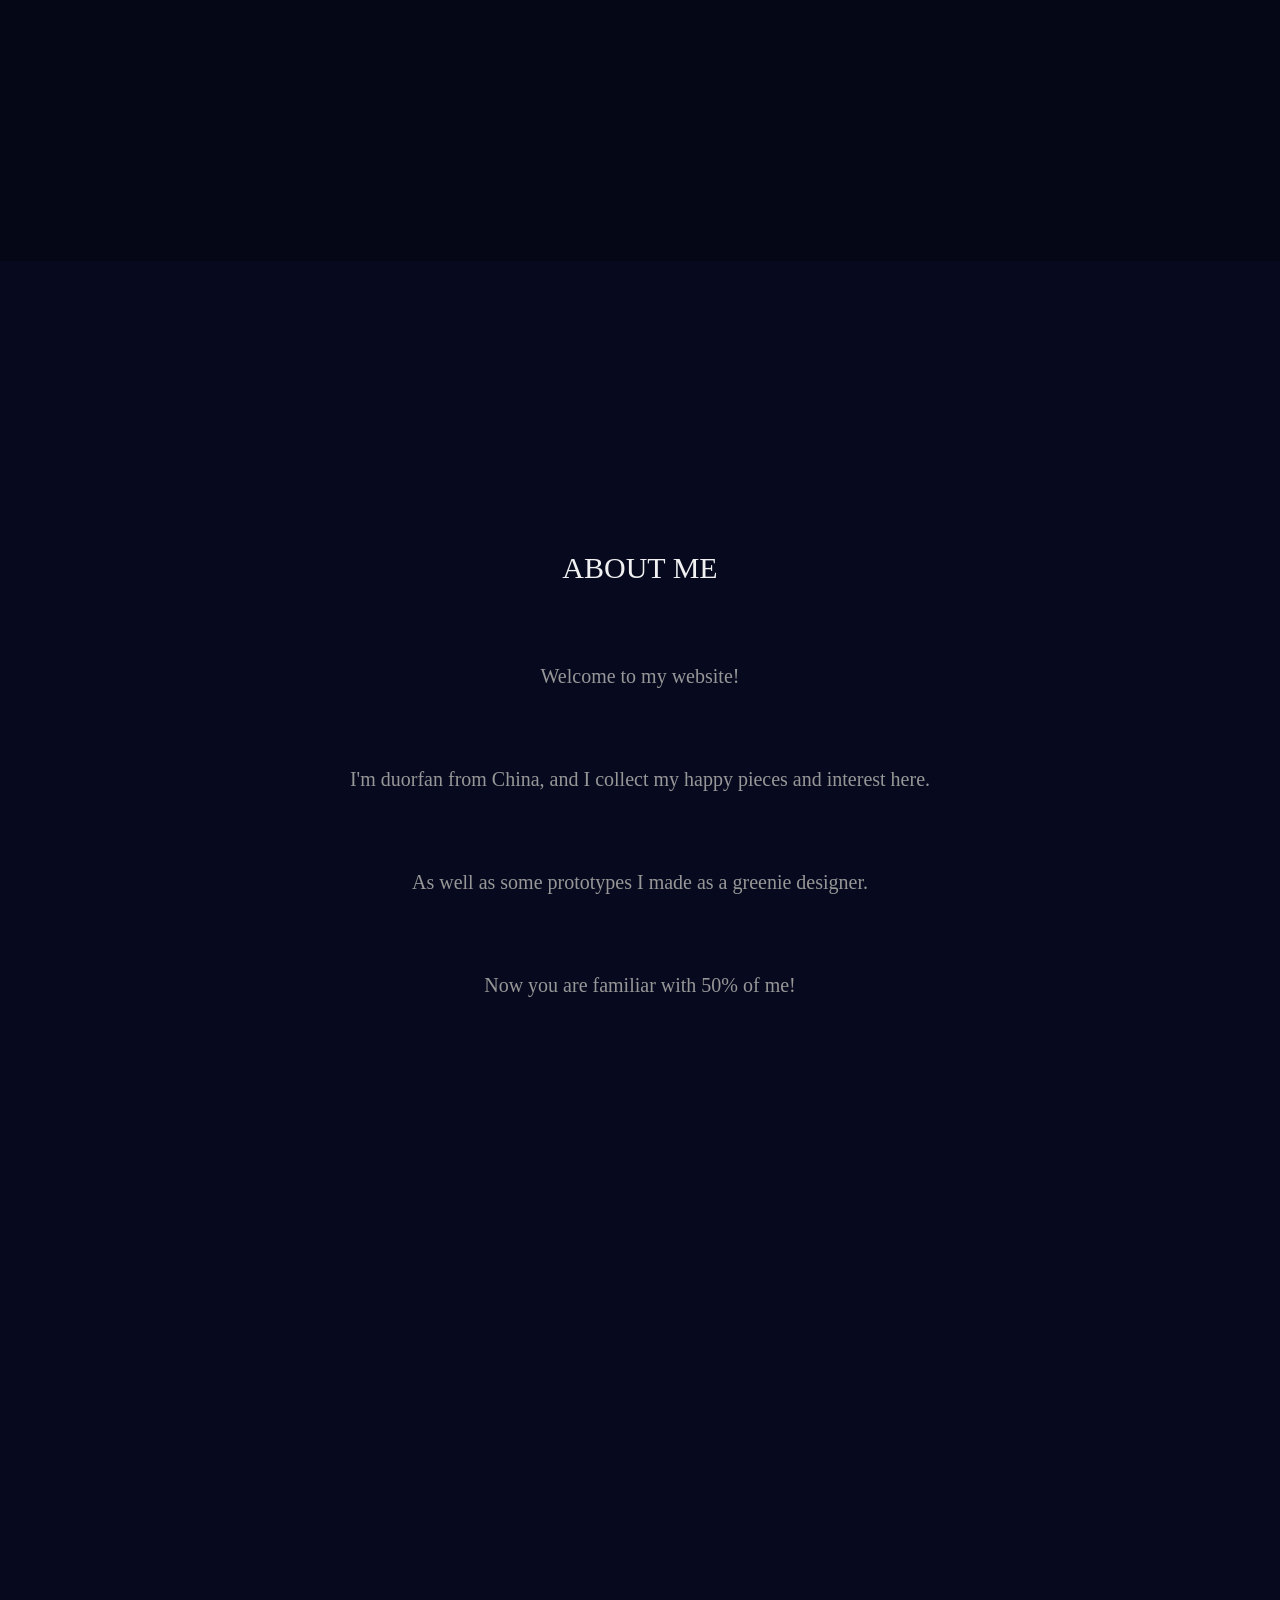
==== commit b7879495: "add listener" ====
--- a/portfolio web index.html
+++ b/portfolio web index.html
@@ -32,8 +32,9 @@
 <p>.</p> 
   <p>Scroll down to grab more happy pieces</p>
   <p>.</p>
+ 
   </div>
-
+  <button class="Event" id="clickme">click me~</button>
 </div>
 
 <div id="mySidenav" class="sidenav">
@@ -44,6 +45,7 @@
 
 <div class="hwk">
     <a class="subtitle">RECENT WORKS</a>
+    <button class="Event" id="clickme2">click me~</button>
         <img src="hwk5.jpg" style="width:100%">
         <img src="hwk3.jpg" style="width:100%">
         <img src="hwk1.jpg" style="width:100%">
@@ -56,6 +58,7 @@
 <div id="section1" class="vlogPage">
 
 <h2 class="subtitle">RECENT MOMENTS</h2>
+<button class="Event" id="clickme3">click me~</button>
 <h2 class="subtitle" style="font-size: 20px";>using Premiere & Jianying</h2>
 
 <div class="vlogs">
@@ -184,38 +187,7 @@
   <a class="whitegreytitle">WeChat: duorfan</a>
 </div>
 
-<script>
-
-
-var video = document.getElementById("myVideo");
-var btn = document.getElementById("myBtn");
-
-function myFunction() {
-  if (video.paused) {
-    video.play();
-    btn.innerHTML = "Pause";
-  } else {
-    video.pause();
-    btn.innerHTML = "Play";
-  }
-}
-
-
-var prevScrollpos = window.pageYOffset;
-window.onscroll = function() {
-var currentScrollPos = window.pageYOffset;
-  if (prevScrollpos > currentScrollPos) {
-    document.getElementById("navbar").style.top = "0";
-  } else {
-    document.getElementById("navbar").style.top = "-60px";
-  }
-  prevScrollpos = currentScrollPos;
-
-}
-
-
-
-</script>
+<script src ="portfolio web.js"></script>
 
 </body>
 </html>
--- a/portfolio web.css
+++ b/portfolio web.css
@@ -387,6 +387,15 @@
   padding:10px 10px; 
 }
 
+.Event{
+  width: 100px;
+  font-size: 15px;
+  padding: 10px;
+  border: none;
+  background-color: #91b8f3;
+
+}
+
 
 @media screen and (max-width: 600px) {
     .content {
